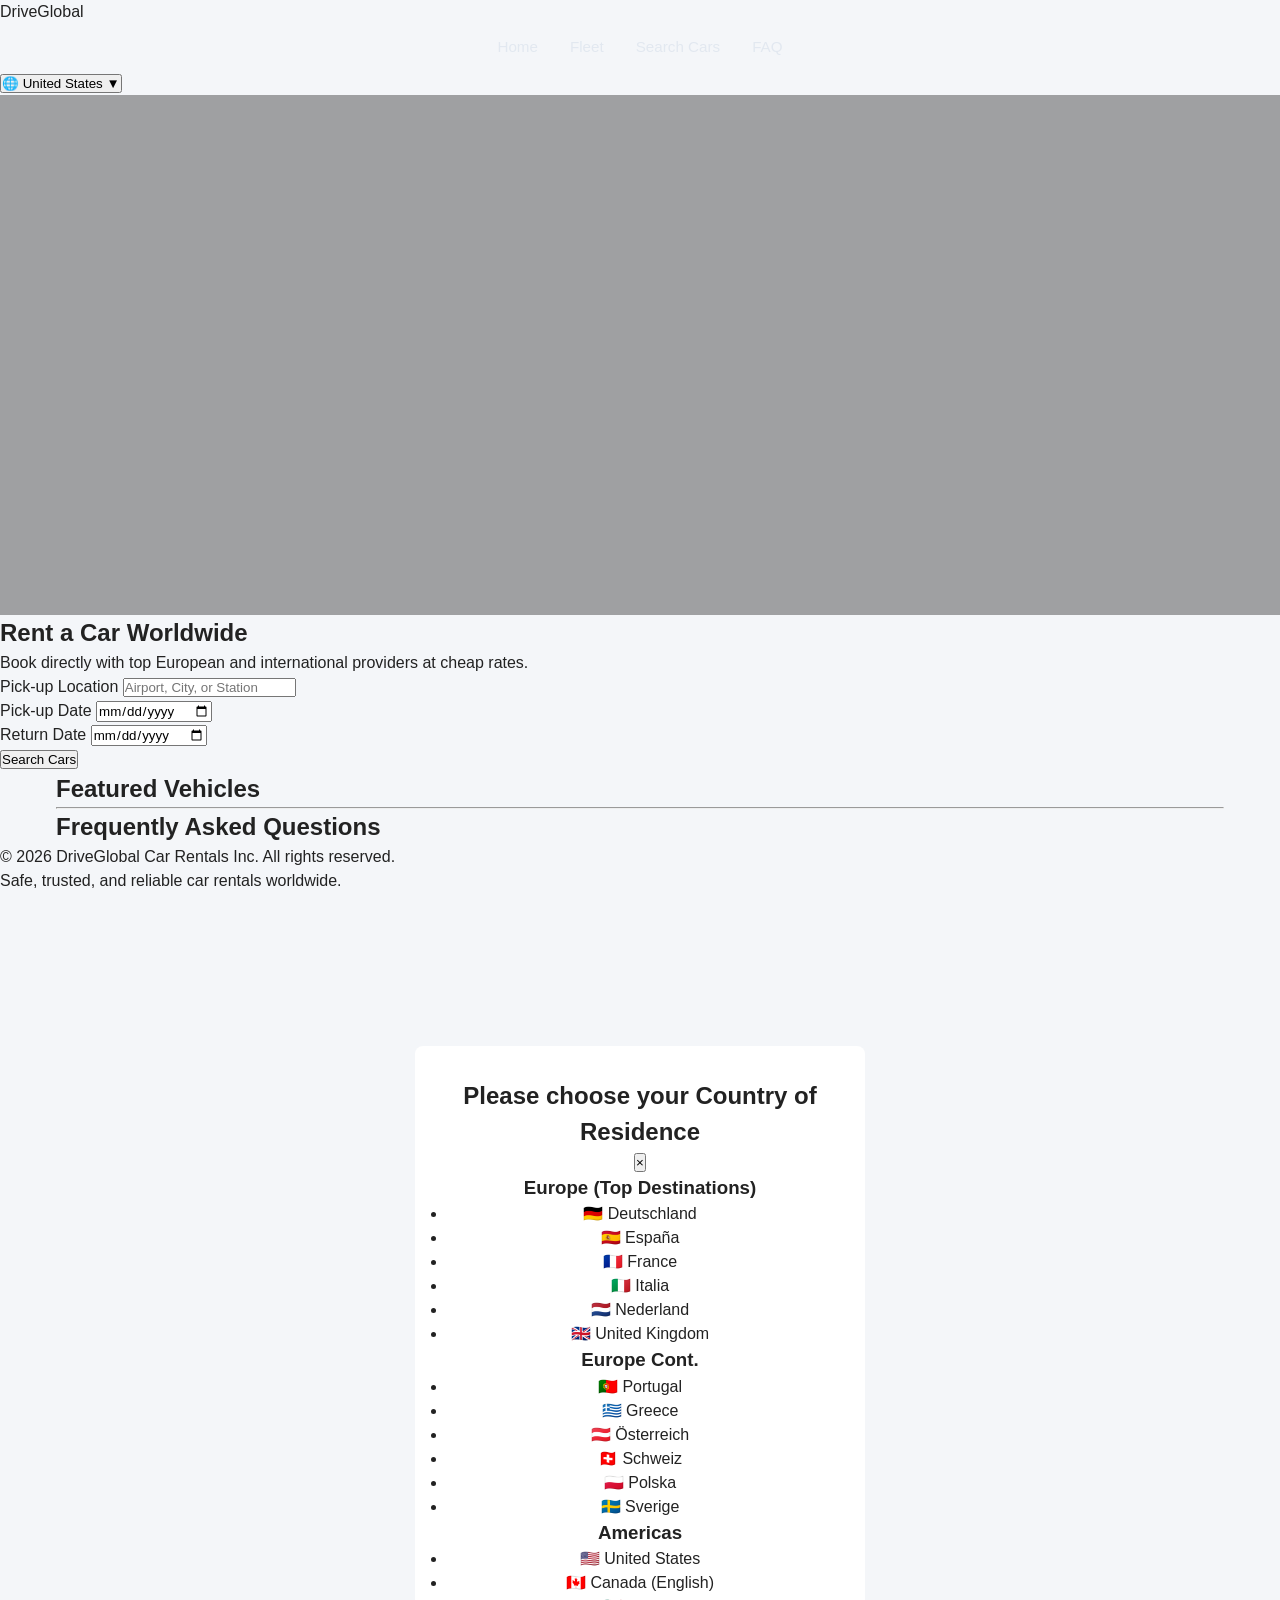
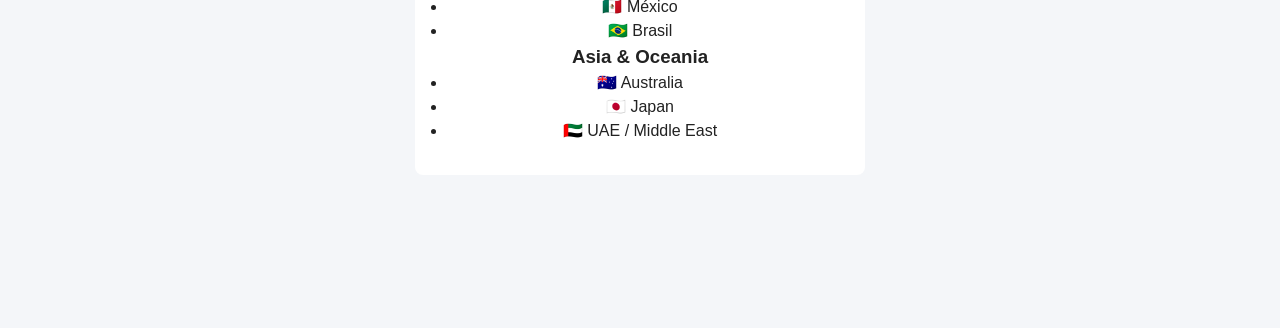
==== index.html @ 50e79413 "Update HTML structure and branding from EuropeXauto to DriveGlobal" ====
<!DOCTYPE html>
<html lang="en">
<head>
  <meta charset="UTF-8" />
  <meta name="viewport" content="width=device-width, initial-scale=1.0"/>
  <title>DriveGlobal | Worldwide Car Rentals</title>
  <link rel="stylesheet" href="style.css" />
</head>
<body>

  <!-- Top Navigation -->
  <header class="navbar">
    <div class="logo">Drive<span>Global</span></div>
    
    <nav class="nav-links">
      <a href="#home" id="navHome">Home</a>
      <a href="#fleet" id="navFleet">Fleet</a>
      <a href="#booking" id="navBooking">Search Cars</a>
      <a href="#faq" id="navFaq">FAQ</a>
    </nav>

    <!-- Custom Country / Language Selector Button -->
    <button class="country-selector-btn" id="countrySelectorBtn">
      <span id="currentFlag">🌐</span>
      <span id="currentCountry">United States</span>
      <span class="arrow">▼</span>
    </button>
  </header>

  <!-- Hero Section with 10-Second Background Slideshow -->
  <section class="hero" id="heroBanner">
    <div class="hero-overlay"></div>
    <div class="hero-content">
      <h1 id="heroTitle">Rent a Car Worldwide</h1>
      <p id="heroSubtitle">Book directly with top European and international providers at cheap rates.</p>

      <!-- Booking Search Widget -->
      <div class="search-widget">
        <div class="input-group">
          <label id="lblPickup">Pick-up Location</label>
          <input type="text" id="inputPickup" placeholder="Airport, City, or Station" />
        </div>
        <div class="input-group">
          <label id="lblPickupDate">Pick-up Date</label>
          <input type="date" />
        </div>
        <div class="input-group">
          <label id="lblReturnDate">Return Date</label>
          <input type="date" />
        </div>
        <button class="btn-search" id="btnSearch">Search Cars</button>
      </div>
    </div>
  </section>

  <!-- Main Container -->
  <main class="container">

    <!-- Car Fleet Section -->
    <section class="section" id="fleet">
      <h2 class="section-title" id="fleetHeading">Featured Vehicles</h2>
      <div class="car-grid" id="carGrid">
        <!-- Dynamic Cars Injected Here by JS -->
      </div>
    </section>

    <hr class="divider" />

    <!-- Dynamic FAQ Section -->
    <section class="section" id="faq">
      <h2 class="section-title" id="faqHeading">Frequently Asked Questions</h2>
      <div id="faqContainer" class="faq-container">
        <!-- Dynamic FAQs Injected Here by JS -->
      </div>
    </section>

  </main>

  <!-- Footer Section -->
  <footer>
    <div class="footer-content">
      <p>&copy; 2026 DriveGlobal Car Rentals Inc. All rights reserved.</p>
      <p id="footerTagline">Safe, trusted, and reliable car rentals worldwide.</p>
    </div>
  </footer>

  <!-- Mega-Menu Modal Dropdown (Matching Screenshot Style) -->
  <div class="modal-overlay" id="countryModal">
    <div class="modal-content">
      <div class="modal-header">
        <h2 id="modalTitle">Please choose your Country of Residence</h2>
        <button class="close-btn" id="closeModal">&times;</button>
      </div>

      <div class="region-grid">
        <!-- Europe Column 1 -->
        <div class="region-column">
          <h3>Europe (Top Destinations)</h3>
          <ul class="country-list">
            <li onclick="selectLocale('de')">🇩🇪 Deutschland</li>
            <li onclick="selectLocale('es')">🇪🇸 España</li>
            <li onclick="selectLocale('fr')">🇫🇷 France</li>
            <li onclick="selectLocale('it')">🇮🇹 Italia</li>
            <li onclick="selectLocale('nl')">🇳🇱 Nederland</li>
            <li onclick="selectLocale('uk')">🇬🇧 United Kingdom</li>
          </ul>
        </div>

        <!-- Europe Column 2 -->
        <div class="region-column">
          <h3>Europe Cont.</h3>
          <ul class="country-list">
            <li onclick="selectLocale('pt')">🇵🇹 Portugal</li>
            <li onclick="selectLocale('gr')">🇬🇷 Greece</li>
            <li onclick="selectLocale('at')">🇦🇹 Österreich</li>
            <li onclick="selectLocale('ch')">🇨🇭 Schweiz</li>
            <li onclick="selectLocale('pl')">🇵🇱 Polska</li>
            <li onclick="selectLocale('se')">🇸🇪 Sverige</li>
          </ul>
        </div>

        <!-- Americas Column -->
        <div class="region-column">
          <h3>Americas</h3>
          <ul class="country-list">
            <li onclick="selectLocale('us')">🇺🇸 United States</li>
            <li onclick="selectLocale('ca')">🇨🇦 Canada (English)</li>
            <li onclick="selectLocale('mx')">🇲🇽 México</li>
            <li onclick="selectLocale('br')">🇧🇷 Brasil</li>
          </ul>
        </div>

        <!-- Asia & Oceania Column -->
        <div class="region-column">
          <h3>Asia & Oceania</h3>
          <ul class="country-list">
            <li onclick="selectLocale('au')">🇦🇺 Australia</li>
            <li onclick="selectLocale('jp')">🇯🇵 Japan</li>
            <li onclick="selectLocale('ae')">🇦🇪 UAE / Middle East</li>
          </ul>
        </div>
      </div>
    </div>
  </div>

  <script src="script.js"></script>
</body>
</html>
---- style.css ----
* {
  box-sizing: border-box;
  margin: 0;
  padding: 0;
  font-family: 'Segoe UI', Arial, sans-serif;
}

body {
  background-color: #f4f6f9;
  color: #222;
  line-height: 1.5;
}

.container {
  max-width: 1200px;
  margin: 0 auto;
  padding: 0 1rem;
}

/* Page Loader */
.page-loader {
  position: fixed;
  inset: 0;
  background: rgba(13, 35, 58, 0.95);
  z-index: 9999;
  display: flex;
  flex-direction: column;
  justify-content: center;
  align-items: center;
  color: #fff;
}

.loader-spinner {
  width: 50px;
  height: 50px;
  border: 5px solid #3b82f6;
  border-top-color: transparent;
  border-radius: 50%;
  animation: spin 1s linear infinite;
  margin-bottom: 1rem;
}

/* Header & Nav */
.main-header {
  background-color: #ffffff;
  border-bottom: 1px solid #e5e7eb;
}

.header-container {
  max-width: 1200px;
  margin: 0 auto;
  padding: 1rem;
  display: flex;
  justify-content: space-between;
  align-items: center;
}

.brand-logo a {
  text-decoration: none;
  font-size: 1.8rem;
  font-weight: bold;
}

.logo-red { color: #d97706; }
.logo-black { color: #0d233a; }
.brand-sub { font-size: 0.9rem; color: #6b7280; font-weight: normal; }

.header-right {
  display: flex;
  align-items: center;
  gap: 1.5rem;
}

.country-dropdown {
  padding: 0.4rem 0.8rem;
  border-radius: 4px;
  border: 1px solid #ccc;
  font-size: 0.9rem;
  cursor: pointer;
}

.header-phone-box {
  background-color: #f8fafc;
  padding: 0.5rem 1rem;
  border: 1px solid #cbd5e1;
  border-radius: 4px;
}

.phone-label {
  font-size: 0.8rem;
  color: #475569;
  display: block;
}

.phone-number-no-call {
  font-weight: bold;
  color: #0d233a;
  pointer-events: none; /* Non callable */
  user-select: text;
}

.nav-bar {
  background-color: #0d233a;
}

.nav-links {
  list-style: none;
  display: flex;
  justify-content: center;
  gap: 2rem;
  padding: 0.75rem 0;
}

.nav-links a {
  color: #e2e8f0;
  text-decoration: none;
  font-size: 0.95rem;
  font-weight: 500;
}

.nav-links a:hover,
.nav-links a.active {
  color: #f59e0b;
}

/* Hero & Search Engine */
.hero-slideshow-section {
  position: relative;
  min-height: 520px;
  background-size: cover;
  background-position: center;
  transition: background-image 1s ease-in-out;
}

.hero-overlay {
  background: rgba(0, 0, 0, 0.35);
  min-height: 520px;
  padding: 2.5rem 1rem;
  display: flex;
  flex-direction: column;
  align-items: center;
}

.hero-title {
  color: #ffffff;
  font-size: 2rem;
  text-align: center;
  margin-bottom: 2rem;
  text-shadow: 1px 1px 4px rgba(0,0,0,0.7);
}

.search-engine-box {
  background-color: #0d233a;
  color: #ffffff;
  padding: 1.5rem;
  border-radius: 6px;
  width: 100%;
  max-width: 950px;
  box-shadow: 0 8px 20px rgba(0,0,0,0.3);
}

.search-engine-box h3 {
  font-size: 1.1rem;
  margin-bottom: 1rem;
  letter-spacing: 0.5px;
}

.search-form-grid {
  display: flex;
  flex-direction: column;
  gap: 1rem;
}

.form-field {
  display: flex;
  flex-direction: column;
  flex: 1;
}

.form-field label {
  font-size: 0.75rem;
  font-weight: bold;
  margin-bottom: 0.3rem;
  color: #cbd5e1;
}

.form-field input {
  padding: 0.65rem;
  border-radius: 4px;
  border: 1px solid #475569;
  font-size: 0.9rem;
}

.form-field-group {
  display: flex;
  gap: 1rem;
}

.autocomplete-container {
  position: relative;
}

.suggestions-list {
  position: absolute;
  top: 100%;
  left: 0;
  right: 0;
  background: #ffffff;
  color: #333;
  list-style: none;
  max-height: 180px;
  overflow-y: auto;
  z-index: 100;
  border-radius: 0 0 4px 4px;
}

.suggestions-list li {
  padding: 0.5rem 1rem;
  cursor: pointer;
  display: flex;
  justify-content: space-between;
}

.suggestions-list li:hover {
  background-color: #f1f5f9;
}

.badge {
  font-size: 0.75rem;
  background: #e2e8f0;
  padding: 0.2rem 0.5rem;
  border-radius: 10px;
}

.form-bottom-row {
  display: flex;
  justify-content: space-between;
  align-items: center;
  margin-top: 0.5rem;
}

.checkbox-label {
  font-size: 0.85rem;
  color: #e2e8f0;
}

.btn-find-car {
  background-color: #f59e0b;
  color: #0d233a;
  border: none;
  padding: 0.75rem 2rem;
  font-weight: bold;
  font-size: 1rem;
  border-radius: 4px;
  cursor: pointer;
}

.btn-find-car:hover {
  background-color: #d97706;
  color: #fff;
}

/* Partner Logos */
.partners-section {
  background-color: #ffffff;
  padding: 1.5rem 0;
  border-bottom: 1px solid #e5e7eb;
  text-align: center;
}

.partners-title {
  font-size: 0.85rem;
  font-weight: bold;
  color: #64748b;
  margin-bottom: 1rem;
}

.partner-logos-grid {
  display: flex;
  justify-content: center;
  align-items: center;
  flex-wrap: wrap;
  gap: 2rem;
}

.partner-logo {
  height: 28px;
  cursor: pointer;
  filter: grayscale(100%);
  opacity: 0.8;
  transition: all 0.2s;
}

.partner-logo:hover {
  filter: grayscale(0%);
  opacity: 1;
}

/* Reviews */
.reviews-section {
  padding: 2rem 0;
}

.reviews-grid {
  display: grid;
  grid-template-columns: repeat(auto-fit, minmax(240px, 1fr));
  gap: 1rem;
}

.review-card {
  background: #ffffff;
  padding: 1.2rem;
  border-radius: 6px;
  box-shadow: 0 2px 6px rgba(0,0,0,0.05);
}

.stars { color: #f59e0b; margin-bottom: 0.5rem; }
.review-text { font-size: 0.9rem; font-style: italic; color: #475569; }
.review-author { font-size: 0.8rem; font-weight: bold; margin-top: 0.5rem; color: #0d233a; }

/* Dynamic City Info Section */
.city-info-section {
  background: #ffffff;
  padding: 3rem 0;
}

.city-content-wrapper {
  display: flex;
  gap: 2rem;
  margin-bottom: 2rem;
}

.city-text-box { flex: 2; }
.city-text-box h2 { color: #0d233a; font-size: 1.6rem; margin-bottom: 1rem; }
.city-text-box p { color: #334155; margin-bottom: 0.8rem; text-align: justify; }

.city-image-box { flex: 1; }
.city-image-box img { width: 100%; border-radius: 6px; height: 260px; object-fit: cover; }

.pickup-guide-box {
  background-color: #f8fafc;
  padding: 1.5rem;
  border-radius: 6px;
  border-left: 4px solid #f59e0b;
}

.pickup-guide-box h3 { color: #0d233a; margin-bottom: 0.5rem; }
.pickup-guide-box h4 { color: #1e293b; margin-top: 1rem; margin-bottom: 0.3rem; }

/* Accordion FAQ */
.faq-section { padding: 3rem 0; }
.section-heading { text-align: center; color: #0d233a; margin-bottom: 2rem; font-size: 1.6rem; }

.accordion-container { max-width: 900px; margin: 0 auto; }
.accordion-item { background: #ffffff; margin-bottom: 0.5rem; border-radius: 4px; border: 1px solid #e2e8f0; }

.accordion-header {
  width: 100%;
  padding: 1rem;
  background: none;
  border: none;
  text-align: left;
  font-size: 1rem;
  font-weight: bold;
  color: #0d233a;
  cursor: pointer;
  display: flex;
  gap: 0.8rem;
  align-items: center;
}

.faq-icon {
  display: inline-block;
  width: 22px;
  height: 22px;
  background-color: #f59e0b;
  color: #fff;
  text-align: center;
  border-radius: 50%;
  line-height: 22px;
  font-weight: bold;
}

.accordion-content {
  max-height: 0;
  overflow: hidden;
  padding: 0 1rem;
  transition: max-height 0.3s ease, padding 0.3s ease;
  color: #475569;
  font-size: 0.95rem;
}

.accordion-item.active .accordion-content {
  max-height: 500px;
  padding: 1rem;
  border-top: 1px solid #f1f5f9;
}

/* Links & Footer */
.links-section { padding: 2rem 0; font-size: 0.9rem; }
.links-section h4 { color: #0d233a; margin-top: 1rem; margin-bottom: 0.3rem; }
.destinations-inline a, .breadcrumbs a { color: #2563eb; text-decoration: none; }

.newsletter-bar { background: #1e293b; color: #fff; padding: 1.5rem 0; }
.newsletter-content { display: flex; justify-content: space-between; align-items: center; }
.newsletter-form { display: flex; gap: 0.5rem; }
.newsletter-form input { padding: 0.5rem; border-radius: 4px; border: none; }
.newsletter-form button { background: #f59e0b; border: none; padding: 0.5rem 1rem; cursor: pointer; border-radius: 4px; font-weight: bold; }

.site-footer { background: #0d233a; color: #94a3b8; padding: 3rem 0 1rem; font-size: 0.85rem; }
.footer-grid { display: grid; grid-template-columns: repeat(auto-fit, minmax(180px, 1fr)); gap: 2rem; margin-bottom: 2rem; }
.footer-col h5 { color: #fff; margin-bottom: 1rem; font-size: 0.95rem; }
.footer-col ul { list-style: none; }
.footer-col li { margin-bottom: 0.5rem; }
.footer-col a { color: #94a3b8; text-decoration: none; }
.footer-bottom { text-align: center; border-top: 1px solid #1e293b; padding-top: 1rem; }

/* Modal */
.modal { display: none; position: fixed; inset: 0; background: rgba(0,0,0,0.6); z-index: 2000; }
.modal-content { background: #fff; max-width: 450px; margin: 12% auto; padding: 2rem; border-radius: 8px; position: relative; text-align: center; }
.close-modal { position: absolute; top: 10px; right: 15px; font-size: 1.8rem; cursor: pointer; color: #94a3b8; }
.spinner { width: 40px; height: 40px; border: 4px solid #f3f3f3; border-top-color: #f59e0b; border-radius: 50%; animation: spin 1s linear infinite; margin: 2rem auto; }
.phone-display-card { background: #f8fafc; border: 2px dashed #f59e0b; padding: 1rem; margin: 1rem 0; border-radius: 6px; }
.callable-phone-number { display: block; font-size: 1.4rem; font-weight: bold; color: #0d233a; text-decoration: none; margin-top: 0.4rem; }

@keyframes spin { 0% { transform: rotate(0deg); } 100% { transform: rotate(360deg); } }

/* Mobile & Tablet Responsive Media Queries */
@media (max-width: 900px) {
  .header-container { flex-direction: column; gap: 1rem; }
  .city-content-wrapper { flex-direction: column; }
  .form-field-group { flex-direction: column; gap: 1rem; }
  .form-bottom-row { flex-direction: column; gap: 1rem; align-items: stretch; }
  .newsletter-content { flex-direction: column; gap: 1rem; text-align: center; }
}

@media (max-width: 600px) {
  .nav-links { flex-wrap: wrap; gap: 1rem; }
  .hero-title { font-size: 1.4rem; }
  .partner-logo { height: 22px; }
}
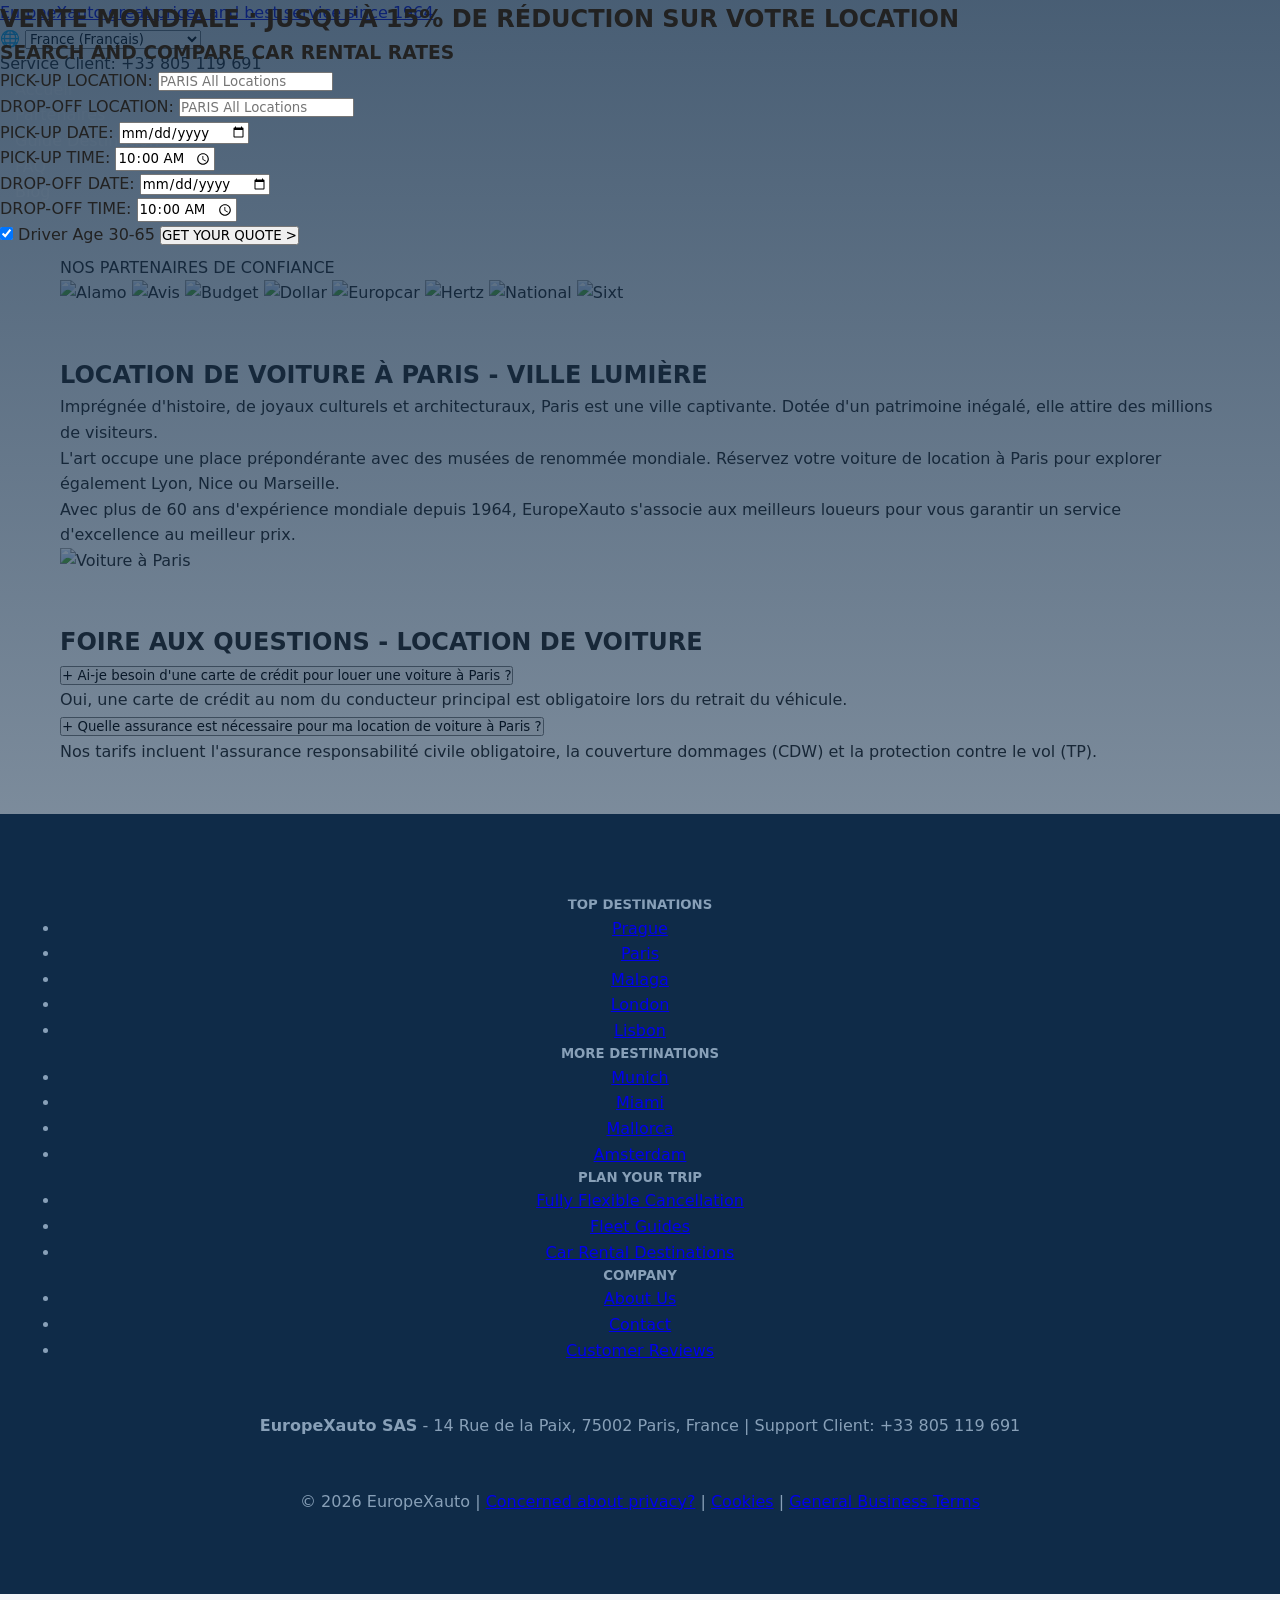
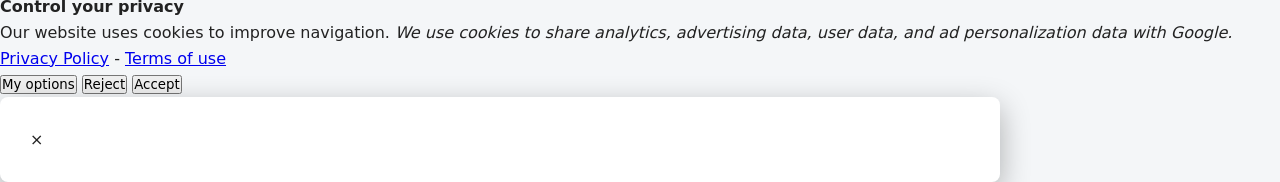
==== commit 3d81eaac: "Revamp index.html for EuropeXauto branding Updated the website to reflect the new branding and conte" ====
--- a/index.html
+++ b/index.html
@@ -1,143 +1,277 @@
 <!DOCTYPE html>
-<html lang="en">
+<html lang="fr">
 <head>
-  <meta charset="UTF-8" />
-  <meta name="viewport" content="width=device-width, initial-scale=1.0"/>
-  <title>DriveGlobal | Worldwide Car Rentals</title>
-  <link rel="stylesheet" href="style.css" />
+  <meta charset="UTF-8">
+  <meta name="viewport" content="width=device-width, initial-scale=1.0">
+  <title>EuropeXauto - Location de Voiture en France et en Europe</title>
+  <meta name="keywords" content="location voiture france, louer une voiture france, service client location voiture, auto europe téléphone">
+  <meta name="description" content="Réservez votre voiture de location avec EuropeXauto en France et dans toute l'Europe.">
+  <link rel="stylesheet" href="style.css">
 </head>
 <body>
 
-  <!-- Top Navigation -->
-  <header class="navbar">
-    <div class="logo">Drive<span>Global</span></div>
-    
-    <nav class="nav-links">
-      <a href="#home" id="navHome">Home</a>
-      <a href="#fleet" id="navFleet">Fleet</a>
-      <a href="#booking" id="navBooking">Search Cars</a>
-      <a href="#faq" id="navFaq">FAQ</a>
+  <!-- Loading Overlay for Page Transition -->
+  <div id="country-loader" class="page-loader" style="display: none;">
+    <div class="loader-spinner"></div>
+    <p id="loader-text">Chargement des données...</p>
+  </div>
+
+  <!-- Header Section -->
+  <header class="main-header">
+    <div class="header-container">
+      <div class="brand-logo">
+        <a href="index.html" class="logo-link">
+          <span class="brand-title">EuropeXauto</span>
+          <span class="brand-subtext">great prices and best service since 1964</span>
+        </a>
+      </div>
+
+      <div class="header-right">
+        <!-- Country Selector -->
+        <div class="country-selector-wrapper">
+          <label for="country-select">🌐</label>
+          <select id="country-select" class="country-dropdown">
+            <option value="FR" selected> France (Français)</option>
+            <option value="DE"> Deutschland (Deutsch)</option>
+            <option value="ES"> España (Español)</option>
+            <option value="IT"> Italia (Italiano)</option>
+          </select>
+        </div>
+
+        <!-- Non-callable Header Phone -->
+        <div class="header-phone-box">
+          <span class="phone-label" id="txt-support-label">Service Client:</span>
+          <span class="phone-number-no-call">+33 805 119 691</span>
+        </div>
+      </div>
+    </div>
+
+    <!-- Navigation Menu -->
+    <nav class="nav-bar">
+      <ul class="nav-links">
+        <li><a href="index.html" class="active" id="nav-home">Accueil</a></li>
+        <li><a href="#partners" id="nav-partners">Partenaires</a></li>
+        <li><a href="#city-info" id="nav-guide">Guide Destination</a></li>
+        <li><a href="#faq-section" id="nav-faq">FAQ</a></li>
+        <li><a href="blog.html" id="nav-blog">Blog</a></li>
+      </ul>
     </nav>
-
-    <!-- Custom Country / Language Selector Button -->
-    <button class="country-selector-btn" id="countrySelectorBtn">
-      <span id="currentFlag">🌐</span>
-      <span id="currentCountry">United States</span>
-      <span class="arrow">▼</span>
-    </button>
   </header>
 
-  <!-- Hero Section with 10-Second Background Slideshow -->
-  <section class="hero" id="heroBanner">
-    <div class="hero-overlay"></div>
-    <div class="hero-content">
-      <h1 id="heroTitle">Rent a Car Worldwide</h1>
-      <p id="heroSubtitle">Book directly with top European and international providers at cheap rates.</p>
-
-      <!-- Booking Search Widget -->
-      <div class="search-widget">
-        <div class="input-group">
-          <label id="lblPickup">Pick-up Location</label>
-          <input type="text" id="inputPickup" placeholder="Airport, City, or Station" />
-        </div>
-        <div class="input-group">
-          <label id="lblPickupDate">Pick-up Date</label>
-          <input type="date" />
-        </div>
-        <div class="input-group">
-          <label id="lblReturnDate">Return Date</label>
-          <input type="date" />
-        </div>
-        <button class="btn-search" id="btnSearch">Search Cars</button>
-      </div>
-    </div>
-  </section>
-
-  <!-- Main Container -->
-  <main class="container">
-
-    <!-- Car Fleet Section -->
-    <section class="section" id="fleet">
-      <h2 class="section-title" id="fleetHeading">Featured Vehicles</h2>
-      <div class="car-grid" id="carGrid">
-        <!-- Dynamic Cars Injected Here by JS -->
-      </div>
-    </section>
-
-    <hr class="divider" />
-
-    <!-- Dynamic FAQ Section -->
-    <section class="section" id="faq">
-      <h2 class="section-title" id="faqHeading">Frequently Asked Questions</h2>
-      <div id="faqContainer" class="faq-container">
-        <!-- Dynamic FAQs Injected Here by JS -->
-      </div>
-    </section>
-
-  </main>
-
-  <!-- Footer Section -->
-  <footer>
-    <div class="footer-content">
-      <p>&copy; 2026 DriveGlobal Car Rentals Inc. All rights reserved.</p>
-      <p id="footerTagline">Safe, trusted, and reliable car rentals worldwide.</p>
+  <!-- Hero Section with Background Slideshow -->
+  <section class="hero-slideshow-section" id="hero-slider">
+    <div class="hero-overlay">
+      <h1 id="hero-title" class="hero-title">VENTE MONDIALE : JUSQU'À 15% DE RÉDUCTION SUR VOTRE LOCATION</h1>
+      
+      <!-- Compact Search Engine Box -->
+      <div class="search-engine-box">
+        <h3 id="search-box-heading">SEARCH AND COMPARE CAR RENTAL RATES</h3>
+        
+        <form id="rental-search-form" class="compact-search-form">
+          <div class="form-row-top">
+            <div class="form-field autocomplete-container">
+              <label id="lbl-pickup-loc">PICK-UP LOCATION:</label>
+              <input type="text" id="pickup-location" placeholder="PARIS All Locations" required autocomplete="off">
+              <ul id="suggestions-list" class="suggestions-list"></ul>
+            </div>
+
+            <div class="form-field">
+              <label id="lbl-dropoff-loc">DROP-OFF LOCATION:</label>
+              <input type="text" id="dropoff-location" placeholder="PARIS All Locations" autocomplete="off">
+            </div>
+          </div>
+
+          <div class="form-row-middle">
+            <div class="form-field-group">
+              <div class="form-field">
+                <label id="lbl-pickup-date">PICK-UP DATE:</label>
+                <input type="date" id="pickup-date" required>
+              </div>
+              <div class="form-field">
+                <label id="lbl-pickup-time">PICK-UP TIME:</label>
+                <input type="time" id="pickup-time" value="10:00">
+              </div>
+            </div>
+
+            <div class="form-field-group">
+              <div class="form-field">
+                <label id="lbl-drop-date">DROP-OFF DATE:</label>
+                <input type="date" id="return-date" required>
+              </div>
+              <div class="form-field">
+                <label id="lbl-drop-time">DROP-OFF TIME:</label>
+                <input type="time" id="return-time" value="10:00">
+              </div>
+            </div>
+          </div>
+
+          <div class="form-row-bottom">
+            <label class="checkbox-label">
+              <input type="checkbox" id="driver-age" checked> <span id="txt-driver-age">Driver Age 30-65</span>
+            </label>
+            <button type="submit" id="btn-submit-search" class="btn-find-car">GET YOUR QUOTE &gt;</button>
+          </div>
+        </form>
+      </div>
+    </div>
+  </section>
+
+  <!-- Partner Companies Bar -->
+  <section id="partners" class="partners-section">
+    <div class="container">
+      <p class="partners-title" id="txt-partners-title">NOS PARTENAIRES DE CONFIANCE</p>
+      <div class="partner-logos-grid">
+        <img src="https://upload.wikimedia.org/wikipedia/commons/2/23/Alamo_Rent_A_Car_logo.svg" alt="Alamo" class="partner-logo">
+        <img src="https://upload.wikimedia.org/wikipedia/commons/2/2b/Avis_logo.svg" alt="Avis" class="partner-logo">
+        <img src="https://upload.wikimedia.org/wikipedia/commons/a/ae/Budget_Rent_a_Car_logo.svg" alt="Budget" class="partner-logo">
+        <img src="https://upload.wikimedia.org/wikipedia/commons/7/74/Dollar_Rent_A_Car_logo.svg" alt="Dollar" class="partner-logo">
+        <img src="https://upload.wikimedia.org/wikipedia/commons/e/eb/Europcar_logo.svg" alt="Europcar" class="partner-logo">
+        <img src="https://upload.wikimedia.org/wikipedia/commons/0/0a/Hertz_Car_Rental_logo.svg" alt="Hertz" class="partner-logo">
+        <img src="https://upload.wikimedia.org/wikipedia/commons/f/f6/National_Car_Rental_logo.svg" alt="National" class="partner-logo">
+        <img src="https://upload.wikimedia.org/wikipedia/commons/f/f0/Sixt_logo.svg" alt="Sixt" class="partner-logo">
+      </div>
+    </div>
+  </section>
+
+  <!-- Customer Reviews Section -->
+  <section class="reviews-section">
+    <div class="container">
+      <div id="reviews-grid" class="reviews-grid">
+        <!-- Reviews generated dynamically via script.js -->
+      </div>
+    </div>
+  </section>
+
+  <!-- Dynamic Destination Guide Section -->
+  <section id="city-info" class="city-info-section">
+    <div class="container">
+      <div class="city-content-wrapper">
+        <div class="city-text-box">
+          <h2 id="city-main-title">LOCATION DE VOITURE À PARIS - VILLE LUMIÈRE</h2>
+          <p id="city-p1">Imprégnée d'histoire, de joyaux culturels et architecturaux, Paris est une ville captivante. Dotée d'un patrimoine inégalé, elle attire des millions de visiteurs.</p>
+          <p id="city-p2">L'art occupe une place prépondérante avec des musées de renommée mondiale. Réservez votre voiture de location à Paris pour explorer également Lyon, Nice ou Marseille.</p>
+          <p id="city-p3">Avec plus de 60 ans d'expérience mondiale depuis 1964, EuropeXauto s'associe aux meilleurs loueurs pour vous garantir un service d'excellence au meilleur prix.</p>
+        </div>
+        <div class="city-image-box">
+          <img src="https://images.unsplash.com/photo-1502602898657-3e91760cbb34?auto=format&fit=crop&w=600&q=80" id="city-side-img" alt="Voiture à Paris">
+        </div>
+      </div>
+    </div>
+  </section>
+
+  <!-- Interactive Accordion FAQ Section -->
+  <section id="faq-section" class="faq-section">
+    <div class="container">
+      <h2 id="faq-main-title" class="section-heading">FOIRE AUX QUESTIONS - LOCATION DE VOITURE</h2>
+      
+      <div class="accordion-container">
+        <div class="accordion-item">
+          <button class="accordion-header">
+            <span class="faq-icon">+</span>
+            <span class="faq-q-text">Ai-je besoin d'une carte de crédit pour louer une voiture à Paris ?</span>
+          </button>
+          <div class="accordion-content">
+            <p>Oui, une carte de crédit au nom du conducteur principal est obligatoire lors du retrait du véhicule.</p>
+          </div>
+        </div>
+
+        <div class="accordion-item">
+          <button class="accordion-header">
+            <span class="faq-icon">+</span>
+            <span class="faq-q-text">Quelle assurance est nécessaire pour ma location de voiture à Paris ?</span>
+          </button>
+          <div class="accordion-content">
+            <p>Nos tarifs incluent l'assurance responsabilité civile obligatoire, la couverture dommages (CDW) et la protection contre le vol (TP).</p>
+          </div>
+        </div>
+      </div>
+    </div>
+  </section>
+
+  <!-- Comprehensive Footer -->
+  <footer class="site-footer">
+    <div class="container footer-grid">
+      <div class="footer-col">
+        <h5>TOP DESTINATIONS</h5>
+        <ul>
+          <li><a href="#">Prague</a></li>
+          <li><a href="#">Paris</a></li>
+          <li><a href="#">Malaga</a></li>
+          <li><a href="#">London</a></li>
+          <li><a href="#">Lisbon</a></li>
+        </ul>
+      </div>
+
+      <div class="footer-col">
+        <h5>MORE DESTINATIONS</h5>
+        <ul>
+          <li><a href="#">Munich</a></li>
+          <li><a href="#">Miami</a></li>
+          <li><a href="#">Mallorca</a></li>
+          <li><a href="#">Amsterdam</a></li>
+        </ul>
+      </div>
+
+      <div class="footer-col">
+        <h5>PLAN YOUR TRIP</h5>
+        <ul>
+          <li><a href="#">Fully Flexible Cancellation</a></li>
+          <li><a href="#">Fleet Guides</a></li>
+          <li><a href="#">Car Rental Destinations</a></li>
+        </ul>
+      </div>
+
+      <div class="footer-col">
+        <h5>COMPANY</h5>
+        <ul>
+          <li><a href="#">About Us</a></li>
+          <li><a href="#">Contact</a></li>
+          <li><a href="#">Customer Reviews</a></li>
+        </ul>
+      </div>
+    </div>
+
+    <!-- Company Address and Legal Line -->
+    <div class="footer-address-bar">
+      <p><strong>EuropeXauto SAS</strong> - 14 Rue de la Paix, 75002 Paris, France | Support Client: +33 805 119 691</p>
+    </div>
+
+    <div class="footer-bottom">
+      <div class="container footer-bottom-flex">
+        <p>&copy; 2026 EuropeXauto | <a href="#">Concerned about privacy?</a> | <a href="#cookie-banner" onclick="showCookieBanner()">Cookies</a> | <a href="terms.html" onclick="loadTermsPage(event)">General Business Terms</a></p>
+      </div>
     </div>
   </footer>
 
-  <!-- Mega-Menu Modal Dropdown (Matching Screenshot Style) -->
-  <div class="modal-overlay" id="countryModal">
+  <!-- Cookies Consent Banner -->
+  <div id="cookie-banner" class="cookie-banner">
+    <div class="cookie-content">
+      <div class="cookie-text">
+        <h4>Control your privacy</h4>
+        <p>Our website uses cookies to improve navigation. <em>We use cookies to share analytics, advertising data, user data, and ad personalization data with Google.</em> <a href="#">Privacy Policy</a> - <a href="#">Terms of use</a></p>
+      </div>
+      <div class="cookie-actions">
+        <button class="cookie-link-btn" onclick="hideCookieBanner()">My options</button>
+        <button class="cookie-btn btn-reject" onclick="hideCookieBanner()">Reject</button>
+        <button class="cookie-btn btn-accept" onclick="hideCookieBanner()">Accept</button>
+      </div>
+    </div>
+  </div>
+
+  <!-- Phone Number Pop-up Modal -->
+  <div id="phone-modal" class="modal">
     <div class="modal-content">
-      <div class="modal-header">
-        <h2 id="modalTitle">Please choose your Country of Residence</h2>
-        <button class="close-btn" id="closeModal">&times;</button>
-      </div>
-
-      <div class="region-grid">
-        <!-- Europe Column 1 -->
-        <div class="region-column">
-          <h3>Europe (Top Destinations)</h3>
-          <ul class="country-list">
-            <li onclick="selectLocale('de')">🇩🇪 Deutschland</li>
-            <li onclick="selectLocale('es')">🇪🇸 España</li>
-            <li onclick="selectLocale('fr')">🇫🇷 France</li>
-            <li onclick="selectLocale('it')">🇮🇹 Italia</li>
-            <li onclick="selectLocale('nl')">🇳🇱 Nederland</li>
-            <li onclick="selectLocale('uk')">🇬🇧 United Kingdom</li>
-          </ul>
-        </div>
-
-        <!-- Europe Column 2 -->
-        <div class="region-column">
-          <h3>Europe Cont.</h3>
-          <ul class="country-list">
-            <li onclick="selectLocale('pt')">🇵🇹 Portugal</li>
-            <li onclick="selectLocale('gr')">🇬🇷 Greece</li>
-            <li onclick="selectLocale('at')">🇦🇹 Österreich</li>
-            <li onclick="selectLocale('ch')">🇨🇭 Schweiz</li>
-            <li onclick="selectLocale('pl')">🇵🇱 Polska</li>
-            <li onclick="selectLocale('se')">🇸🇪 Sverige</li>
-          </ul>
-        </div>
-
-        <!-- Americas Column -->
-        <div class="region-column">
-          <h3>Americas</h3>
-          <ul class="country-list">
-            <li onclick="selectLocale('us')">🇺🇸 United States</li>
-            <li onclick="selectLocale('ca')">🇨🇦 Canada (English)</li>
-            <li onclick="selectLocale('mx')">🇲🇽 México</li>
-            <li onclick="selectLocale('br')">🇧🇷 Brasil</li>
-          </ul>
-        </div>
-
-        <!-- Asia & Oceania Column -->
-        <div class="region-column">
-          <h3>Asia & Oceania</h3>
-          <ul class="country-list">
-            <li onclick="selectLocale('au')">🇦🇺 Australia</li>
-            <li onclick="selectLocale('jp')">🇯🇵 Japan</li>
-            <li onclick="selectLocale('ae')">🇦🇪 UAE / Middle East</li>
-          </ul>
+      <span class="close-modal">&times;</span>
+      <div class="modal-body">
+        <div id="modal-spinner" class="spinner"></div>
+        <div id="modal-phone-details" style="display: none;">
+          <h3>Assistance & Réservation Téléphonique</h3>
+          <p>Appelez gratuitement notre centre d'appel pour valider votre réservation immédiate :</p>
+          <div class="phone-display-card">
+            <span>Service Client Téléphonique :</span>
+            <a href="tel:+33805119691" class="callable-phone-number">+33 805 119 691</a>
+          </div>
+          <p class="small-text">Nos experts EuropeXauto sont disponibles 24/7 pour vous accompagner.</p>
         </div>
       </div>
     </div>
--- a/style.css
+++ b/style.css
@@ -1,441 +1,349 @@
+:root {
+  --primary: #f9ba13;
+  --primary-hover: #e0a50d;
+  --dark-blue: #0f2b48;
+  --light-blue: #0076ce;
+  --light-gray: #f4f6f8;
+  --card-bg: #ffffff;
+  --text-dark: #222222;
+  --text-muted: #666666;
+  --border-color: #dddddd;
+}
+
 * {
   box-sizing: border-box;
   margin: 0;
   padding: 0;
-  font-family: 'Segoe UI', Arial, sans-serif;
+  font-family: 'Segoe UI', system-ui, -apple-system, sans-serif;
 }
 
 body {
-  background-color: #f4f6f9;
-  color: #222;
-  line-height: 1.5;
-}
-
+  background-color: var(--light-gray);
+  color: var(--text-dark);
+  line-height: 1.6;
+}
+
+/* Header & Navbar */
+.navbar {
+  background-color: var(--dark-blue);
+  color: #ffffff;
+  padding: 15px 5%;
+  display: flex;
+  justify-content: space-between;
+  align-items: center;
+  position: sticky;
+  top: 0;
+  z-index: 100;
+  box-shadow: 0 2px 10px rgba(0, 0, 0, 0.2);
+}
+
+.logo {
+  font-size: 1.6rem;
+  font-weight: 800;
+  letter-spacing: 0.5px;
+}
+
+.logo span {
+  color: var(--primary);
+}
+
+.nav-links a {
+  color: #ffffff;
+  text-decoration: none;
+  margin: 0 15px;
+  font-weight: 500;
+  transition: color 0.2s;
+}
+
+.nav-links a:hover {
+  color: var(--primary);
+}
+
+.country-selector-btn {
+  background: transparent;
+  border: 1px solid rgba(255, 255, 255, 0.4);
+  color: #ffffff;
+  padding: 8px 16px;
+  border-radius: 4px;
+  cursor: pointer;
+  display: flex;
+  align-items: center;
+  gap: 8px;
+  font-weight: 600;
+  transition: all 0.2s ease;
+}
+
+.country-selector-btn:hover {
+  border-color: var(--primary);
+  color: var(--primary);
+}
+
+/* Hero & Background Slideshow */
+.hero {
+  position: relative;
+  height: 520px;
+  display: flex;
+  align-items: center;
+  justify-content: center;
+  text-align: center;
+  color: white;
+  transition: background-image 1s ease-in-out;
+  background-size: cover;
+  background-position: center;
+}
+
+.hero-overlay {
+  position: absolute;
+  top: 0; left: 0; right: 0; bottom: 0;
+  background: linear-gradient(180deg, rgba(15, 43, 72, 0.75) 0%, rgba(15, 43, 72, 0.5) 100%);
+}
+
+.hero-content {
+  position: relative;
+  z-index: 2;
+  max-width: 900px;
+  width: 90%;
+}
+
+.hero h1 {
+  font-size: 2.8rem;
+  margin-bottom: 10px;
+  font-weight: 700;
+}
+
+.hero p {
+  font-size: 1.2rem;
+  margin-bottom: 30px;
+  opacity: 0.9;
+}
+
+/* Search Widget */
+.search-widget {
+  background: white;
+  border-radius: 8px;
+  padding: 20px;
+  display: grid;
+  grid-template-columns: repeat(auto-fit, minmax(180px, 1fr));
+  gap: 15px;
+  align-items: end;
+  box-shadow: 0 8px 25px rgba(0, 0, 0, 0.2);
+  color: var(--text-dark);
+}
+
+.input-group {
+  display: flex;
+  flex-direction: column;
+  text-align: left;
+}
+
+.input-group label {
+  font-size: 0.85rem;
+  font-weight: 700;
+  margin-bottom: 6px;
+  color: var(--dark-blue);
+}
+
+.input-group input {
+  padding: 10px 12px;
+  border: 1px solid var(--border-color);
+  border-radius: 4px;
+  outline: none;
+}
+
+.btn-search {
+  background-color: var(--primary);
+  color: var(--dark-blue);
+  font-weight: 700;
+  border: none;
+  padding: 12px;
+  border-radius: 4px;
+  cursor: pointer;
+  transition: background 0.2s;
+}
+
+.btn-search:hover {
+  background-color: var(--primary-hover);
+}
+
+/* Content Container */
 .container {
   max-width: 1200px;
+  margin: 50px auto;
+  padding: 0 20px;
+}
+
+.section-title {
+  font-size: 2rem;
+  color: var(--dark-blue);
+  margin-bottom: 25px;
+  text-align: center;
+}
+
+.divider {
+  border: none;
+  height: 1px;
+  background: var(--border-color);
+  margin: 50px 0;
+}
+
+/* Car Fleet Grid */
+.car-grid {
+  display: grid;
+  grid-template-columns: repeat(auto-fit, minmax(280px, 1fr));
+  gap: 25px;
+}
+
+.car-card {
+  background: var(--card-bg);
+  border-radius: 8px;
+  overflow: hidden;
+  box-shadow: 0 4px 12px rgba(0, 0, 0, 0.08);
+  transition: transform 0.2s ease;
+}
+
+.car-card:hover {
+  transform: translateY(-5px);
+}
+
+.car-card img {
+  width: 100%;
+  height: 180px;
+  object-fit: cover;
+}
+
+.car-info {
+  padding: 20px;
+}
+
+.car-info h3 {
+  color: var(--dark-blue);
+  margin-bottom: 5px;
+}
+
+.car-info .price {
+  font-size: 1.25rem;
+  font-weight: 700;
+  color: var(--light-blue);
+  margin: 10px 0;
+}
+
+.btn-book {
+  width: 100%;
+  background: var(--dark-blue);
+  color: white;
+  border: none;
+  padding: 10px;
+  border-radius: 4px;
+  font-weight: 600;
+  cursor: pointer;
+}
+
+/* FAQ Styling */
+.faq-container {
+  max-width: 800px;
   margin: 0 auto;
-  padding: 0 1rem;
-}
-
-/* Page Loader */
-.page-loader {
+}
+
+.faq-item {
+  background: white;
+  border-radius: 6px;
+  padding: 20px;
+  margin-bottom: 15px;
+  border-left: 4px solid var(--primary);
+  box-shadow: 0 2px 8px rgba(0, 0, 0, 0.04);
+}
+
+.faq-item h3 {
+  color: var(--dark-blue);
+  margin-bottom: 8px;
+}
+
+/* Custom Mega-Menu Modal */
+.modal-overlay {
   position: fixed;
-  inset: 0;
-  background: rgba(13, 35, 58, 0.95);
-  z-index: 9999;
-  display: flex;
-  flex-direction: column;
+  top: 0; left: 0; right: 0; bottom: 0;
+  background: rgba(0, 0, 0, 0.7);
+  display: none;
   justify-content: center;
   align-items: center;
-  color: #fff;
-}
-
-.loader-spinner {
-  width: 50px;
-  height: 50px;
-  border: 5px solid #3b82f6;
-  border-top-color: transparent;
+  z-index: 1000;
+}
+
+.modal-overlay.active {
+  display: flex;
+}
+
+.modal-content {
+  background: white;
+  width: 90%;
+  max-width: 1000px;
+  max-height: 85vh;
+  overflow-y: auto;
+  border-radius: 8px;
+  padding: 30px;
+  position: relative;
+  box-shadow: 0 10px 30px rgba(0, 0, 0, 0.3);
+}
+
+.modal-header {
+  display: flex;
+  justify-content: space-between;
+  align-items: center;
+  margin-bottom: 25px;
+}
+
+.modal-header h2 {
+  color: var(--light-blue);
+  font-size: 1.4rem;
+}
+
+.close-btn {
+  background: var(--light-blue);
+  color: white;
+  border: none;
   border-radius: 50%;
-  animation: spin 1s linear infinite;
-  margin-bottom: 1rem;
-}
-
-/* Header & Nav */
-.main-header {
-  background-color: #ffffff;
-  border-bottom: 1px solid #e5e7eb;
-}
-
-.header-container {
-  max-width: 1200px;
-  margin: 0 auto;
-  padding: 1rem;
-  display: flex;
-  justify-content: space-between;
-  align-items: center;
-}
-
-.brand-logo a {
-  text-decoration: none;
-  font-size: 1.8rem;
+  width: 30px;
+  height: 30px;
+  cursor: pointer;
+  font-size: 1.1rem;
+}
+
+.region-grid {
+  display: grid;
+  grid-template-columns: repeat(auto-fit, minmax(200px, 1fr));
+  gap: 25px;
+}
+
+.region-column h3 {
+  font-size: 0.9rem;
+  text-transform: uppercase;
+  color: var(--text-dark);
+  margin-bottom: 12px;
+  border-bottom: 2px solid var(--border-color);
+  padding-bottom: 5px;
+}
+
+.country-list {
+  list-style: none;
+}
+
+.country-list li {
+  margin-bottom: 10px;
+  font-size: 0.95rem;
+  cursor: pointer;
+  transition: color 0.2s;
+}
+
+.country-list li:hover {
+  color: var(--light-blue);
   font-weight: bold;
 }
 
-.logo-red { color: #d97706; }
-.logo-black { color: #0d233a; }
-.brand-sub { font-size: 0.9rem; color: #6b7280; font-weight: normal; }
-
-.header-right {
-  display: flex;
-  align-items: center;
-  gap: 1.5rem;
-}
-
-.country-dropdown {
-  padding: 0.4rem 0.8rem;
-  border-radius: 4px;
-  border: 1px solid #ccc;
-  font-size: 0.9rem;
-  cursor: pointer;
-}
-
-.header-phone-box {
-  background-color: #f8fafc;
-  padding: 0.5rem 1rem;
-  border: 1px solid #cbd5e1;
-  border-radius: 4px;
-}
-
-.phone-label {
-  font-size: 0.8rem;
-  color: #475569;
-  display: block;
-}
-
-.phone-number-no-call {
-  font-weight: bold;
-  color: #0d233a;
-  pointer-events: none; /* Non callable */
-  user-select: text;
-}
-
-.nav-bar {
-  background-color: #0d233a;
-}
-
-.nav-links {
-  list-style: none;
-  display: flex;
-  justify-content: center;
-  gap: 2rem;
-  padding: 0.75rem 0;
-}
-
-.nav-links a {
-  color: #e2e8f0;
-  text-decoration: none;
-  font-size: 0.95rem;
-  font-weight: 500;
-}
-
-.nav-links a:hover,
-.nav-links a.active {
-  color: #f59e0b;
-}
-
-/* Hero & Search Engine */
-.hero-slideshow-section {
-  position: relative;
-  min-height: 520px;
-  background-size: cover;
-  background-position: center;
-  transition: background-image 1s ease-in-out;
-}
-
-.hero-overlay {
-  background: rgba(0, 0, 0, 0.35);
-  min-height: 520px;
-  padding: 2.5rem 1rem;
-  display: flex;
-  flex-direction: column;
-  align-items: center;
-}
-
-.hero-title {
-  color: #ffffff;
-  font-size: 2rem;
+/* Footer */
+footer {
+  background: var(--dark-blue);
+  color: #88a0b8;
   text-align: center;
-  margin-bottom: 2rem;
-  text-shadow: 1px 1px 4px rgba(0,0,0,0.7);
-}
-
-.search-engine-box {
-  background-color: #0d233a;
-  color: #ffffff;
-  padding: 1.5rem;
-  border-radius: 6px;
-  width: 100%;
-  max-width: 950px;
-  box-shadow: 0 8px 20px rgba(0,0,0,0.3);
-}
-
-.search-engine-box h3 {
-  font-size: 1.1rem;
-  margin-bottom: 1rem;
-  letter-spacing: 0.5px;
-}
-
-.search-form-grid {
-  display: flex;
-  flex-direction: column;
-  gap: 1rem;
-}
-
-.form-field {
-  display: flex;
-  flex-direction: column;
-  flex: 1;
-}
-
-.form-field label {
-  font-size: 0.75rem;
-  font-weight: bold;
-  margin-bottom: 0.3rem;
-  color: #cbd5e1;
-}
-
-.form-field input {
-  padding: 0.65rem;
-  border-radius: 4px;
-  border: 1px solid #475569;
-  font-size: 0.9rem;
-}
-
-.form-field-group {
-  display: flex;
-  gap: 1rem;
-}
-
-.autocomplete-container {
-  position: relative;
-}
-
-.suggestions-list {
-  position: absolute;
-  top: 100%;
-  left: 0;
-  right: 0;
-  background: #ffffff;
-  color: #333;
-  list-style: none;
-  max-height: 180px;
-  overflow-y: auto;
-  z-index: 100;
-  border-radius: 0 0 4px 4px;
-}
-
-.suggestions-list li {
-  padding: 0.5rem 1rem;
-  cursor: pointer;
-  display: flex;
-  justify-content: space-between;
-}
-
-.suggestions-list li:hover {
-  background-color: #f1f5f9;
-}
-
-.badge {
-  font-size: 0.75rem;
-  background: #e2e8f0;
-  padding: 0.2rem 0.5rem;
-  border-radius: 10px;
-}
-
-.form-bottom-row {
-  display: flex;
-  justify-content: space-between;
-  align-items: center;
-  margin-top: 0.5rem;
-}
-
-.checkbox-label {
-  font-size: 0.85rem;
-  color: #e2e8f0;
-}
-
-.btn-find-car {
-  background-color: #f59e0b;
-  color: #0d233a;
-  border: none;
-  padding: 0.75rem 2rem;
-  font-weight: bold;
-  font-size: 1rem;
-  border-radius: 4px;
-  cursor: pointer;
-}
-
-.btn-find-car:hover {
-  background-color: #d97706;
-  color: #fff;
-}
-
-/* Partner Logos */
-.partners-section {
-  background-color: #ffffff;
-  padding: 1.5rem 0;
-  border-bottom: 1px solid #e5e7eb;
-  text-align: center;
-}
-
-.partners-title {
-  font-size: 0.85rem;
-  font-weight: bold;
-  color: #64748b;
-  margin-bottom: 1rem;
-}
-
-.partner-logos-grid {
-  display: flex;
-  justify-content: center;
-  align-items: center;
-  flex-wrap: wrap;
-  gap: 2rem;
-}
-
-.partner-logo {
-  height: 28px;
-  cursor: pointer;
-  filter: grayscale(100%);
-  opacity: 0.8;
-  transition: all 0.2s;
-}
-
-.partner-logo:hover {
-  filter: grayscale(0%);
-  opacity: 1;
-}
-
-/* Reviews */
-.reviews-section {
-  padding: 2rem 0;
-}
-
-.reviews-grid {
-  display: grid;
-  grid-template-columns: repeat(auto-fit, minmax(240px, 1fr));
-  gap: 1rem;
-}
-
-.review-card {
-  background: #ffffff;
-  padding: 1.2rem;
-  border-radius: 6px;
-  box-shadow: 0 2px 6px rgba(0,0,0,0.05);
-}
-
-.stars { color: #f59e0b; margin-bottom: 0.5rem; }
-.review-text { font-size: 0.9rem; font-style: italic; color: #475569; }
-.review-author { font-size: 0.8rem; font-weight: bold; margin-top: 0.5rem; color: #0d233a; }
-
-/* Dynamic City Info Section */
-.city-info-section {
-  background: #ffffff;
-  padding: 3rem 0;
-}
-
-.city-content-wrapper {
-  display: flex;
-  gap: 2rem;
-  margin-bottom: 2rem;
-}
-
-.city-text-box { flex: 2; }
-.city-text-box h2 { color: #0d233a; font-size: 1.6rem; margin-bottom: 1rem; }
-.city-text-box p { color: #334155; margin-bottom: 0.8rem; text-align: justify; }
-
-.city-image-box { flex: 1; }
-.city-image-box img { width: 100%; border-radius: 6px; height: 260px; object-fit: cover; }
-
-.pickup-guide-box {
-  background-color: #f8fafc;
-  padding: 1.5rem;
-  border-radius: 6px;
-  border-left: 4px solid #f59e0b;
-}
-
-.pickup-guide-box h3 { color: #0d233a; margin-bottom: 0.5rem; }
-.pickup-guide-box h4 { color: #1e293b; margin-top: 1rem; margin-bottom: 0.3rem; }
-
-/* Accordion FAQ */
-.faq-section { padding: 3rem 0; }
-.section-heading { text-align: center; color: #0d233a; margin-bottom: 2rem; font-size: 1.6rem; }
-
-.accordion-container { max-width: 900px; margin: 0 auto; }
-.accordion-item { background: #ffffff; margin-bottom: 0.5rem; border-radius: 4px; border: 1px solid #e2e8f0; }
-
-.accordion-header {
-  width: 100%;
-  padding: 1rem;
-  background: none;
-  border: none;
-  text-align: left;
-  font-size: 1rem;
-  font-weight: bold;
-  color: #0d233a;
-  cursor: pointer;
-  display: flex;
-  gap: 0.8rem;
-  align-items: center;
-}
-
-.faq-icon {
-  display: inline-block;
-  width: 22px;
-  height: 22px;
-  background-color: #f59e0b;
-  color: #fff;
-  text-align: center;
-  border-radius: 50%;
-  line-height: 22px;
-  font-weight: bold;
-}
-
-.accordion-content {
-  max-height: 0;
-  overflow: hidden;
-  padding: 0 1rem;
-  transition: max-height 0.3s ease, padding 0.3s ease;
-  color: #475569;
-  font-size: 0.95rem;
-}
-
-.accordion-item.active .accordion-content {
-  max-height: 500px;
-  padding: 1rem;
-  border-top: 1px solid #f1f5f9;
-}
-
-/* Links & Footer */
-.links-section { padding: 2rem 0; font-size: 0.9rem; }
-.links-section h4 { color: #0d233a; margin-top: 1rem; margin-bottom: 0.3rem; }
-.destinations-inline a, .breadcrumbs a { color: #2563eb; text-decoration: none; }
-
-.newsletter-bar { background: #1e293b; color: #fff; padding: 1.5rem 0; }
-.newsletter-content { display: flex; justify-content: space-between; align-items: center; }
-.newsletter-form { display: flex; gap: 0.5rem; }
-.newsletter-form input { padding: 0.5rem; border-radius: 4px; border: none; }
-.newsletter-form button { background: #f59e0b; border: none; padding: 0.5rem 1rem; cursor: pointer; border-radius: 4px; font-weight: bold; }
-
-.site-footer { background: #0d233a; color: #94a3b8; padding: 3rem 0 1rem; font-size: 0.85rem; }
-.footer-grid { display: grid; grid-template-columns: repeat(auto-fit, minmax(180px, 1fr)); gap: 2rem; margin-bottom: 2rem; }
-.footer-col h5 { color: #fff; margin-bottom: 1rem; font-size: 0.95rem; }
-.footer-col ul { list-style: none; }
-.footer-col li { margin-bottom: 0.5rem; }
-.footer-col a { color: #94a3b8; text-decoration: none; }
-.footer-bottom { text-align: center; border-top: 1px solid #1e293b; padding-top: 1rem; }
-
-/* Modal */
-.modal { display: none; position: fixed; inset: 0; background: rgba(0,0,0,0.6); z-index: 2000; }
-.modal-content { background: #fff; max-width: 450px; margin: 12% auto; padding: 2rem; border-radius: 8px; position: relative; text-align: center; }
-.close-modal { position: absolute; top: 10px; right: 15px; font-size: 1.8rem; cursor: pointer; color: #94a3b8; }
-.spinner { width: 40px; height: 40px; border: 4px solid #f3f3f3; border-top-color: #f59e0b; border-radius: 50%; animation: spin 1s linear infinite; margin: 2rem auto; }
-.phone-display-card { background: #f8fafc; border: 2px dashed #f59e0b; padding: 1rem; margin: 1rem 0; border-radius: 6px; }
-.callable-phone-number { display: block; font-size: 1.4rem; font-weight: bold; color: #0d233a; text-decoration: none; margin-top: 0.4rem; }
-
-@keyframes spin { 0% { transform: rotate(0deg); } 100% { transform: rotate(360deg); } }
-
-/* Mobile & Tablet Responsive Media Queries */
-@media (max-width: 900px) {
-  .header-container { flex-direction: column; gap: 1rem; }
-  .city-content-wrapper { flex-direction: column; }
-  .form-field-group { flex-direction: column; gap: 1rem; }
-  .form-bottom-row { flex-direction: column; gap: 1rem; align-items: stretch; }
-  .newsletter-content { flex-direction: column; gap: 1rem; text-align: center; }
-}
-
-@media (max-width: 600px) {
-  .nav-links { flex-wrap: wrap; gap: 1rem; }
-  .hero-title { font-size: 1.4rem; }
-  .partner-logo { height: 22px; }
-}
+  padding: 30px 20px;
+  margin-top: 50px;
+}
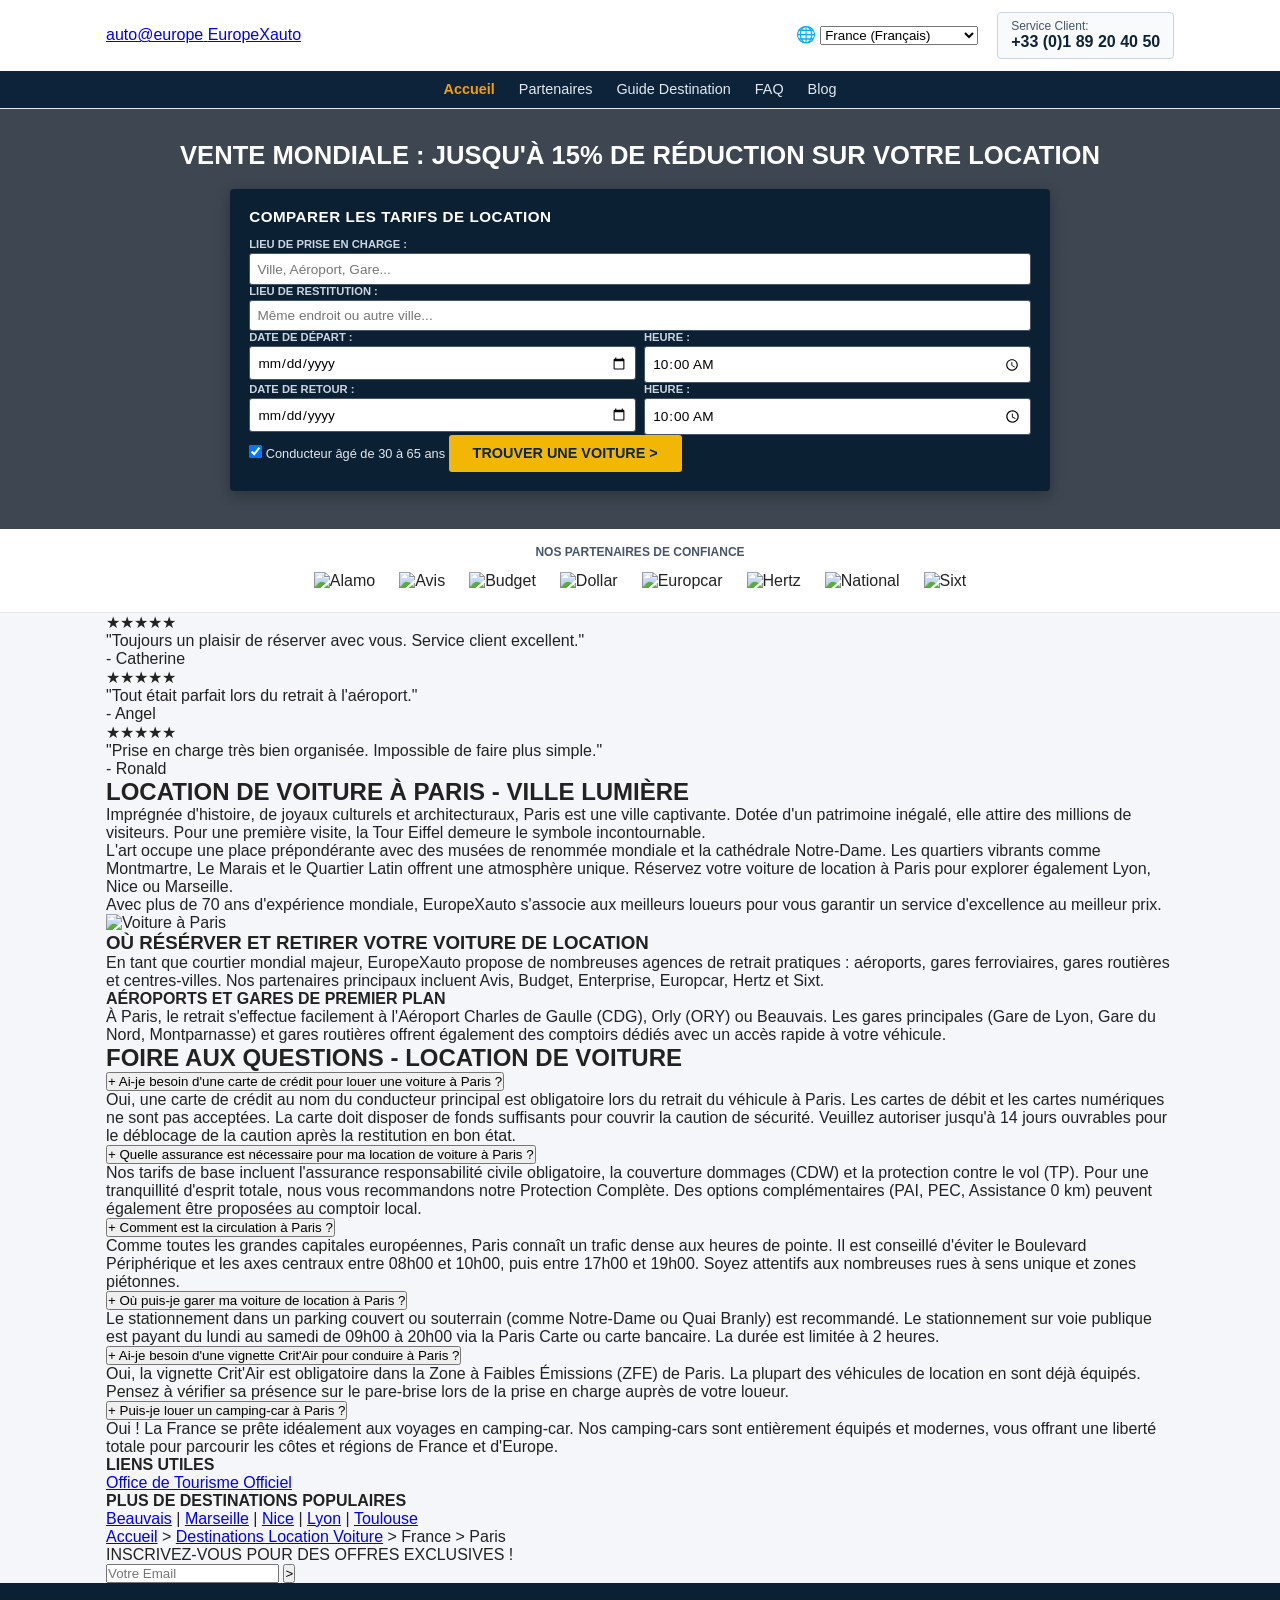
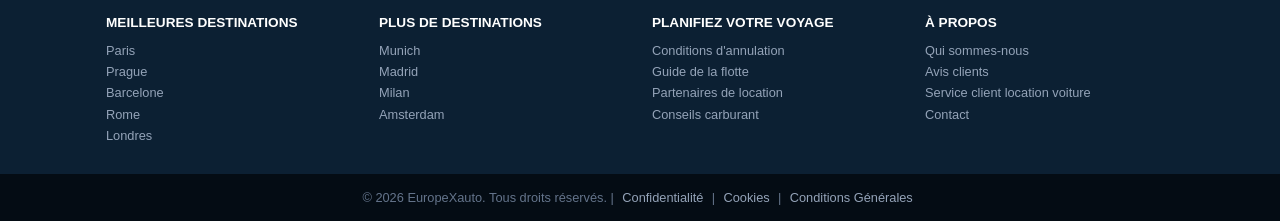
==== commit 17701830: "Update keywords, phone numbers, and text content" ====
--- a/index.html
+++ b/index.html
@@ -4,25 +4,24 @@
   <meta charset="UTF-8">
   <meta name="viewport" content="width=device-width, initial-scale=1.0">
   <title>EuropeXauto - Location de Voiture en France et en Europe</title>
-  <meta name="keywords" content="location voiture france, louer une voiture france, service client location voiture, auto europe téléphone">
+  <meta name="keywords" content="location voiture france, louer une voiture france, service client location voiture">
   <meta name="description" content="Réservez votre voiture de location avec EuropeXauto en France et dans toute l'Europe.">
   <link rel="stylesheet" href="style.css">
 </head>
 <body>
 
-  <!-- Loading Overlay for Page Transition -->
+  <!-- Loading Overlay for Country Switch -->
   <div id="country-loader" class="page-loader" style="display: none;">
     <div class="loader-spinner"></div>
-    <p id="loader-text">Chargement des données...</p>
+    <p id="loader-text">Chargement des offres...</p>
   </div>
 
   <!-- Header Section -->
   <header class="main-header">
     <div class="header-container">
       <div class="brand-logo">
-        <a href="index.html" class="logo-link">
-          <span class="brand-title">EuropeXauto</span>
-          <span class="brand-subtext">great prices and best service since 1964</span>
+        <a href="index.html">
+          <span class="logo-red">auto</span><span class="logo-black">@europe</span> <span class="brand-sub">EuropeXauto</span>
         </a>
       </div>
 
@@ -41,7 +40,7 @@
         <!-- Non-callable Header Phone -->
         <div class="header-phone-box">
           <span class="phone-label" id="txt-support-label">Service Client:</span>
-          <span class="phone-number-no-call">+33 805 119 691</span>
+          <span class="phone-number-no-call">+33 (0)1 89 20 40 50</span>
         </div>
       </div>
     </div>
@@ -63,53 +62,49 @@
     <div class="hero-overlay">
       <h1 id="hero-title" class="hero-title">VENTE MONDIALE : JUSQU'À 15% DE RÉDUCTION SUR VOTRE LOCATION</h1>
       
-      <!-- Compact Search Engine Box -->
+      <!-- Search Form Box -->
       <div class="search-engine-box">
-        <h3 id="search-box-heading">SEARCH AND COMPARE CAR RENTAL RATES</h3>
+        <h3 id="search-box-heading">COMPARER LES TARIFS DE LOCATION</h3>
         
-        <form id="rental-search-form" class="compact-search-form">
-          <div class="form-row-top">
-            <div class="form-field autocomplete-container">
-              <label id="lbl-pickup-loc">PICK-UP LOCATION:</label>
-              <input type="text" id="pickup-location" placeholder="PARIS All Locations" required autocomplete="off">
-              <ul id="suggestions-list" class="suggestions-list"></ul>
+        <form id="rental-search-form" class="search-form-grid">
+          <div class="form-field autocomplete-container">
+            <label id="lbl-pickup-loc">LIEU DE PRISE EN CHARGE :</label>
+            <input type="text" id="pickup-location" placeholder="Ville, Aéroport, Gare..." required autocomplete="off">
+            <ul id="suggestions-list" class="suggestions-list"></ul>
+          </div>
+
+          <div class="form-field">
+            <label id="lbl-dropoff-loc">LIEU DE RESTITUTION :</label>
+            <input type="text" id="dropoff-location" placeholder="Même endroit ou autre ville..." autocomplete="off">
+          </div>
+
+          <div class="form-field-group">
+            <div class="form-field">
+              <label id="lbl-pickup-date">DATE DE DÉPART :</label>
+              <input type="date" id="pickup-date" required>
             </div>
-
             <div class="form-field">
-              <label id="lbl-dropoff-loc">DROP-OFF LOCATION:</label>
-              <input type="text" id="dropoff-location" placeholder="PARIS All Locations" autocomplete="off">
+              <label id="lbl-pickup-time">HEURE :</label>
+              <input type="time" id="pickup-time" value="10:00">
             </div>
           </div>
 
-          <div class="form-row-middle">
-            <div class="form-field-group">
-              <div class="form-field">
-                <label id="lbl-pickup-date">PICK-UP DATE:</label>
-                <input type="date" id="pickup-date" required>
-              </div>
-              <div class="form-field">
-                <label id="lbl-pickup-time">PICK-UP TIME:</label>
-                <input type="time" id="pickup-time" value="10:00">
-              </div>
+          <div class="form-field-group">
+            <div class="form-field">
+              <label id="lbl-drop-date">DATE DE RETOUR :</label>
+              <input type="date" id="return-date" required>
             </div>
-
-            <div class="form-field-group">
-              <div class="form-field">
-                <label id="lbl-drop-date">DROP-OFF DATE:</label>
-                <input type="date" id="return-date" required>
-              </div>
-              <div class="form-field">
-                <label id="lbl-drop-time">DROP-OFF TIME:</label>
-                <input type="time" id="return-time" value="10:00">
-              </div>
+            <div class="form-field">
+              <label id="lbl-drop-time">HEURE :</label>
+              <input type="time" id="return-time" value="10:00">
             </div>
           </div>
 
-          <div class="form-row-bottom">
+          <div class="form-bottom-row">
             <label class="checkbox-label">
-              <input type="checkbox" id="driver-age" checked> <span id="txt-driver-age">Driver Age 30-65</span>
+              <input type="checkbox" id="driver-age" checked> <span id="txt-driver-age">Conducteur âgé de 30 à 65 ans</span>
             </label>
-            <button type="submit" id="btn-submit-search" class="btn-find-car">GET YOUR QUOTE &gt;</button>
+            <button type="submit" id="btn-submit-search" class="btn-find-car">TROUVER UNE VOITURE &gt;</button>
           </div>
         </form>
       </div>
@@ -148,13 +143,22 @@
       <div class="city-content-wrapper">
         <div class="city-text-box">
           <h2 id="city-main-title">LOCATION DE VOITURE À PARIS - VILLE LUMIÈRE</h2>
-          <p id="city-p1">Imprégnée d'histoire, de joyaux culturels et architecturaux, Paris est une ville captivante. Dotée d'un patrimoine inégalé, elle attire des millions de visiteurs.</p>
-          <p id="city-p2">L'art occupe une place prépondérante avec des musées de renommée mondiale. Réservez votre voiture de location à Paris pour explorer également Lyon, Nice ou Marseille.</p>
-          <p id="city-p3">Avec plus de 60 ans d'expérience mondiale depuis 1964, EuropeXauto s'associe aux meilleurs loueurs pour vous garantir un service d'excellence au meilleur prix.</p>
+          <p id="city-p1">Imprégnée d'histoire, de joyaux culturels et architecturaux, Paris est une ville captivante. Dotée d'un patrimoine inégalé, elle attire des millions de visiteurs. Pour une première visite, la Tour Eiffel demeure le symbole incontournable.</p>
+          <p id="city-p2">L'art occupe une place prépondérante avec des musées de renommée mondiale et la cathédrale Notre-Dame. Les quartiers vibrants comme Montmartre, Le Marais et le Quartier Latin offrent une atmosphère unique. Réservez votre voiture de location à Paris pour explorer également Lyon, Nice ou Marseille.</p>
+          <p id="city-p3">Avec plus de 70 ans d'expérience mondiale, EuropeXauto s'associe aux meilleurs loueurs pour vous garantir un service d'excellence au meilleur prix.</p>
         </div>
         <div class="city-image-box">
           <img src="https://images.unsplash.com/photo-1502602898657-3e91760cbb34?auto=format&fit=crop&w=600&q=80" id="city-side-img" alt="Voiture à Paris">
         </div>
+      </div>
+
+      <!-- Pickup Locations Guide (Text Image 4 Content) -->
+      <div class="pickup-guide-box">
+        <h3 id="pickup-title">OÙ RÉSÉRVER ET RETIRER VOTRE VOITURE DE LOCATION</h3>
+        <p id="pickup-intro">En tant que courtier mondial majeur, EuropeXauto propose de nombreuses agences de retrait pratiques : aéroports, gares ferroviaires, gares routières et centres-villes. Nos partenaires principaux incluent Avis, Budget, Enterprise, Europcar, Hertz et Sixt.</p>
+        
+        <h4 id="pickup-sub-airports">AÉROPORTS ET GARES DE PREMIER PLAN</h4>
+        <p id="pickup-airports-detail">À Paris, le retrait s'effectue facilement à l'Aéroport Charles de Gaulle (CDG), Orly (ORY) ou Beauvais. Les gares principales (Gare de Lyon, Gare du Nord, Montparnasse) et gares routières offrent également des comptoirs dédiés avec un accès rapide à votre véhicule.</p>
       </div>
     </div>
   </section>
@@ -165,26 +169,100 @@
       <h2 id="faq-main-title" class="section-heading">FOIRE AUX QUESTIONS - LOCATION DE VOITURE</h2>
       
       <div class="accordion-container">
+        <!-- Q1 -->
         <div class="accordion-item">
           <button class="accordion-header">
             <span class="faq-icon">+</span>
             <span class="faq-q-text">Ai-je besoin d'une carte de crédit pour louer une voiture à Paris ?</span>
           </button>
           <div class="accordion-content">
-            <p>Oui, une carte de crédit au nom du conducteur principal est obligatoire lors du retrait du véhicule.</p>
-          </div>
-        </div>
-
+            <p>Oui, une carte de crédit au nom du conducteur principal est obligatoire lors du retrait du véhicule à Paris. Les cartes de débit et les cartes numériques ne sont pas acceptées. La carte doit disposer de fonds suffisants pour couvrir la caution de sécurité. Veuillez autoriser jusqu'à 14 jours ouvrables pour le déblocage de la caution après la restitution en bon état.</p>
+          </div>
+        </div>
+
+        <!-- Q2 -->
         <div class="accordion-item">
           <button class="accordion-header">
             <span class="faq-icon">+</span>
             <span class="faq-q-text">Quelle assurance est nécessaire pour ma location de voiture à Paris ?</span>
           </button>
           <div class="accordion-content">
-            <p>Nos tarifs incluent l'assurance responsabilité civile obligatoire, la couverture dommages (CDW) et la protection contre le vol (TP).</p>
-          </div>
-        </div>
-      </div>
+            <p>Nos tarifs de base incluent l'assurance responsabilité civile obligatoire, la couverture dommages (CDW) et la protection contre le vol (TP). Pour une tranquillité d'esprit totale, nous vous recommandons notre Protection Complète. Des options complémentaires (PAI, PEC, Assistance 0 km) peuvent également être proposées au comptoir local.</p>
+          </div>
+        </div>
+
+        <!-- Q3 -->
+        <div class="accordion-item">
+          <button class="accordion-header">
+            <span class="faq-icon">+</span>
+            <span class="faq-q-text">Comment est la circulation à Paris ?</span>
+          </button>
+          <div class="accordion-content">
+            <p>Comme toutes les grandes capitales européennes, Paris connaît un trafic dense aux heures de pointe. Il est conseillé d'éviter le Boulevard Périphérique et les axes centraux entre 08h00 et 10h00, puis entre 17h00 et 19h00. Soyez attentifs aux nombreuses rues à sens unique et zones piétonnes.</p>
+          </div>
+        </div>
+
+        <!-- Q4 -->
+        <div class="accordion-item">
+          <button class="accordion-header">
+            <span class="faq-icon">+</span>
+            <span class="faq-q-text">Où puis-je garer ma voiture de location à Paris ?</span>
+          </button>
+          <div class="accordion-content">
+            <p>Le stationnement dans un parking couvert ou souterrain (comme Notre-Dame ou Quai Branly) est recommandé. Le stationnement sur voie publique est payant du lundi au samedi de 09h00 à 20h00 via la Paris Carte ou carte bancaire. La durée est limitée à 2 heures.</p>
+          </div>
+        </div>
+
+        <!-- Q5 -->
+        <div class="accordion-item">
+          <button class="accordion-header">
+            <span class="faq-icon">+</span>
+            <span class="faq-q-text">Ai-je besoin d'une vignette Crit'Air pour conduire à Paris ?</span>
+          </button>
+          <div class="accordion-content">
+            <p>Oui, la vignette Crit'Air est obligatoire dans la Zone à Faibles Émissions (ZFE) de Paris. La plupart des véhicules de location en sont déjà équipés. Pensez à vérifier sa présence sur le pare-brise lors de la prise en charge auprès de votre loueur.</p>
+          </div>
+        </div>
+
+        <!-- Q6 -->
+        <div class="accordion-item">
+          <button class="accordion-header">
+            <span class="faq-icon">+</span>
+            <span class="faq-q-text">Puis-je louer un camping-car à Paris ?</span>
+          </button>
+          <div class="accordion-content">
+            <p>Oui ! La France se prête idéalement aux voyages en camping-car. Nos camping-cars sont entièrement équipés et modernes, vous offrant une liberté totale pour parcourir les côtes et régions de France et d'Europe.</p>
+          </div>
+        </div>
+      </div>
+    </div>
+  </section>
+
+  <!-- Useful Links & Popular Destinations Section -->
+  <section class="links-section">
+    <div class="container">
+      <h4 id="txt-useful-links">LIENS UTILES</h4>
+      <p><a href="#" id="link-tourism">Office de Tourisme Officiel</a></p>
+      
+      <h4 id="txt-popular-dest">PLUS DE DESTINATIONS POPULAIRES</h4>
+      <div class="destinations-inline">
+        <a href="#">Beauvais</a> | <a href="#">Marseille</a> | <a href="#">Nice</a> | <a href="#">Lyon</a> | <a href="#">Toulouse</a>
+      </div>
+
+      <div class="breadcrumbs">
+        <a href="index.html">Accueil</a> &gt; <a href="#">Destinations Location Voiture</a> &gt; <span id="breadcrumb-country">France</span> &gt; <span id="breadcrumb-city">Paris</span>
+      </div>
+    </div>
+  </section>
+
+  <!-- Newsletter Section -->
+  <section class="newsletter-bar">
+    <div class="container newsletter-content">
+      <span id="txt-newsletter">INSCRIVEZ-VOUS POUR DES OFFRES EXCLUSIVES !</span>
+      <form class="newsletter-form" onsubmit="event.preventDefault();">
+        <input type="email" placeholder="Votre Email" required>
+        <button type="submit">&gt;</button>
+      </form>
     </div>
   </section>
 
@@ -192,71 +270,51 @@
   <footer class="site-footer">
     <div class="container footer-grid">
       <div class="footer-col">
-        <h5>TOP DESTINATIONS</h5>
+        <h5 id="foot-col1">MEILLEURES DESTINATIONS</h5>
         <ul>
+          <li><a href="#">Paris</a></li>
           <li><a href="#">Prague</a></li>
-          <li><a href="#">Paris</a></li>
-          <li><a href="#">Malaga</a></li>
-          <li><a href="#">London</a></li>
-          <li><a href="#">Lisbon</a></li>
+          <li><a href="#">Barcelone</a></li>
+          <li><a href="#">Rome</a></li>
+          <li><a href="#">Londres</a></li>
         </ul>
       </div>
 
       <div class="footer-col">
-        <h5>MORE DESTINATIONS</h5>
+        <h5 id="foot-col2">PLUS DE DESTINATIONS</h5>
         <ul>
           <li><a href="#">Munich</a></li>
-          <li><a href="#">Miami</a></li>
-          <li><a href="#">Mallorca</a></li>
+          <li><a href="#">Madrid</a></li>
+          <li><a href="#">Milan</a></li>
           <li><a href="#">Amsterdam</a></li>
         </ul>
       </div>
 
       <div class="footer-col">
-        <h5>PLAN YOUR TRIP</h5>
+        <h5 id="foot-col3">PLANIFIEZ VOTRE VOYAGE</h5>
         <ul>
-          <li><a href="#">Fully Flexible Cancellation</a></li>
-          <li><a href="#">Fleet Guides</a></li>
-          <li><a href="#">Car Rental Destinations</a></li>
+          <li><a href="#">Conditions d'annulation</a></li>
+          <li><a href="#">Guide de la flotte</a></li>
+          <li><a href="#">Partenaires de location</a></li>
+          <li><a href="#">Conseils carburant</a></li>
         </ul>
       </div>
 
       <div class="footer-col">
-        <h5>COMPANY</h5>
+        <h5 id="foot-col4">À PROPOS</h5>
         <ul>
-          <li><a href="#">About Us</a></li>
+          <li><a href="#">Qui sommes-nous</a></li>
+          <li><a href="#">Avis clients</a></li>
+          <li><a href="#">Service client location voiture</a></li>
           <li><a href="#">Contact</a></li>
-          <li><a href="#">Customer Reviews</a></li>
         </ul>
       </div>
     </div>
 
-    <!-- Company Address and Legal Line -->
-    <div class="footer-address-bar">
-      <p><strong>EuropeXauto SAS</strong> - 14 Rue de la Paix, 75002 Paris, France | Support Client: +33 805 119 691</p>
-    </div>
-
     <div class="footer-bottom">
-      <div class="container footer-bottom-flex">
-        <p>&copy; 2026 EuropeXauto | <a href="#">Concerned about privacy?</a> | <a href="#cookie-banner" onclick="showCookieBanner()">Cookies</a> | <a href="terms.html" onclick="loadTermsPage(event)">General Business Terms</a></p>
-      </div>
+      <p>&copy; 2026 EuropeXauto. Tous droits réservés. | <a href="#">Confidentialité</a> | <a href="#">Cookies</a> | <a href="#">Conditions Générales</a></p>
     </div>
   </footer>
-
-  <!-- Cookies Consent Banner -->
-  <div id="cookie-banner" class="cookie-banner">
-    <div class="cookie-content">
-      <div class="cookie-text">
-        <h4>Control your privacy</h4>
-        <p>Our website uses cookies to improve navigation. <em>We use cookies to share analytics, advertising data, user data, and ad personalization data with Google.</em> <a href="#">Privacy Policy</a> - <a href="#">Terms of use</a></p>
-      </div>
-      <div class="cookie-actions">
-        <button class="cookie-link-btn" onclick="hideCookieBanner()">My options</button>
-        <button class="cookie-btn btn-reject" onclick="hideCookieBanner()">Reject</button>
-        <button class="cookie-btn btn-accept" onclick="hideCookieBanner()">Accept</button>
-      </div>
-    </div>
-  </div>
 
   <!-- Phone Number Pop-up Modal -->
   <div id="phone-modal" class="modal">
@@ -265,11 +323,11 @@
       <div class="modal-body">
         <div id="modal-spinner" class="spinner"></div>
         <div id="modal-phone-details" style="display: none;">
-          <h3>Assistance & Réservation Téléphonique</h3>
-          <p>Appelez gratuitement notre centre d'appel pour valider votre réservation immédiate :</p>
+          <h3 id="modal-title">Assistance & Réservation Téléphonique</h3>
+          <p id="modal-desc">Appelez gratuitement notre centre d'appel pour valider votre réservation immédiate :</p>
           <div class="phone-display-card">
             <span>Service Client Téléphonique :</span>
-            <a href="tel:+33805119691" class="callable-phone-number">+33 805 119 691</a>
+            <a href="tel:+33189204050" class="callable-phone-number">+33 (0)1 89 20 40 50</a>
           </div>
           <p class="small-text">Nos experts EuropeXauto sont disponibles 24/7 pour vous accompagner.</p>
         </div>
--- a/style.css
+++ b/style.css
@@ -1,349 +1,232 @@
-:root {
-  --primary: #f9ba13;
-  --primary-hover: #e0a50d;
-  --dark-blue: #0f2b48;
-  --light-blue: #0076ce;
-  --light-gray: #f4f6f8;
-  --card-bg: #ffffff;
-  --text-dark: #222222;
-  --text-muted: #666666;
-  --border-color: #dddddd;
-}
-
 * {
   box-sizing: border-box;
   margin: 0;
   padding: 0;
-  font-family: 'Segoe UI', system-ui, -apple-system, sans-serif;
+  font-family: Arial, sans-serif;
 }
 
 body {
-  background-color: var(--light-gray);
-  color: var(--text-dark);
-  line-height: 1.6;
-}
-
-/* Header & Navbar */
-.navbar {
-  background-color: var(--dark-blue);
-  color: #ffffff;
-  padding: 15px 5%;
+  background-color: #f4f6f9;
+  color: #222;
+}
+
+.container {
+  max-width: 1100px;
+  margin: 0 auto;
+  padding: 0 1rem;
+}
+
+/* Brand Header */
+.main-header {
+  background-color: #ffffff;
+  border-bottom: 1px solid #e5e7eb;
+}
+
+.header-container {
+  max-width: 1100px;
+  margin: 0 auto;
+  padding: 0.75rem 1rem;
   display: flex;
   justify-content: space-between;
   align-items: center;
-  position: sticky;
-  top: 0;
-  z-index: 100;
-  box-shadow: 0 2px 10px rgba(0, 0, 0, 0.2);
-}
-
-.logo {
-  font-size: 1.6rem;
+}
+
+.logo-link {
+  text-decoration: none;
+  display: flex;
+  flex-direction: column;
+}
+
+.brand-title {
+  font-size: 1.8rem;
   font-weight: 800;
-  letter-spacing: 0.5px;
-}
-
-.logo span {
-  color: var(--primary);
-}
-
-.nav-links a {
-  color: #ffffff;
-  text-decoration: none;
-  margin: 0 15px;
-  font-weight: 500;
-  transition: color 0.2s;
-}
-
-.nav-links a:hover {
-  color: var(--primary);
-}
-
-.country-selector-btn {
-  background: transparent;
-  border: 1px solid rgba(255, 255, 255, 0.4);
-  color: #ffffff;
-  padding: 8px 16px;
+  color: #0d233a;
+  letter-spacing: -0.5px;
+}
+
+.brand-subtext {
+  font-size: 0.75rem;
+  color: #64748b;
+  font-weight: normal;
+  margin-top: -3px;
+}
+
+.header-right {
+  display: flex;
+  align-items: center;
+  gap: 1.2rem;
+}
+
+.header-phone-box {
+  background-color: #f8fafc;
+  padding: 0.4rem 0.8rem;
+  border: 1px solid #cbd5e1;
   border-radius: 4px;
-  cursor: pointer;
-  display: flex;
-  align-items: center;
-  gap: 8px;
-  font-weight: 600;
-  transition: all 0.2s ease;
-}
-
-.country-selector-btn:hover {
-  border-color: var(--primary);
-  color: var(--primary);
-}
-
-/* Hero & Background Slideshow */
-.hero {
+}
+
+.phone-label { font-size: 0.75rem; color: #475569; display: block; }
+.phone-number-no-call { font-weight: bold; color: #0d233a; pointer-events: none; }
+
+.nav-bar { background-color: #0d233a; }
+.nav-links { list-style: none; display: flex; justify-content: center; gap: 1.5rem; padding: 0.6rem 0; }
+.nav-links a { color: #e2e8f0; text-decoration: none; font-size: 0.9rem; }
+.nav-links a.active { color: #f59e0b; font-weight: bold; }
+
+/* Hero & Compact Search Engine */
+.hero-slideshow-section {
   position: relative;
-  height: 520px;
-  display: flex;
-  align-items: center;
-  justify-content: center;
-  text-align: center;
-  color: white;
-  transition: background-image 1s ease-in-out;
+  min-height: 420px;
   background-size: cover;
   background-position: center;
 }
 
 .hero-overlay {
-  position: absolute;
-  top: 0; left: 0; right: 0; bottom: 0;
-  background: linear-gradient(180deg, rgba(15, 43, 72, 0.75) 0%, rgba(15, 43, 72, 0.5) 100%);
-}
-
-.hero-content {
-  position: relative;
-  z-index: 2;
-  max-width: 900px;
-  width: 90%;
-}
-
-.hero h1 {
-  font-size: 2.8rem;
-  margin-bottom: 10px;
-  font-weight: 700;
-}
-
-.hero p {
-  font-size: 1.2rem;
-  margin-bottom: 30px;
-  opacity: 0.9;
-}
-
-/* Search Widget */
-.search-widget {
-  background: white;
-  border-radius: 8px;
-  padding: 20px;
-  display: grid;
-  grid-template-columns: repeat(auto-fit, minmax(180px, 1fr));
-  gap: 15px;
-  align-items: end;
-  box-shadow: 0 8px 25px rgba(0, 0, 0, 0.2);
-  color: var(--text-dark);
-}
-
-.input-group {
+  background: rgba(0, 0, 0, 0.35);
+  min-height: 420px;
+  padding: 2rem 1rem;
   display: flex;
   flex-direction: column;
-  text-align: left;
-}
-
-.input-group label {
-  font-size: 0.85rem;
-  font-weight: 700;
-  margin-bottom: 6px;
-  color: var(--dark-blue);
-}
-
-.input-group input {
-  padding: 10px 12px;
-  border: 1px solid var(--border-color);
+  align-items: center;
+}
+
+.hero-title {
+  color: #ffffff;
+  font-size: 1.6rem;
+  text-align: center;
+  margin-bottom: 1.2rem;
+}
+
+.search-engine-box {
+  background-color: #0c2033;
+  color: #ffffff;
+  padding: 1.2rem;
   border-radius: 4px;
-  outline: none;
-}
-
-.btn-search {
-  background-color: var(--primary);
-  color: var(--dark-blue);
-  font-weight: 700;
+  width: 100%;
+  max-width: 820px;
+  box-shadow: 0 4px 15px rgba(0,0,0,0.3);
+}
+
+.search-engine-box h3 {
+  font-size: 0.95rem;
+  margin-bottom: 0.8rem;
+  letter-spacing: 0.5px;
+  text-transform: uppercase;
+}
+
+.compact-search-form { display: flex; flex-direction: column; gap: 0.8rem; }
+.form-row-top, .form-row-middle { display: flex; gap: 0.8rem; }
+
+.form-field { display: flex; flex-direction: column; flex: 1; }
+.form-field label { font-size: 0.7rem; font-weight: bold; margin-bottom: 0.2rem; color: #cbd5e1; }
+.form-field input { padding: 0.45rem; border-radius: 3px; border: 1px solid #475569; font-size: 0.85rem; }
+
+.form-field-group { display: flex; gap: 0.5rem; flex: 1; }
+
+.form-row-bottom { display: flex; justify-content: space-between; align-items: center; }
+.checkbox-label { font-size: 0.8rem; color: #e2e8f0; }
+
+.btn-find-car {
+  background-color: #f2b705;
+  color: #0d233a;
   border: none;
-  padding: 12px;
-  border-radius: 4px;
+  padding: 0.65rem 1.5rem;
+  font-weight: bold;
+  font-size: 0.9rem;
+  border-radius: 3px;
   cursor: pointer;
-  transition: background 0.2s;
-}
-
-.btn-search:hover {
-  background-color: var(--primary-hover);
-}
-
-/* Content Container */
-.container {
-  max-width: 1200px;
-  margin: 50px auto;
-  padding: 0 20px;
-}
-
-.section-title {
-  font-size: 2rem;
-  color: var(--dark-blue);
-  margin-bottom: 25px;
-  text-align: center;
-}
-
-.divider {
-  border: none;
-  height: 1px;
-  background: var(--border-color);
-  margin: 50px 0;
-}
-
-/* Car Fleet Grid */
-.car-grid {
-  display: grid;
-  grid-template-columns: repeat(auto-fit, minmax(280px, 1fr));
-  gap: 25px;
-}
-
-.car-card {
-  background: var(--card-bg);
-  border-radius: 8px;
-  overflow: hidden;
-  box-shadow: 0 4px 12px rgba(0, 0, 0, 0.08);
-  transition: transform 0.2s ease;
-}
-
-.car-card:hover {
-  transform: translateY(-5px);
-}
-
-.car-card img {
-  width: 100%;
+}
+
+/* Partners */
+.partners-section { background-color: #fff; padding: 1rem 0; text-align: center; border-bottom: 1px solid #e5e7eb; }
+.partners-title { font-size: 0.75rem; font-weight: bold; color: #475569; margin-bottom: 0.8rem; }
+.partner-logos-grid { display: flex; justify-content: center; align-items: center; flex-wrap: wrap; gap: 1.5rem; }
+.partner-logo { height: 24px; cursor: pointer; }
+
+/* General Terms Page Styling */
+.terms-hero-banner {
+  background: linear-gradient(rgba(0,0,0,0.4), rgba(0,0,0,0.4)), url('https://images.unsplash.com/photo-1506744038136-46273834b3fb?auto=format&fit=crop&w=1600&q=80');
+  background-size: cover;
+  background-position: center;
   height: 180px;
-  object-fit: cover;
-}
-
-.car-info {
-  padding: 20px;
-}
-
-.car-info h3 {
-  color: var(--dark-blue);
-  margin-bottom: 5px;
-}
-
-.car-info .price {
-  font-size: 1.25rem;
-  font-weight: 700;
-  color: var(--light-blue);
-  margin: 10px 0;
-}
-
-.btn-book {
-  width: 100%;
-  background: var(--dark-blue);
-  color: white;
-  border: none;
-  padding: 10px;
-  border-radius: 4px;
-  font-weight: 600;
-  cursor: pointer;
-}
-
-/* FAQ Styling */
-.faq-container {
-  max-width: 800px;
+  display: flex;
+  align-items: center;
+  justify-content: center;
+  color: #fff;
+}
+
+.terms-hero-banner h1 { font-size: 2.2rem; letter-spacing: 1px; }
+
+.terms-container { background: #fff; padding: 2rem; margin-top: 1.5rem; margin-bottom: 2rem; border-radius: 4px; }
+.terms-index-list { column-count: 2; padding-left: 1.2rem; margin: 1.5rem 0; }
+.terms-index-list li { margin-bottom: 0.4rem; font-weight: bold; color: #2563eb; }
+.terms-index-list a { color: #2563eb; text-decoration: none; }
+
+.terms-hr { margin: 2rem 0; border: 0; border-top: 1px solid #cbd5e1; }
+.term-block { margin-bottom: 1.5rem; }
+.term-block h3 { color: #0d233a; margin-bottom: 0.4rem; font-size: 1.1rem; }
+.term-block p { color: #475569; font-size: 0.9rem; line-height: 1.5; }
+
+/* Cookies Banner */
+.cookie-banner {
+  position: fixed;
+  bottom: 0;
+  left: 0;
+  right: 0;
+  background: #ffffff;
+  border-top: 1px solid #e2e8f0;
+  box-shadow: 0 -4px 12px rgba(0,0,0,0.1);
+  padding: 1rem 0;
+  z-index: 999;
+}
+
+.cookie-content {
+  max-width: 1100px;
   margin: 0 auto;
-}
-
-.faq-item {
-  background: white;
-  border-radius: 6px;
-  padding: 20px;
-  margin-bottom: 15px;
-  border-left: 4px solid var(--primary);
-  box-shadow: 0 2px 8px rgba(0, 0, 0, 0.04);
-}
-
-.faq-item h3 {
-  color: var(--dark-blue);
-  margin-bottom: 8px;
-}
-
-/* Custom Mega-Menu Modal */
-.modal-overlay {
-  position: fixed;
-  top: 0; left: 0; right: 0; bottom: 0;
-  background: rgba(0, 0, 0, 0.7);
-  display: none;
-  justify-content: center;
-  align-items: center;
-  z-index: 1000;
-}
-
-.modal-overlay.active {
-  display: flex;
-}
-
-.modal-content {
-  background: white;
-  width: 90%;
-  max-width: 1000px;
-  max-height: 85vh;
-  overflow-y: auto;
-  border-radius: 8px;
-  padding: 30px;
-  position: relative;
-  box-shadow: 0 10px 30px rgba(0, 0, 0, 0.3);
-}
-
-.modal-header {
+  padding: 0 1rem;
   display: flex;
   justify-content: space-between;
   align-items: center;
-  margin-bottom: 25px;
-}
-
-.modal-header h2 {
-  color: var(--light-blue);
-  font-size: 1.4rem;
-}
-
-.close-btn {
-  background: var(--light-blue);
-  color: white;
-  border: none;
-  border-radius: 50%;
-  width: 30px;
-  height: 30px;
-  cursor: pointer;
-  font-size: 1.1rem;
-}
-
-.region-grid {
-  display: grid;
-  grid-template-columns: repeat(auto-fit, minmax(200px, 1fr));
-  gap: 25px;
-}
-
-.region-column h3 {
-  font-size: 0.9rem;
-  text-transform: uppercase;
-  color: var(--text-dark);
-  margin-bottom: 12px;
-  border-bottom: 2px solid var(--border-color);
-  padding-bottom: 5px;
-}
-
-.country-list {
-  list-style: none;
-}
-
-.country-list li {
-  margin-bottom: 10px;
-  font-size: 0.95rem;
-  cursor: pointer;
-  transition: color 0.2s;
-}
-
-.country-list li:hover {
-  color: var(--light-blue);
-  font-weight: bold;
-}
-
-/* Footer */
-footer {
-  background: var(--dark-blue);
-  color: #88a0b8;
-  text-align: center;
-  padding: 30px 20px;
-  margin-top: 50px;
-}
+  gap: 1rem;
+}
+
+.cookie-text h4 { font-size: 0.95rem; color: #2563eb; margin-bottom: 0.2rem; }
+.cookie-text p { font-size: 0.8rem; color: #475569; }
+
+.cookie-actions { display: flex; gap: 0.5rem; align-items: center; }
+.cookie-link-btn { background: none; border: none; color: #2563eb; text-decoration: underline; cursor: pointer; font-size: 0.85rem; margin-right: 0.5rem; }
+.cookie-btn { padding: 0.45rem 1.2rem; border-radius: 4px; font-weight: bold; font-size: 0.85rem; cursor: pointer; }
+.btn-reject { background: #fff; border: 1px solid #475569; color: #0d233a; }
+.btn-accept { background: #3b82f6; border: none; color: #fff; }
+
+/* Footer & Address Bar */
+.site-footer { background: #0c2033; color: #94a3b8; padding-top: 2rem; font-size: 0.8rem; }
+.footer-grid { display: grid; grid-template-columns: repeat(auto-fit, minmax(160px, 1fr)); gap: 1.5rem; padding-bottom: 1.5rem; }
+.footer-col h5 { color: #fff; margin-bottom: 0.8rem; font-size: 0.85rem; text-transform: uppercase; }
+.footer-col ul { list-style: none; }
+.footer-col li { margin-bottom: 0.4rem; }
+.footer-col a { color: #94a3b8; text-decoration: none; }
+
+.footer-address-bar { background: #071524; text-align: center; padding: 0.75rem 1rem; color: #cbd5e1; border-top: 1px solid #1e293b; font-size: 0.8rem; }
+.footer-bottom { background: #040c14; padding: 1rem 0; text-align: center; color: #64748b; }
+.footer-bottom a { color: #94a3b8; text-decoration: none; margin: 0 0.3rem; }
+
+/* Loader & Modal */
+.page-loader { position: fixed; inset: 0; background: rgba(13, 35, 58, 0.95); z-index: 9999; display: flex; flex-direction: column; justify-content: center; align-items: center; color: #fff; }
+.loader-spinner { width: 40px; height: 40px; border: 4px solid #3b82f6; border-top-color: transparent; border-radius: 50%; animation: spin 1s linear infinite; margin-bottom: 1rem; }
+@keyframes spin { 0% { transform: rotate(0deg); } 100% { transform: rotate(360deg); } }
+
+.modal { display: none; position: fixed; inset: 0; background: rgba(0,0,0,0.6); z-index: 2000; }
+.modal-content { background: #fff; max-width: 400px; margin: 12% auto; padding: 1.5rem; border-radius: 6px; text-align: center; position: relative; }
+.close-modal { position: absolute; top: 8px; right: 12px; font-size: 1.5rem; cursor: pointer; }
+.phone-display-card { background: #f8fafc; border: 2px dashed #f2b705; padding: 0.8rem; margin: 1rem 0; border-radius: 4px; }
+.callable-phone-number { font-size: 1.3rem; font-weight: bold; color: #0d233a; text-decoration: none; display: block; margin-top: 0.3rem; }
+
+/* Mobile Optimizations */
+@media (max-width: 768px) {
+  .header-container { flex-direction: column; gap: 0.8rem; text-align: center; }
+  .form-row-top, .form-row-middle { flex-direction: column; gap: 0.8rem; }
+  .cookie-content { flex-direction: column; text-align: center; }
+  .terms-index-list { column-count: 1; }
+  .search-engine-box { max-width: 100%; }
+  .hero-title { font-size: 1.2rem; }
+}
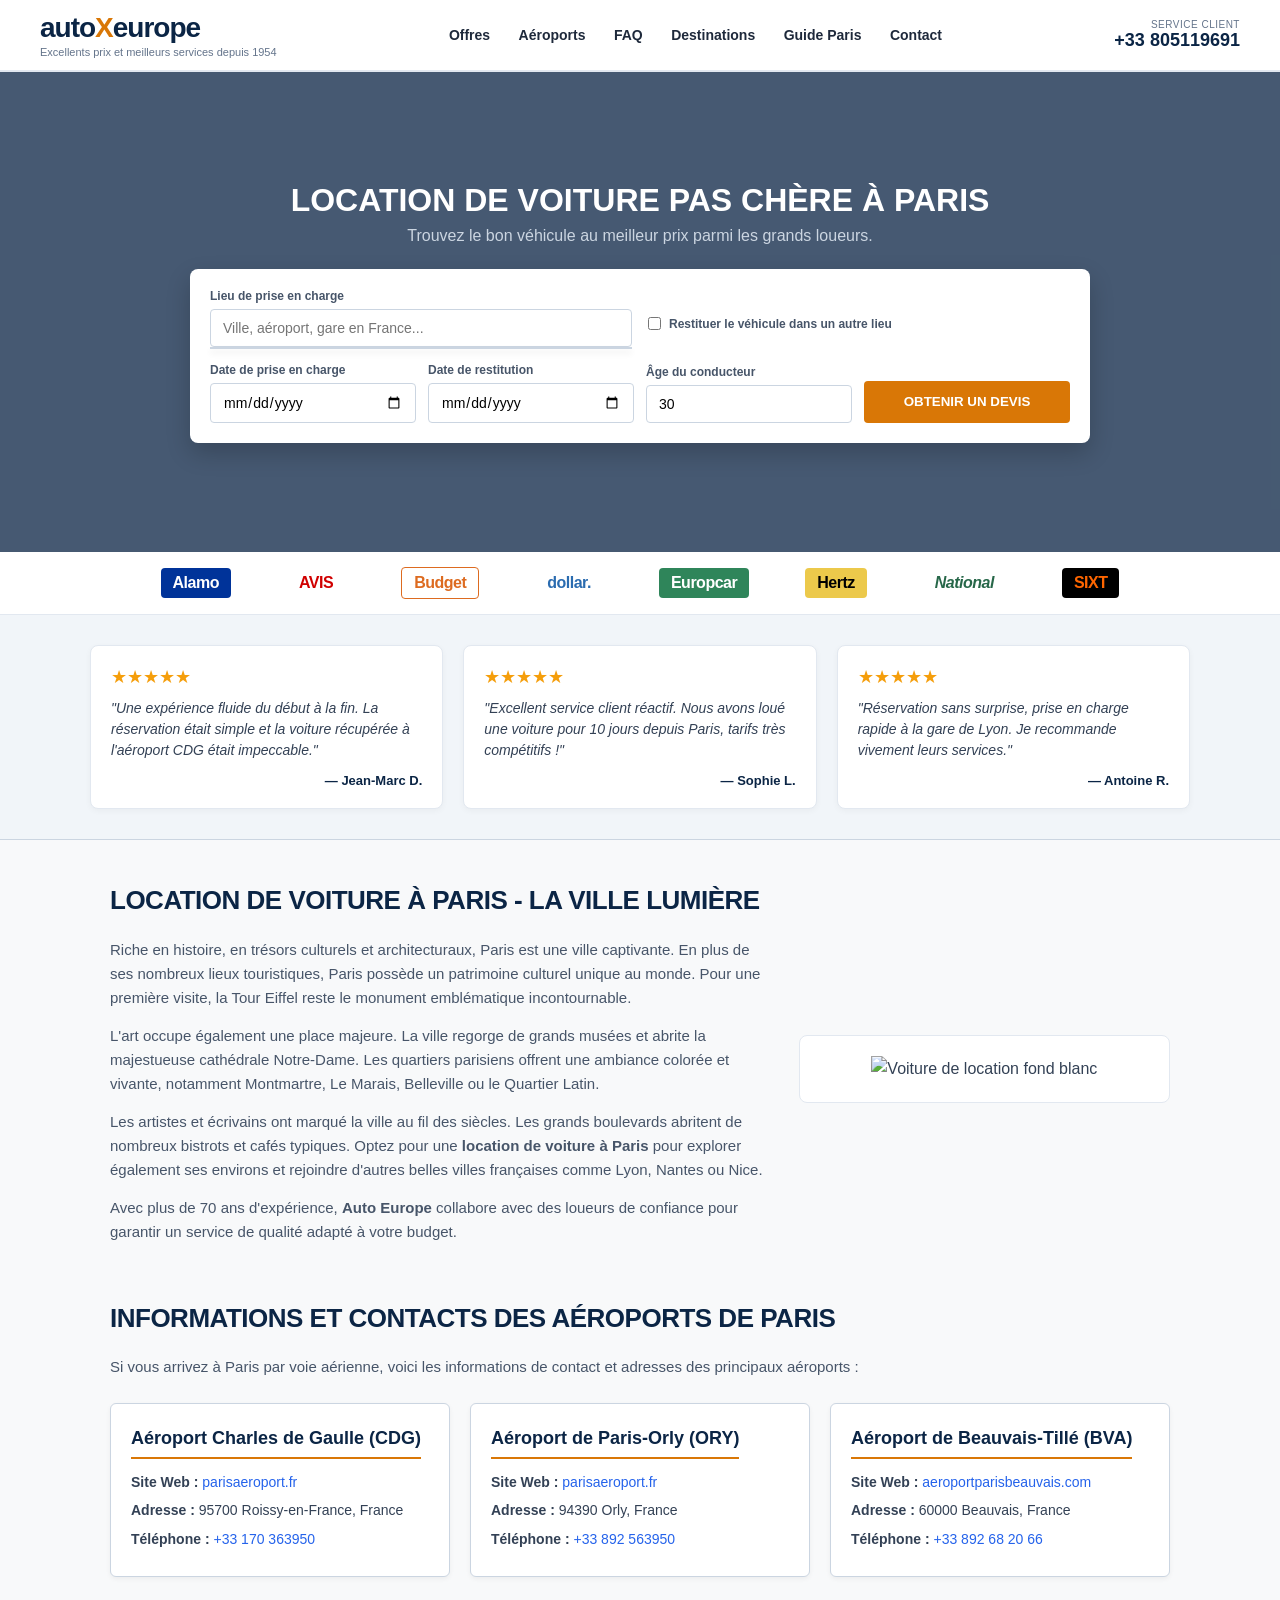
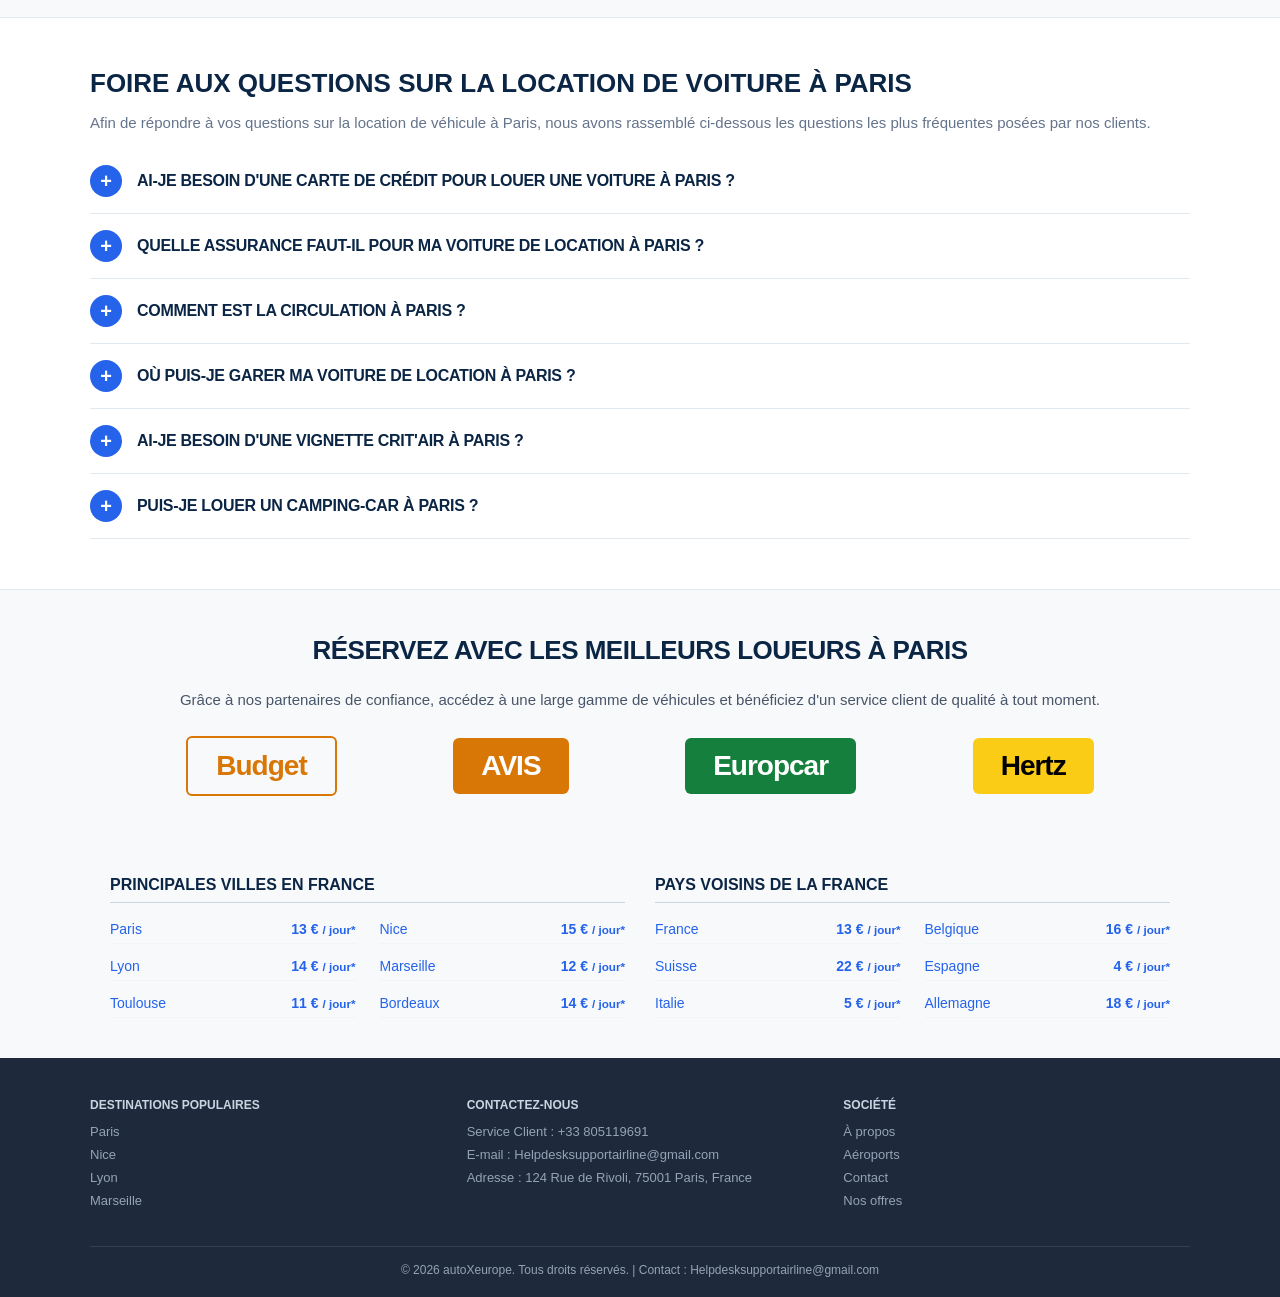
==== commit 32724ea0: "Update print statement from 'Hello' to 'Goodbye'" ====
--- a/index.html
+++ b/index.html
@@ -3,338 +3,1184 @@
 <head>
   <meta charset="UTF-8">
   <meta name="viewport" content="width=device-width, initial-scale=1.0">
-  <title>EuropeXauto - Location de Voiture en France et en Europe</title>
-  <meta name="keywords" content="location voiture france, louer une voiture france, service client location voiture">
-  <meta name="description" content="Réservez votre voiture de location avec EuropeXauto en France et dans toute l'Europe.">
-  <link rel="stylesheet" href="style.css">
+  <title>autoXeurope | Location de Voiture à Paris & en France</title>
+  <style>
+    * {
+      box-sizing: border-box;
+      margin: 0;
+      padding: 0;
+      font-family: Arial, Helvetica, sans-serif;
+    }
+
+    body {
+      background-color: #f8f9fa;
+      color: #333;
+    }
+
+    /* EN-TÊTE / HEADER */
+    .main-header {
+      background: #ffffff;
+      border-bottom: 2px solid #e2e8f0;
+      padding: 12px 24px;
+    }
+
+    .header-container {
+      max-width: 1200px;
+      margin: 0 auto;
+      display: flex;
+      align-items: center;
+      justify-content: space-between;
+    }
+
+    .brand .logo {
+      font-size: 28px;
+      font-weight: 900;
+      color: #0b2545;
+      text-decoration: none;
+      letter-spacing: -1px;
+    }
+
+    .brand .logo span {
+      color: #d97706;
+    }
+
+    .brand .tagline {
+      font-size: 11px;
+      color: #64748b;
+      margin-top: 2px;
+    }
+
+    .navigation a {
+      margin: 0 12px;
+      text-decoration: none;
+      color: #1e293b;
+      font-weight: 600;
+      font-size: 14px;
+    }
+
+    .navigation a:hover {
+      color: #d97706;
+    }
+
+    .customer-care {
+      text-align: right;
+    }
+
+    .care-label {
+      display: block;
+      font-size: 10px;
+      color: #64748b;
+      letter-spacing: 0.5px;
+    }
+
+    .phone-number {
+      font-size: 18px;
+      font-weight: 800;
+      color: #0b2545;
+      text-decoration: none;
+    }
+
+    /* HERO & DIAPORAMA */
+    .hero {
+      position: relative;
+      background-position: center;
+      background-size: cover;
+      background-repeat: no-repeat;
+      transition: background-image 1s ease-in-out;
+      min-height: 480px;
+    }
+
+    .hero-overlay {
+      background: rgba(11, 37, 69, 0.75);
+      min-height: 480px;
+      padding: 40px 20px;
+      display: flex;
+      align-items: center;
+      justify-content: center;
+    }
+
+    .hero-content {
+      max-width: 900px;
+      width: 100%;
+      color: #ffffff;
+      text-align: center;
+    }
+
+    .hero-content h1 {
+      font-size: 32px;
+      margin-bottom: 8px;
+      text-transform: uppercase;
+    }
+
+    .hero-content p {
+      font-size: 16px;
+      margin-bottom: 24px;
+      color: #cbd5e1;
+    }
+
+    /* FORMULAIRE DE RECHERCHE */
+    .search-box {
+      background: #ffffff;
+      border-radius: 8px;
+      padding: 20px;
+      color: #1e293b;
+      text-align: left;
+      box-shadow: 0 10px 25px rgba(0,0,0,0.2);
+    }
+
+    .search-row {
+      display: flex;
+      align-items: center;
+      gap: 16px;
+      margin-bottom: 16px;
+    }
+
+    .field {
+      display: flex;
+      flex-direction: column;
+      position: relative;
+      flex: 1;
+    }
+
+    .field label {
+      font-size: 12px;
+      font-weight: 700;
+      margin-bottom: 6px;
+      color: #475569;
+    }
+
+    .field input, .field select {
+      padding: 10px 12px;
+      border: 1px solid #cbd5e1;
+      border-radius: 4px;
+      font-size: 14px;
+    }
+
+    .checkbox-field {
+      flex-direction: row;
+      align-items: center;
+      margin-top: 18px;
+    }
+
+    .checkbox-field label {
+      display: flex;
+      align-items: center;
+      gap: 8px;
+      cursor: pointer;
+    }
+
+    .search-grid {
+      display: grid;
+      grid-template-columns: repeat(auto-fit, minmax(140px, 1fr));
+      gap: 12px;
+      align-items: flex-end;
+    }
+
+    .search-btn {
+      background: #d97706;
+      color: #ffffff;
+      border: none;
+      padding: 12px;
+      font-weight: 800;
+      border-radius: 4px;
+      cursor: pointer;
+      height: 42px;
+    }
+
+    .search-btn:hover {
+      background: #b45309;
+    }
+
+    .suggestions {
+      position: absolute;
+      top: 100%;
+      left: 0;
+      right: 0;
+      background: #fff;
+      border: 1px solid #cbd5e1;
+      z-index: 100;
+      max-height: 200px;
+      overflow-y: auto;
+      box-shadow: 0 4px 6px rgba(0,0,0,0.1);
+    }
+
+    .suggestion-item {
+      padding: 10px 12px;
+      cursor: pointer;
+      font-size: 13px;
+      border-bottom: 1px solid #f1f5f9;
+    }
+
+    .suggestion-item:hover {
+      background: #f1f5f9;
+      color: #d97706;
+    }
+
+    /* BANNIÈRE DE PARTENAIRES */
+    .partner-banner {
+      background: #ffffff;
+      padding: 15px 10px;
+      border-bottom: 1px solid #e2e8f0;
+      box-shadow: 0 2px 4px rgba(0,0,0,0.05);
+    }
+
+    .partner-flex {
+      max-width: 1000px;
+      margin: 0 auto;
+      display: flex;
+      justify-content: space-around;
+      align-items: center;
+      flex-wrap: wrap;
+      gap: 15px;
+    }
+
+    .partner-tag {
+      font-weight: 800;
+      font-size: 16px;
+      padding: 6px 12px;
+      border-radius: 4px;
+      letter-spacing: -0.5px;
+      cursor: pointer;
+      user-select: none;
+    }
+
+    .partner-tag.alamo { background: #003399; color: #fff; }
+    .partner-tag.avis { color: #d00000; font-weight: 900; }
+    .partner-tag.budget { color: #dd6b20; border: 1px solid #dd6b20; }
+    .partner-tag.dollar { color: #2b6cb0; font-weight: 900; }
+    .partner-tag.europcar { background: #2f855a; color: #fff; }
+    .partner-tag.hertz { background: #ecc94b; color: #000; font-weight: 900; }
+    .partner-tag.national { color: #276749; font-style: italic; }
+    .partner-tag.sixt { background: #000; color: #ff6600; font-weight: 900; }
+
+    /* REVIEWS SECTION */
+    .reviews-section {
+      background: #f1f5f9;
+      padding: 30px 20px;
+      border-bottom: 1px solid #cbd5e1;
+    }
+
+    .reviews-container {
+      max-width: 1100px;
+      margin: 0 auto;
+    }
+
+    .reviews-grid {
+      display: grid;
+      grid-template-columns: repeat(auto-fit, minmax(280px, 1fr));
+      gap: 20px;
+    }
+
+    .review-card {
+      background: #ffffff;
+      padding: 20px;
+      border-radius: 8px;
+      border: 1px solid #e2e8f0;
+      box-shadow: 0 2px 6px rgba(0,0,0,0.04);
+    }
+
+    .stars {
+      color: #f59e0b;
+      font-size: 18px;
+      margin-bottom: 10px;
+    }
+
+    .review-text {
+      font-size: 14px;
+      color: #334155;
+      font-style: italic;
+      margin-bottom: 12px;
+      line-height: 1.5;
+    }
+
+    .review-author {
+      font-size: 13px;
+      font-weight: 700;
+      color: #0b2545;
+      text-align: right;
+    }
+
+    /* SECTIONS D'INFORMATIONS */
+    .info-section {
+      max-width: 1100px;
+      margin: 40px auto;
+      padding: 0 20px;
+      color: #334155;
+    }
+
+    .info-block {
+      margin-bottom: 40px;
+      line-height: 1.6;
+    }
+
+    .info-block h2 {
+      font-size: 26px;
+      font-weight: 800;
+      color: #0b2545;
+      margin-bottom: 16px;
+      text-transform: uppercase;
+      letter-spacing: -0.5px;
+    }
+
+    .info-block h3 {
+      font-size: 20px;
+      font-weight: 700;
+      color: #0b2545;
+      margin: 20px 0 10px 0;
+    }
+
+    .info-block p {
+      margin-bottom: 14px;
+      font-size: 15px;
+      color: #475569;
+    }
+
+    .content-with-image {
+      display: flex;
+      gap: 30px;
+      align-items: center;
+    }
+
+    .content-text {
+      flex: 2;
+    }
+
+    .content-image {
+      flex: 1;
+      text-align: center;
+      background: #ffffff;
+      padding: 20px;
+      border-radius: 8px;
+      border: 1px solid #e2e8f0;
+    }
+
+    .content-image img {
+      max-width: 100%;
+      height: auto;
+      object-fit: contain;
+    }
+
+    /* AÉROPORTS */
+    .airport-grid {
+      display: grid;
+      grid-template-columns: repeat(auto-fit, minmax(300px, 1fr));
+      gap: 20px;
+      margin: 24px 0;
+    }
+
+    .airport-card {
+      background: #ffffff;
+      border: 1px solid #cbd5e1;
+      border-radius: 6px;
+      padding: 20px;
+      box-shadow: 0 2px 5px rgba(0,0,0,0.05);
+    }
+
+    .airport-card h4 {
+      font-size: 18px;
+      color: #0b2545;
+      margin-bottom: 12px;
+      border-bottom: 2px solid #d97706;
+      padding-bottom: 4px;
+      display: inline-block;
+    }
+
+    .airport-card p {
+      font-size: 14px;
+      margin-bottom: 6px;
+      color: #334155;
+    }
+
+    .airport-card a {
+      color: #2563eb;
+      text-decoration: none;
+    }
+
+    .airport-card a:hover {
+      text-decoration: underline;
+    }
+
+    /* FAQ ACCORDION STYLES */
+    .faq-section {
+      background: #ffffff;
+      padding: 50px 20px;
+      border-top: 1px solid #e2e8f0;
+      border-bottom: 1px solid #e2e8f0;
+    }
+
+    .faq-container {
+      max-width: 1100px;
+      margin: 0 auto;
+    }
+
+    .faq-header h2 {
+      font-size: 26px;
+      font-weight: 800;
+      color: #0b2545;
+      text-transform: uppercase;
+      margin-bottom: 12px;
+    }
+
+    .faq-header p {
+      font-size: 15px;
+      color: #64748b;
+      margin-bottom: 30px;
+      line-height: 1.6;
+    }
+
+    .faq-list {
+      display: flex;
+      flex-direction: column;
+      gap: 16px;
+    }
+
+    .faq-item {
+      border-bottom: 1px solid #e2e8f0;
+      padding-bottom: 16px;
+    }
+
+    .faq-question {
+      display: flex;
+      align-items: center;
+      gap: 15px;
+      cursor: pointer;
+      user-select: none;
+    }
+
+    .faq-icon {
+      width: 32px;
+      height: 32px;
+      background-color: #2563eb;
+      color: #ffffff;
+      border-radius: 50%;
+      display: flex;
+      align-items: center;
+      justify-content: center;
+      font-size: 20px;
+      font-weight: bold;
+      flex-shrink: 0;
+      transition: background-color 0.2s ease;
+    }
+
+    .faq-question:hover .faq-icon {
+      background-color: #1d4ed8;
+    }
+
+    .faq-title {
+      font-size: 16px;
+      font-weight: 800;
+      color: #0b2545;
+      text-transform: uppercase;
+      letter-spacing: -0.3px;
+    }
+
+    .faq-answer {
+      display: none;
+      padding: 16px 0 8px 47px;
+      font-size: 14.5px;
+      color: #475569;
+      line-height: 1.6;
+    }
+
+    .faq-answer.open {
+      display: block;
+    }
+
+    /* FOURNISSEURS */
+    .supplier-section {
+      background: #f8f9fa;
+      padding: 40px 20px;
+      text-align: center;
+    }
+
+    .supplier-container {
+      max-width: 1000px;
+      margin: 0 auto;
+    }
+
+    .supplier-grid {
+      display: flex;
+      justify-content: space-around;
+      align-items: center;
+      flex-wrap: wrap;
+      gap: 24px;
+      margin-top: 24px;
+    }
+
+    .supplier-badge {
+      font-size: 28px;
+      font-weight: 900;
+      padding: 12px 28px;
+      border-radius: 6px;
+      letter-spacing: -1px;
+      cursor: pointer;
+      transition: transform 0.2s ease;
+    }
+
+    .supplier-badge:hover {
+      transform: scale(1.05);
+    }
+
+    .supplier-badge.budget { color: #d97706; border: 2px solid #d97706; }
+    .supplier-badge.avis { background: #d97706; color: #ffffff; }
+    .supplier-badge.europcar { background: #15803d; color: #ffffff; }
+    .supplier-badge.hertz { background: #facc15; color: #000000; }
+
+    /* DESTINATIONS */
+    .main-container {
+      max-width: 1100px;
+      margin: 40px auto;
+      padding: 0 20px;
+    }
+
+    .destination-section {
+      display: grid;
+      grid-template-columns: 1fr 1fr;
+      gap: 30px;
+    }
+
+    .destination-column h3 {
+      font-size: 16px;
+      font-weight: 900;
+      margin-bottom: 8px;
+      color: #0b2545;
+    }
+
+    .destination-line {
+      height: 1px;
+      background: #cbd5e1;
+      margin-bottom: 12px;
+    }
+
+    .destination-grid {
+      display: grid;
+      grid-template-columns: 1fr 1fr;
+      gap: 8px 24px;
+    }
+
+    .destination-item {
+      display: flex;
+      justify-content: space-between;
+      padding: 6px 0;
+      border-bottom: 1px solid #f1f5f9;
+      cursor: pointer;
+    }
+
+    .destination-item span {
+      color: #2563eb;
+      font-size: 14px;
+    }
+
+    .destination-item:hover span {
+      text-decoration: underline;
+    }
+
+    .destination-item strong {
+      color: #2563eb;
+      font-size: 14px;
+    }
+
+    /* FENÊTRE MODALE DE POPUP */
+    .modal-overlay {
+      display: none;
+      position: fixed;
+      top: 0;
+      left: 0;
+      width: 100%;
+      height: 100%;
+      background: rgba(0, 0, 0, 0.6);
+      z-index: 1000;
+      justify-content: center;
+      align-items: center;
+    }
+
+    .modal-card {
+      background: #ffffff;
+      padding: 30px;
+      border-radius: 8px;
+      max-width: 420px;
+      width: 90%;
+      text-align: center;
+      position: relative;
+      box-shadow: 0 10px 25px rgba(0,0,0,0.3);
+    }
+
+    .modal-card h3 {
+      font-size: 20px;
+      color: #0b2545;
+      margin-bottom: 10px;
+    }
+
+    .modal-card p {
+      font-size: 14px;
+      color: #475569;
+      margin-bottom: 20px;
+    }
+
+    .call-btn {
+      display: inline-block;
+      background: #2563eb;
+      color: #ffffff;
+      padding: 12px 24px;
+      border-radius: 4px;
+      text-decoration: none;
+      font-weight: bold;
+      font-size: 16px;
+    }
+
+    .close-modal {
+      position: absolute;
+      top: 10px;
+      right: 15px;
+      font-size: 22px;
+      cursor: pointer;
+      color: #64748b;
+    }
+
+    /* PIED DE PAGE / FOOTER */
+    footer {
+      background: #1e293b;
+      color: #ffffff;
+      padding: 40px 20px 20px 20px;
+    }
+
+    .footer-container {
+      max-width: 1100px;
+      margin: 0 auto;
+      display: grid;
+      grid-template-columns: repeat(auto-fit, minmax(200px, 1fr));
+      gap: 30px;
+    }
+
+    .footer-column h3 {
+      font-size: 12px;
+      color: #cbd5e1;
+      margin-bottom: 12px;
+      text-transform: uppercase;
+    }
+
+    .footer-column a, .footer-column p {
+      display: block;
+      color: #94a3b8;
+      font-size: 13px;
+      text-decoration: none;
+      margin-bottom: 8px;
+    }
+
+    .footer-column a:hover {
+      color: #ffffff;
+    }
+
+    .footer-bottom {
+      max-width: 1100px;
+      margin: 30px auto 0 auto;
+      padding-top: 16px;
+      border-top: 1px solid #334155;
+      text-align: center;
+      font-size: 12px;
+      color: #94a3b8;
+    }
+
+    /* MEDIA QUERIES FOR TABLET & PHONE VIEWS */
+    @media screen and (max-width: 1024px) {
+      .header-container {
+        flex-direction: column;
+        gap: 15px;
+        text-align: center;
+      }
+
+      .customer-care {
+        text-align: center;
+      }
+
+      .navigation {
+        display: flex;
+        flex-wrap: wrap;
+        justify-content: center;
+        gap: 10px 5px;
+      }
+
+      .navigation a {
+        margin: 0 6px;
+      }
+
+      .content-with-image {
+        flex-direction: column;
+      }
+
+      .destination-section {
+        grid-template-columns: 1fr;
+      }
+    }
+
+    @media screen and (max-width: 768px) {
+      .hero-content h1 {
+        font-size: 24px;
+      }
+
+      .hero-content p {
+        font-size: 14px;
+      }
+
+      .search-row {
+        flex-direction: column;
+        align-items: stretch;
+      }
+
+      .checkbox-field {
+        margin-top: 0;
+      }
+
+      .search-grid {
+        grid-template-columns: 1fr;
+      }
+
+      .destination-grid {
+        grid-template-columns: 1fr;
+      }
+
+      .faq-answer {
+        padding-left: 0;
+      }
+
+      .footer-container {
+        grid-template-columns: 1fr;
+        text-align: center;
+      }
+    }
+  </style>
 </head>
 <body>
 
-  <!-- Loading Overlay for Country Switch -->
-  <div id="country-loader" class="page-loader" style="display: none;">
-    <div class="loader-spinner"></div>
-    <p id="loader-text">Chargement des offres...</p>
-  </div>
-
-  <!-- Header Section -->
+  <!-- EN-TÊTE -->
   <header class="main-header">
     <div class="header-container">
-      <div class="brand-logo">
-        <a href="index.html">
-          <span class="logo-red">auto</span><span class="logo-black">@europe</span> <span class="brand-sub">EuropeXauto</span>
-        </a>
-      </div>
-
-      <div class="header-right">
-        <!-- Country Selector -->
-        <div class="country-selector-wrapper">
-          <label for="country-select">🌐</label>
-          <select id="country-select" class="country-dropdown">
-            <option value="FR" selected> France (Français)</option>
-            <option value="DE"> Deutschland (Deutsch)</option>
-            <option value="ES"> España (Español)</option>
-            <option value="IT"> Italia (Italiano)</option>
-          </select>
-        </div>
-
-        <!-- Non-callable Header Phone -->
-        <div class="header-phone-box">
-          <span class="phone-label" id="txt-support-label">Service Client:</span>
-          <span class="phone-number-no-call">+33 (0)1 89 20 40 50</span>
-        </div>
+      <div class="brand">
+        <a href="index.html" class="logo">auto<span>X</span>europe</a>
+        <p class="tagline">Excellents prix et meilleurs services depuis 1954</p>
+      </div>
+
+      <nav class="navigation">
+        <a href="#searchBox">Offres</a>
+        <a href="#airports">Aéroports</a>
+        <a href="#faq">FAQ</a>
+        <a href="#destinations">Destinations</a>
+        <a href="#paris-info">Guide Paris</a>
+        <a href="#contact">Contact</a>
+      </nav>
+
+      <div class="customer-care">
+        <span class="care-label">SERVICE CLIENT</span>
+        <a href="tel:+33805119691" class="phone-number">+33 805119691</a>
       </div>
     </div>
-
-    <!-- Navigation Menu -->
-    <nav class="nav-bar">
-      <ul class="nav-links">
-        <li><a href="index.html" class="active" id="nav-home">Accueil</a></li>
-        <li><a href="#partners" id="nav-partners">Partenaires</a></li>
-        <li><a href="#city-info" id="nav-guide">Guide Destination</a></li>
-        <li><a href="#faq-section" id="nav-faq">FAQ</a></li>
-        <li><a href="blog.html" id="nav-blog">Blog</a></li>
-      </ul>
-    </nav>
   </header>
 
-  <!-- Hero Section with Background Slideshow -->
-  <section class="hero-slideshow-section" id="hero-slider">
+  <!-- HERO ET DIAPORAMA DE FOND -->
+  <section class="hero" id="heroSection">
     <div class="hero-overlay">
-      <h1 id="hero-title" class="hero-title">VENTE MONDIALE : JUSQU'À 15% DE RÉDUCTION SUR VOTRE LOCATION</h1>
-      
-      <!-- Search Form Box -->
-      <div class="search-engine-box">
-        <h3 id="search-box-heading">COMPARER LES TARIFS DE LOCATION</h3>
-        
-        <form id="rental-search-form" class="search-form-grid">
-          <div class="form-field autocomplete-container">
-            <label id="lbl-pickup-loc">LIEU DE PRISE EN CHARGE :</label>
-            <input type="text" id="pickup-location" placeholder="Ville, Aéroport, Gare..." required autocomplete="off">
-            <ul id="suggestions-list" class="suggestions-list"></ul>
-          </div>
-
-          <div class="form-field">
-            <label id="lbl-dropoff-loc">LIEU DE RESTITUTION :</label>
-            <input type="text" id="dropoff-location" placeholder="Même endroit ou autre ville..." autocomplete="off">
-          </div>
-
-          <div class="form-field-group">
-            <div class="form-field">
-              <label id="lbl-pickup-date">DATE DE DÉPART :</label>
-              <input type="date" id="pickup-date" required>
+      <div class="hero-content">
+        <h1>LOCATION DE VOITURE PAS CHÈRE À PARIS</h1>
+        <p>Trouvez le bon véhicule au meilleur prix parmi les grands loueurs.</p>
+
+        <!-- FORMULAIRE DE RECHERCHE -->
+        <div class="search-box" id="searchBox">
+          <div class="search-row top-row">
+            <div class="field location-field">
+              <label>Lieu de prise en charge</label>
+              <input type="text" id="pickupLocation" placeholder="Ville, aéroport, gare en France..." autocomplete="off">
+              <div id="pickupSuggestions" class="suggestions"></div>
             </div>
-            <div class="form-field">
-              <label id="lbl-pickup-time">HEURE :</label>
-              <input type="time" id="pickup-time" value="10:00">
+
+            <div class="field checkbox-field">
+              <label>
+                <input type="checkbox" id="differentDropoff">
+                <span>Restituer le véhicule dans un autre lieu</span>
+              </label>
             </div>
           </div>
 
-          <div class="form-field-group">
-            <div class="form-field">
-              <label id="lbl-drop-date">DATE DE RETOUR :</label>
-              <input type="date" id="return-date" required>
+          <div class="search-grid">
+            <div class="field" id="dropoffField" style="display: none;">
+              <label>Lieu de restitution</label>
+              <input type="text" id="dropoffLocation" placeholder="Entrez le lieu de restitution..." autocomplete="off">
+              <div id="dropoffSuggestions" class="suggestions"></div>
             </div>
-            <div class="form-field">
-              <label id="lbl-drop-time">HEURE :</label>
-              <input type="time" id="return-time" value="10:00">
+
+            <div class="field">
+              <label>Date de prise en charge</label>
+              <input type="date" id="pickupDate">
             </div>
-          </div>
-
-          <div class="form-bottom-row">
-            <label class="checkbox-label">
-              <input type="checkbox" id="driver-age" checked> <span id="txt-driver-age">Conducteur âgé de 30 à 65 ans</span>
-            </label>
-            <button type="submit" id="btn-submit-search" class="btn-find-car">TROUVER UNE VOITURE &gt;</button>
-          </div>
-        </form>
+
+            <div class="field">
+              <label>Date de restitution</label>
+              <input type="date" id="returnDate">
+            </div>
+
+            <!-- CHAISISSEMENT MANUEL DE L'ÂGE DU CONDUCTEUR -->
+            <div class="field">
+              <label>Âge du conducteur</label>
+              <input type="number" id="driverAgeInput" min="18" max="99" placeholder="ex. 30" value="30">
+            </div>
+
+            <button class="search-btn" id="searchButton" onclick="openSupportPopup('Service Devis')">OBTENIR UN DEVIS</button>
+          </div>
+        </div>
       </div>
     </div>
   </section>
 
-  <!-- Partner Companies Bar -->
-  <section id="partners" class="partners-section">
-    <div class="container">
-      <p class="partners-title" id="txt-partners-title">NOS PARTENAIRES DE CONFIANCE</p>
-      <div class="partner-logos-grid">
-        <img src="https://upload.wikimedia.org/wikipedia/commons/2/23/Alamo_Rent_A_Car_logo.svg" alt="Alamo" class="partner-logo">
-        <img src="https://upload.wikimedia.org/wikipedia/commons/2/2b/Avis_logo.svg" alt="Avis" class="partner-logo">
-        <img src="https://upload.wikimedia.org/wikipedia/commons/a/ae/Budget_Rent_a_Car_logo.svg" alt="Budget" class="partner-logo">
-        <img src="https://upload.wikimedia.org/wikipedia/commons/7/74/Dollar_Rent_A_Car_logo.svg" alt="Dollar" class="partner-logo">
-        <img src="https://upload.wikimedia.org/wikipedia/commons/e/eb/Europcar_logo.svg" alt="Europcar" class="partner-logo">
-        <img src="https://upload.wikimedia.org/wikipedia/commons/0/0a/Hertz_Car_Rental_logo.svg" alt="Hertz" class="partner-logo">
-        <img src="https://upload.wikimedia.org/wikipedia/commons/f/f6/National_Car_Rental_logo.svg" alt="National" class="partner-logo">
-        <img src="https://upload.wikimedia.org/wikipedia/commons/f/f0/Sixt_logo.svg" alt="Sixt" class="partner-logo">
-      </div>
+  <!-- LOGOS DES PARTENAIRES -->
+  <section class="partner-banner">
+    <div class="partner-flex">
+      <div class="partner-tag alamo" onclick="openSupportPopup('Alamo')">Alamo</div>
+      <div class="partner-tag avis" onclick="openSupportPopup('AVIS')">AVIS</div>
+      <div class="partner-tag budget" onclick="openSupportPopup('Budget')">Budget</div>
+      <div class="partner-tag dollar" onclick="openSupportPopup('dollar.')">dollar.</div>
+      <div class="partner-tag europcar" onclick="openSupportPopup('Europcar')">Europcar</div>
+      <div class="partner-tag hertz" onclick="openSupportPopup('Hertz')">Hertz</div>
+      <div class="partner-tag national" onclick="openSupportPopup('National')">National</div>
+      <div class="partner-tag sixt" onclick="openSupportPopup('SIXT')">SIXT</div>
     </div>
   </section>
 
-  <!-- Customer Reviews Section -->
+  <!-- SECTION AVIS CLIENTS -->
   <section class="reviews-section">
-    <div class="container">
-      <div id="reviews-grid" class="reviews-grid">
-        <!-- Reviews generated dynamically via script.js -->
+    <div class="reviews-container">
+      <div class="reviews-grid">
+        <div class="review-card">
+          <div class="stars">★★★★★</div>
+          <p class="review-text">"Une expérience fluide du début à la fin. La réservation était simple et la voiture récupérée à l'aéroport CDG était impeccable."</p>
+          <div class="review-author">— Jean-Marc D.</div>
+        </div>
+        <div class="review-card">
+          <div class="stars">★★★★★</div>
+          <p class="review-text">"Excellent service client réactif. Nous avons loué une voiture pour 10 jours depuis Paris, tarifs très compétitifs !"</p>
+          <div class="review-author">— Sophie L.</div>
+        </div>
+        <div class="review-card">
+          <div class="stars">★★★★★</div>
+          <p class="review-text">"Réservation sans surprise, prise en charge rapide à la gare de Lyon. Je recommande vivement leurs services."</p>
+          <div class="review-author">— Antoine R.</div>
+        </div>
       </div>
     </div>
   </section>
 
-  <!-- Dynamic Destination Guide Section -->
-  <section id="city-info" class="city-info-section">
-    <div class="container">
-      <div class="city-content-wrapper">
-        <div class="city-text-box">
-          <h2 id="city-main-title">LOCATION DE VOITURE À PARIS - VILLE LUMIÈRE</h2>
-          <p id="city-p1">Imprégnée d'histoire, de joyaux culturels et architecturaux, Paris est une ville captivante. Dotée d'un patrimoine inégalé, elle attire des millions de visiteurs. Pour une première visite, la Tour Eiffel demeure le symbole incontournable.</p>
-          <p id="city-p2">L'art occupe une place prépondérante avec des musées de renommée mondiale et la cathédrale Notre-Dame. Les quartiers vibrants comme Montmartre, Le Marais et le Quartier Latin offrent une atmosphère unique. Réservez votre voiture de location à Paris pour explorer également Lyon, Nice ou Marseille.</p>
-          <p id="city-p3">Avec plus de 70 ans d'expérience mondiale, EuropeXauto s'associe aux meilleurs loueurs pour vous garantir un service d'excellence au meilleur prix.</p>
-        </div>
-        <div class="city-image-box">
-          <img src="https://images.unsplash.com/photo-1502602898657-3e91760cbb34?auto=format&fit=crop&w=600&q=80" id="city-side-img" alt="Voiture à Paris">
-        </div>
-      </div>
-
-      <!-- Pickup Locations Guide (Text Image 4 Content) -->
-      <div class="pickup-guide-box">
-        <h3 id="pickup-title">OÙ RÉSÉRVER ET RETIRER VOTRE VOITURE DE LOCATION</h3>
-        <p id="pickup-intro">En tant que courtier mondial majeur, EuropeXauto propose de nombreuses agences de retrait pratiques : aéroports, gares ferroviaires, gares routières et centres-villes. Nos partenaires principaux incluent Avis, Budget, Enterprise, Europcar, Hertz et Sixt.</p>
-        
-        <h4 id="pickup-sub-airports">AÉROPORTS ET GARES DE PREMIER PLAN</h4>
-        <p id="pickup-airports-detail">À Paris, le retrait s'effectue facilement à l'Aéroport Charles de Gaulle (CDG), Orly (ORY) ou Beauvais. Les gares principales (Gare de Lyon, Gare du Nord, Montparnasse) et gares routières offrent également des comptoirs dédiés avec un accès rapide à votre véhicule.</p>
+  <!-- INFORMATIONS SUR LA LOCATION -->
+  <section class="info-section" id="paris-info">
+    <div class="info-block">
+      <div class="content-with-image">
+        <div class="content-text">
+          <h2>LOCATION DE VOITURE À PARIS - LA VILLE LUMIÈRE</h2>
+          <p>Riche en histoire, en trésors culturels et architecturaux, Paris est une ville captivante. En plus de ses nombreux lieux touristiques, Paris possède un patrimoine culturel unique au monde. Pour une première visite, la Tour Eiffel reste le monument emblématique incontournable.</p>
+          <p>L'art occupe également une place majeure. La ville regorge de grands musées et abrite la majestueuse cathédrale Notre-Dame. Les quartiers parisiens offrent une ambiance colorée et vivante, notamment Montmartre, Le Marais, Belleville ou le Quartier Latin.</p>
+          <p>Les artistes et écrivains ont marqué la ville au fil des siècles. Les grands boulevards abritent de nombreux bistrots et cafés typiques. Optez pour une <strong>location de voiture à Paris</strong> pour explorer également ses environs et rejoindre d'autres belles villes françaises comme Lyon, Nantes ou Nice.</p>
+          <p>Avec plus de 70 ans d'expérience, <strong>Auto Europe</strong> collabore avec des loueurs de confiance pour garantir un service de qualité adapté à votre budget.</p>
+        </div>
+        <!-- VEHICLE WITH CLEAN WHITE BACKGROUND -->
+        <div class="content-image">
+          <img src="https://images.unsplash.com/photo-1541899481282-d53bffe3c35d?auto=format&fit=crop&w=500&q=80" alt="Voiture de location fond blanc">
+        </div>
+      </div>
+    </div>
+
+    <!-- COORDONNÉES DES AÉROPORTS -->
+    <div class="info-block" id="airports">
+      <h2>INFORMATIONS ET CONTACTS DES AÉROPORTS DE PARIS</h2>
+      <p>Si vous arrivez à Paris par voie aérienne, voici les informations de contact et adresses des principaux aéroports :</p>
+      
+      <div class="airport-grid">
+        <div class="airport-card">
+          <h4>Aéroport Charles de Gaulle (CDG)</h4>
+          <p><strong>Site Web :</strong> <a href="https://www.parisaeroport.fr" target="_blank" rel="noopener">parisaeroport.fr</a></p>
+          <p><strong>Adresse :</strong> 95700 Roissy-en-France, France</p>
+          <p><strong>Téléphone :</strong> <a href="tel:+33170363950">+33 170 363950</a></p>
+        </div>
+
+        <div class="airport-card">
+          <h4>Aéroport de Paris-Orly (ORY)</h4>
+          <p><strong>Site Web :</strong> <a href="https://www.parisaeroport.fr" target="_blank" rel="noopener">parisaeroport.fr</a></p>
+          <p><strong>Adresse :</strong> 94390 Orly, France</p>
+          <p><strong>Téléphone :</strong> <a href="tel:+33892563950">+33 892 563950</a></p>
+        </div>
+
+        <div class="airport-card">
+          <h4>Aéroport de Beauvais-Tillé (BVA)</h4>
+          <p><strong>Site Web :</strong> <a href="https://www.aeroportparisbeauvais.com" target="_blank" rel="noopener">aeroportparisbeauvais.com</a></p>
+          <p><strong>Adresse :</strong> 60000 Beauvais, France</p>
+          <p><strong>Téléphone :</strong> <a href="tel:+33892682066">+33 892 68 20 66</a></p>
+        </div>
       </div>
     </div>
   </section>
 
-  <!-- Interactive Accordion FAQ Section -->
-  <section id="faq-section" class="faq-section">
-    <div class="container">
-      <h2 id="faq-main-title" class="section-heading">FOIRE AUX QUESTIONS - LOCATION DE VOITURE</h2>
-      
-      <div class="accordion-container">
-        <!-- Q1 -->
-        <div class="accordion-item">
-          <button class="accordion-header">
-            <span class="faq-icon">+</span>
-            <span class="faq-q-text">Ai-je besoin d'une carte de crédit pour louer une voiture à Paris ?</span>
-          </button>
-          <div class="accordion-content">
-            <p>Oui, une carte de crédit au nom du conducteur principal est obligatoire lors du retrait du véhicule à Paris. Les cartes de débit et les cartes numériques ne sont pas acceptées. La carte doit disposer de fonds suffisants pour couvrir la caution de sécurité. Veuillez autoriser jusqu'à 14 jours ouvrables pour le déblocage de la caution après la restitution en bon état.</p>
-          </div>
-        </div>
-
-        <!-- Q2 -->
-        <div class="accordion-item">
-          <button class="accordion-header">
-            <span class="faq-icon">+</span>
-            <span class="faq-q-text">Quelle assurance est nécessaire pour ma location de voiture à Paris ?</span>
-          </button>
-          <div class="accordion-content">
-            <p>Nos tarifs de base incluent l'assurance responsabilité civile obligatoire, la couverture dommages (CDW) et la protection contre le vol (TP). Pour une tranquillité d'esprit totale, nous vous recommandons notre Protection Complète. Des options complémentaires (PAI, PEC, Assistance 0 km) peuvent également être proposées au comptoir local.</p>
-          </div>
-        </div>
-
-        <!-- Q3 -->
-        <div class="accordion-item">
-          <button class="accordion-header">
-            <span class="faq-icon">+</span>
-            <span class="faq-q-text">Comment est la circulation à Paris ?</span>
-          </button>
-          <div class="accordion-content">
-            <p>Comme toutes les grandes capitales européennes, Paris connaît un trafic dense aux heures de pointe. Il est conseillé d'éviter le Boulevard Périphérique et les axes centraux entre 08h00 et 10h00, puis entre 17h00 et 19h00. Soyez attentifs aux nombreuses rues à sens unique et zones piétonnes.</p>
-          </div>
-        </div>
-
-        <!-- Q4 -->
-        <div class="accordion-item">
-          <button class="accordion-header">
-            <span class="faq-icon">+</span>
-            <span class="faq-q-text">Où puis-je garer ma voiture de location à Paris ?</span>
-          </button>
-          <div class="accordion-content">
-            <p>Le stationnement dans un parking couvert ou souterrain (comme Notre-Dame ou Quai Branly) est recommandé. Le stationnement sur voie publique est payant du lundi au samedi de 09h00 à 20h00 via la Paris Carte ou carte bancaire. La durée est limitée à 2 heures.</p>
-          </div>
-        </div>
-
-        <!-- Q5 -->
-        <div class="accordion-item">
-          <button class="accordion-header">
-            <span class="faq-icon">+</span>
-            <span class="faq-q-text">Ai-je besoin d'une vignette Crit'Air pour conduire à Paris ?</span>
-          </button>
-          <div class="accordion-content">
-            <p>Oui, la vignette Crit'Air est obligatoire dans la Zone à Faibles Émissions (ZFE) de Paris. La plupart des véhicules de location en sont déjà équipés. Pensez à vérifier sa présence sur le pare-brise lors de la prise en charge auprès de votre loueur.</p>
-          </div>
-        </div>
-
-        <!-- Q6 -->
-        <div class="accordion-item">
-          <button class="accordion-header">
-            <span class="faq-icon">+</span>
-            <span class="faq-q-text">Puis-je louer un camping-car à Paris ?</span>
-          </button>
-          <div class="accordion-content">
-            <p>Oui ! La France se prête idéalement aux voyages en camping-car. Nos camping-cars sont entièrement équipés et modernes, vous offrant une liberté totale pour parcourir les côtes et régions de France et d'Europe.</p>
+  <!-- SECTION FAQ AVEC ACCORDÉON DE DÉROULEMENT -->
+  <section class="faq-section" id="faq">
+    <div class="faq-container">
+      <div class="faq-header">
+        <h2>FOIRE AUX QUESTIONS SUR LA LOCATION DE VOITURE À PARIS</h2>
+        <p>Afin de répondre à vos questions sur la location de véhicule à Paris, nous avons rassemblé ci-dessous les questions les plus fréquentes posées par nos clients.</p>
+      </div>
+
+      <div class="faq-list">
+        <!-- FAQ 1 -->
+        <div class="faq-item">
+          <div class="faq-question" onclick="toggleFaq(this)">
+            <div class="faq-icon">+</div>
+            <div class="faq-title">Ai-je besoin d'une carte de crédit pour louer une voiture à Paris ?</div>
+          </div>
+          <div class="faq-answer">
+            Oui, une carte de crédit est obligatoire lors de la prise en charge de votre véhicule à Paris. La carte de crédit doit obligatoirement être au nom du conducteur principal. Les cartes de débit ne sont pas acceptées. Les principales cartes de crédit sont acceptées (Mastercard, Visa). La carte doit disposer de fonds suffisants pour couvrir le dépôt de garantie. Une caution sera bloquée sur la carte et libérée après le retour du véhicule en parfait état.
+          </div>
+        </div>
+
+        <!-- FAQ 2 -->
+        <div class="faq-item">
+          <div class="faq-question" onclick="toggleFaq(this)">
+            <div class="faq-icon">+</div>
+            <div class="faq-title">Quelle assurance faut-il pour ma voiture de location à Paris ?</div>
+          </div>
+          <div class="faq-answer">
+            Toutes nos offres de base incluent les couvertures légales obligatoires pour la France : responsabilité civile, assurance collision (CDW) et protection contre le vol (TP). Comme cette couverture de base comporte une franchise, nous vous recommandons d'opter pour notre Protection Complète. Lors du retrait, le loueur local peut proposer des options facultatives complémentaires.
+          </div>
+        </div>
+
+        <!-- FAQ 3 -->
+        <div class="faq-item">
+          <div class="faq-question" onclick="toggleFaq(this)">
+            <div class="faq-icon">+</div>
+            <div class="faq-title">Comment est la circulation à Paris ?</div>
+          </div>
+          <div class="faq-answer">
+            Comme dans toutes les grandes capitales, la circulation à Paris peut être dense, en particulier aux heures de pointe. Nous vous conseillons d'éviter les grands axes aux heures chargées. Paris compte de nombreuses voies uniques et zones piétonnes. Le boulevard Périphérique et l'A86 desservent la capitale et sa banlieue.
+          </div>
+        </div>
+
+        <!-- FAQ 4 -->
+        <div class="faq-item">
+          <div class="faq-question" onclick="toggleFaq(this)">
+            <div class="faq-icon">+</div>
+            <div class="faq-title">Où puis-je garer ma voiture de location à Paris ?</div>
+          </div>
+          <div class="faq-answer">
+            Le stationnement dans votre hébergement est souvent la solution la plus économique. De nombreux parkings souterrains sécurisés sont disponibles dans la ville (ex. Notre-Dame, Quai Branly). Le stationnement sur voirie est payant du lundi au samedi de 09h00 à 20h00, et généralement gratuit les dimanches et jours fériés.
+          </div>
+        </div>
+
+        <!-- FAQ 5 -->
+        <div class="faq-item">
+          <div class="faq-question" onclick="toggleFaq(this)">
+            <div class="faq-icon">+</div>
+            <div class="faq-title">Ai-je besoin d'une vignette Crit'Air à Paris ?</div>
+          </div>
+          <div class="faq-answer">
+            Oui, une vignette Crit'Air (vignette pollution) est requise pour circuler à Paris. En général, le véhicule de location en est déjà équipé. Veuillez vérifier auprès du loueur lors de la prise en charge. Seuls les véhicules équipés de vignettes autorisées peuvent circuler dans les Zones à Faibles Émissions (ZFE).
+          </div>
+        </div>
+
+        <!-- FAQ 6 -->
+        <div class="faq-item">
+          <div class="faq-question" onclick="toggleFaq(this)">
+            <div class="faq-icon">+</div>
+            <div class="faq-title">Puis-je louer un camping-car à Paris ?</div>
+          </div>
+          <div class="faq-answer">
+            Oui ! La France propose de magnifiques itinéraires pour les voyages en camping-car. Tous nos camping-cars sont récents, entièrement équipés et offrent une totale liberté pour parcourir les régions françaises.
           </div>
         </div>
       </div>
     </div>
   </section>
 
-  <!-- Useful Links & Popular Destinations Section -->
-  <section class="links-section">
-    <div class="container">
-      <h4 id="txt-useful-links">LIENS UTILES</h4>
-      <p><a href="#" id="link-tourism">Office de Tourisme Officiel</a></p>
-      
-      <h4 id="txt-popular-dest">PLUS DE DESTINATIONS POPULAIRES</h4>
-      <div class="destinations-inline">
-        <a href="#">Beauvais</a> | <a href="#">Marseille</a> | <a href="#">Nice</a> | <a href="#">Lyon</a> | <a href="#">Toulouse</a>
-      </div>
-
-      <div class="breadcrumbs">
-        <a href="index.html">Accueil</a> &gt; <a href="#">Destinations Location Voiture</a> &gt; <span id="breadcrumb-country">France</span> &gt; <span id="breadcrumb-city">Paris</span>
+  <!-- FOURNISSEURS -->
+  <section class="supplier-section">
+    <div class="supplier-container">
+      <div class="info-block" style="margin-bottom:20px;">
+        <h2>RÉSERVEZ AVEC LES MEILLEURS LOUEURS À PARIS</h2>
+        <p>Grâce à nos partenaires de confiance, accédez à une large gamme de véhicules et bénéficiez d'un service client de qualité à tout moment.</p>
+      </div>
+
+      <div class="supplier-grid">
+        <div class="supplier-badge budget" onclick="openSupportPopup('Budget')">Budget</div>
+        <div class="supplier-badge avis" onclick="openSupportPopup('AVIS')">AVIS</div>
+        <div class="supplier-badge europcar" onclick="openSupportPopup('Europcar')">Europcar</div>
+        <div class="supplier-badge hertz" onclick="openSupportPopup('Hertz')">Hertz</div>
       </div>
     </div>
   </section>
 
-  <!-- Newsletter Section -->
-  <section class="newsletter-bar">
-    <div class="container newsletter-content">
-      <span id="txt-newsletter">INSCRIVEZ-VOUS POUR DES OFFRES EXCLUSIVES !</span>
-      <form class="newsletter-form" onsubmit="event.preventDefault();">
-        <input type="email" placeholder="Votre Email" required>
-        <button type="submit">&gt;</button>
-      </form>
+  <!-- DESTINATIONS -->
+  <main class="main-container" id="destinations">
+    <section class="destination-section">
+      <div class="destination-column">
+        <h3>PRINCIPALES VILLES EN FRANCE</h3>
+        <div class="destination-line"></div>
+        <div class="destination-grid">
+          <div class="destination-item" onclick="selectDestination('Paris, France')">
+            <span>Paris</span><strong>13 € <small>/ jour*</small></strong>
+          </div>
+          <div class="destination-item" onclick="selectDestination('Nice, France')">
+            <span>Nice</span><strong>15 € <small>/ jour*</small></strong>
+          </div>
+          <div class="destination-item" onclick="selectDestination('Lyon, France')">
+            <span>Lyon</span><strong>14 € <small>/ jour*</small></strong>
+          </div>
+          <div class="destination-item" onclick="selectDestination('Marseille, France')">
+            <span>Marseille</span><strong>12 € <small>/ jour*</small></strong>
+          </div>
+          <div class="destination-item" onclick="selectDestination('Toulouse, France')">
+            <span>Toulouse</span><strong>11 € <small>/ jour*</small></strong>
+          </div>
+          <div class="destination-item" onclick="selectDestination('Bordeaux, France')">
+            <span>Bordeaux</span><strong>14 € <small>/ jour*</small></strong>
+          </div>
+        </div>
+      </div>
+
+      <div class="destination-column">
+        <h3>PAYS VOISINS DE LA FRANCE</h3>
+        <div class="destination-line"></div>
+        <div class="destination-grid">
+          <div class="destination-item" onclick="selectDestination('France')">
+            <span>France</span><strong>13 € <small>/ jour*</small></strong>
+          </div>
+          <div class="destination-item" onclick="selectDestination('Belgique')">
+            <span>Belgique</span><strong>16 € <small>/ jour*</small></strong>
+          </div>
+          <div class="destination-item" onclick="selectDestination('Suisse')">
+            <span>Suisse</span><strong>22 € <small>/ jour*</small></strong>
+          </div>
+          <div class="destination-item" onclick="selectDestination('Espagne')">
+            <span>Espagne</span><strong>4 € <small>/ jour*</small></strong>
+          </div>
+          <div class="destination-item" onclick="selectDestination('Italie')">
+            <span>Italie</span><strong>5 € <small>/ jour*</small></strong>
+          </div>
+          <div class="destination-item" onclick="selectDestination('Allemagne')">
+            <span>Allemagne</span><strong>18 € <small>/ jour*</small></strong>
+          </div>
+        </div>
+      </div>
+    </section>
+  </main>
+
+  <!-- POPUP MODALE -->
+  <div class="modal-overlay" id="popupModal">
+    <div class="modal-card">
+      <span class="close-modal" onclick="closeSupportPopup()">&times;</span>
+      <h3 id="modalSupplierTitle">Assistance Client</h3>
+      <p>Pour toute assistance immédiate ou réservation directe, contactez notre service client :</p>
+      <a href="tel:+33805119691" class="call-btn">Appeler le +33 805119691</a>
     </div>
-  </section>
-
-  <!-- Comprehensive Footer -->
-  <footer class="site-footer">
-    <div class="container footer-grid">
-      <div class="footer-col">
-        <h5 id="foot-col1">MEILLEURES DESTINATIONS</h5>
-        <ul>
-          <li><a href="#">Paris</a></li>
-          <li><a href="#">Prague</a></li>
-          <li><a href="#">Barcelone</a></li>
-          <li><a href="#">Rome</a></li>
-          <li><a href="#">Londres</a></li>
-        </ul>
-      </div>
-
-      <div class="footer-col">
-        <h5 id="foot-col2">PLUS DE DESTINATIONS</h5>
-        <ul>
-          <li><a href="#">Munich</a></li>
-          <li><a href="#">Madrid</a></li>
-          <li><a href="#">Milan</a></li>
-          <li><a href="#">Amsterdam</a></li>
-        </ul>
-      </div>
-
-      <div class="footer-col">
-        <h5 id="foot-col3">PLANIFIEZ VOTRE VOYAGE</h5>
-        <ul>
-          <li><a href="#">Conditions d'annulation</a></li>
-          <li><a href="#">Guide de la flotte</a></li>
-          <li><a href="#">Partenaires de location</a></li>
-          <li><a href="#">Conseils carburant</a></li>
-        </ul>
-      </div>
-
-      <div class="footer-col">
-        <h5 id="foot-col4">À PROPOS</h5>
-        <ul>
-          <li><a href="#">Qui sommes-nous</a></li>
-          <li><a href="#">Avis clients</a></li>
-          <li><a href="#">Service client location voiture</a></li>
-          <li><a href="#">Contact</a></li>
-        </ul>
+  </div>
+
+  <!-- PIED DE PAGE -->
+  <footer id="contact">
+    <div class="footer-container">
+      <div class="footer-column">
+        <h3>Destinations Populaires</h3>
+        <a onclick="selectDestination('Paris, France')">Paris</a>
+        <a onclick="selectDestination('Nice, France')">Nice</a>
+        <a onclick="selectDestination('Lyon, France')">Lyon</a>
+        <a onclick="selectDestination('Marseille, France')">Marseille</a>
+      </div>
+
+      <div class="footer-column">
+        <h3>Contactez-nous</h3>
+        <p>Service Client : +33 805119691</p>
+        <p>E-mail : Helpdesksupportairline@gmail.com</p>
+        <p>Adresse : 124 Rue de Rivoli, 75001 Paris, France</p>
+      </div>
+
+      <div class="footer-column">
+        <h3>Société</h3>
+        <a href="#paris-info">À propos</a>
+        <a href="#airports">Aéroports</a>
+        <a href="#contact">Contact</a>
+        <a href="#searchBox">Nos offres</a>
       </div>
     </div>
 
     <div class="footer-bottom">
-      <p>&copy; 2026 EuropeXauto. Tous droits réservés. | <a href="#">Confidentialité</a> | <a href="#">Cookies</a> | <a href="#">Conditions Générales</a></p>
+      <span>© 2026 autoXeurope. Tous droits réservés. | Contact : Helpdesksupportairline@gmail.com</span>
     </div>
   </footer>
 
-  <!-- Phone Number Pop-up Modal -->
-  <div id="phone-modal" class="modal">
-    <div class="modal-content">
-      <span class="close-modal">&times;</span>
-      <div class="modal-body">
-        <div id="modal-spinner" class="spinner"></div>
-        <div id="modal-phone-details" style="display: none;">
-          <h3 id="modal-title">Assistance & Réservation Téléphonique</h3>
-          <p id="modal-desc">Appelez gratuitement notre centre d'appel pour valider votre réservation immédiate :</p>
-          <div class="phone-display-card">
-            <span>Service Client Téléphonique :</span>
-            <a href="tel:+33189204050" class="callable-phone-number">+33 (0)1 89 20 40 50</a>
-          </div>
-          <p class="small-text">Nos experts EuropeXauto sont disponibles 24/7 pour vous accompagner.</p>
-        </div>
-      </div>
-    </div>
-  </div>
-
-  <script src="script.js"></script>
+  <!-- SCRIPT JAVASCRIPT -->
+  <script>
+    // Diaporama de fond
+    const backgroundImages = [
+      "https://images.unsplash.com/photo-1502602898657-3e91760cbb34?auto=format&fit=crop&w=1200&q=80",
+      "https://images.unsplash.com/photo-1511527656417-2646c8f66292?auto=format&fit=crop&w=1200&q=80",
+      "https://images.unsplash.com/photo-1533105079780-92b9be482077?auto=format&fit=crop&w=1200&q=80",
+      "https://images.unsplash.com/photo-1509316975850-ff9c5deb0cd9?auto=format&fit=crop&w=1200&q=80"
+    ];
+
+    function initializeBackgroundSlideshow() {
+      const hero = document.getElementById("heroSection");
+      const intervalMs = 10000;
+      let currentIndex = 0;
+
+      if (hero) {
+        hero.style.backgroundImage = `url('${backgroundImages[0]}')`;
+        setInterval(() => {
+          currentIndex = (currentIndex + 1) % backgroundImages.length;
+          hero.style.backgroundImage = `url('${backgroundImages[currentIndex]}')`;
+        }, intervalMs);
+      }
+    }
+
+    // Interactive Functions
+    function toggleFaq(element) {
+      const answer = element.nextElementSibling;
+      const icon = element.querySelector('.faq-icon');
+      if (answer.classList.contains('open')) {
+        answer.classList.remove('open');
+        icon.textContent = '+';
+      } else {
+        answer.classList.add('open');
+        icon.textContent = '-';
+      }
+    }
+
+    function openSupportPopup(title) {
+      const modal = document.getElementById('popupModal');
+      const modalTitle = document.getElementById('modalSupplierTitle');
+      if (modal && modalTitle) {
+        modalTitle.textContent = title ? `Assistance - ${title}` : 'Assistance Client';
+        modal.style.display = 'flex';
+      }
+    }
+
+    function closeSupportPopup() {
+      const modal = document.getElementById('popupModal');
+      if (modal) {
+        modal.style.display = 'none';
+      }
+    }
+
+    function selectDestination(destination) {
+      const pickupInput = document.getElementById('pickupLocation');
+      if (pickupInput) {
+        pickupInput.value = destination;
+        window.scrollTo({ top: 0, behavior: 'smooth' });
+      }
+    }
+
+    // Event listeners for dropoff location checkbox
+    document.addEventListener('DOMContentLoaded', () => {
+      initializeBackgroundSlideshow();
+
+      const checkbox = document.getElementById('differentDropoff');
+      const dropoffField = document.getElementById('dropoffField');
+
+      if (checkbox && dropoffField) {
+        checkbox.addEventListener('change', (e) => {
+          dropoffField.style.display = e.target.checked ? 'flex' : 'none';
+        });
+      }
+    });
+  </script>
 </body>
 </html>
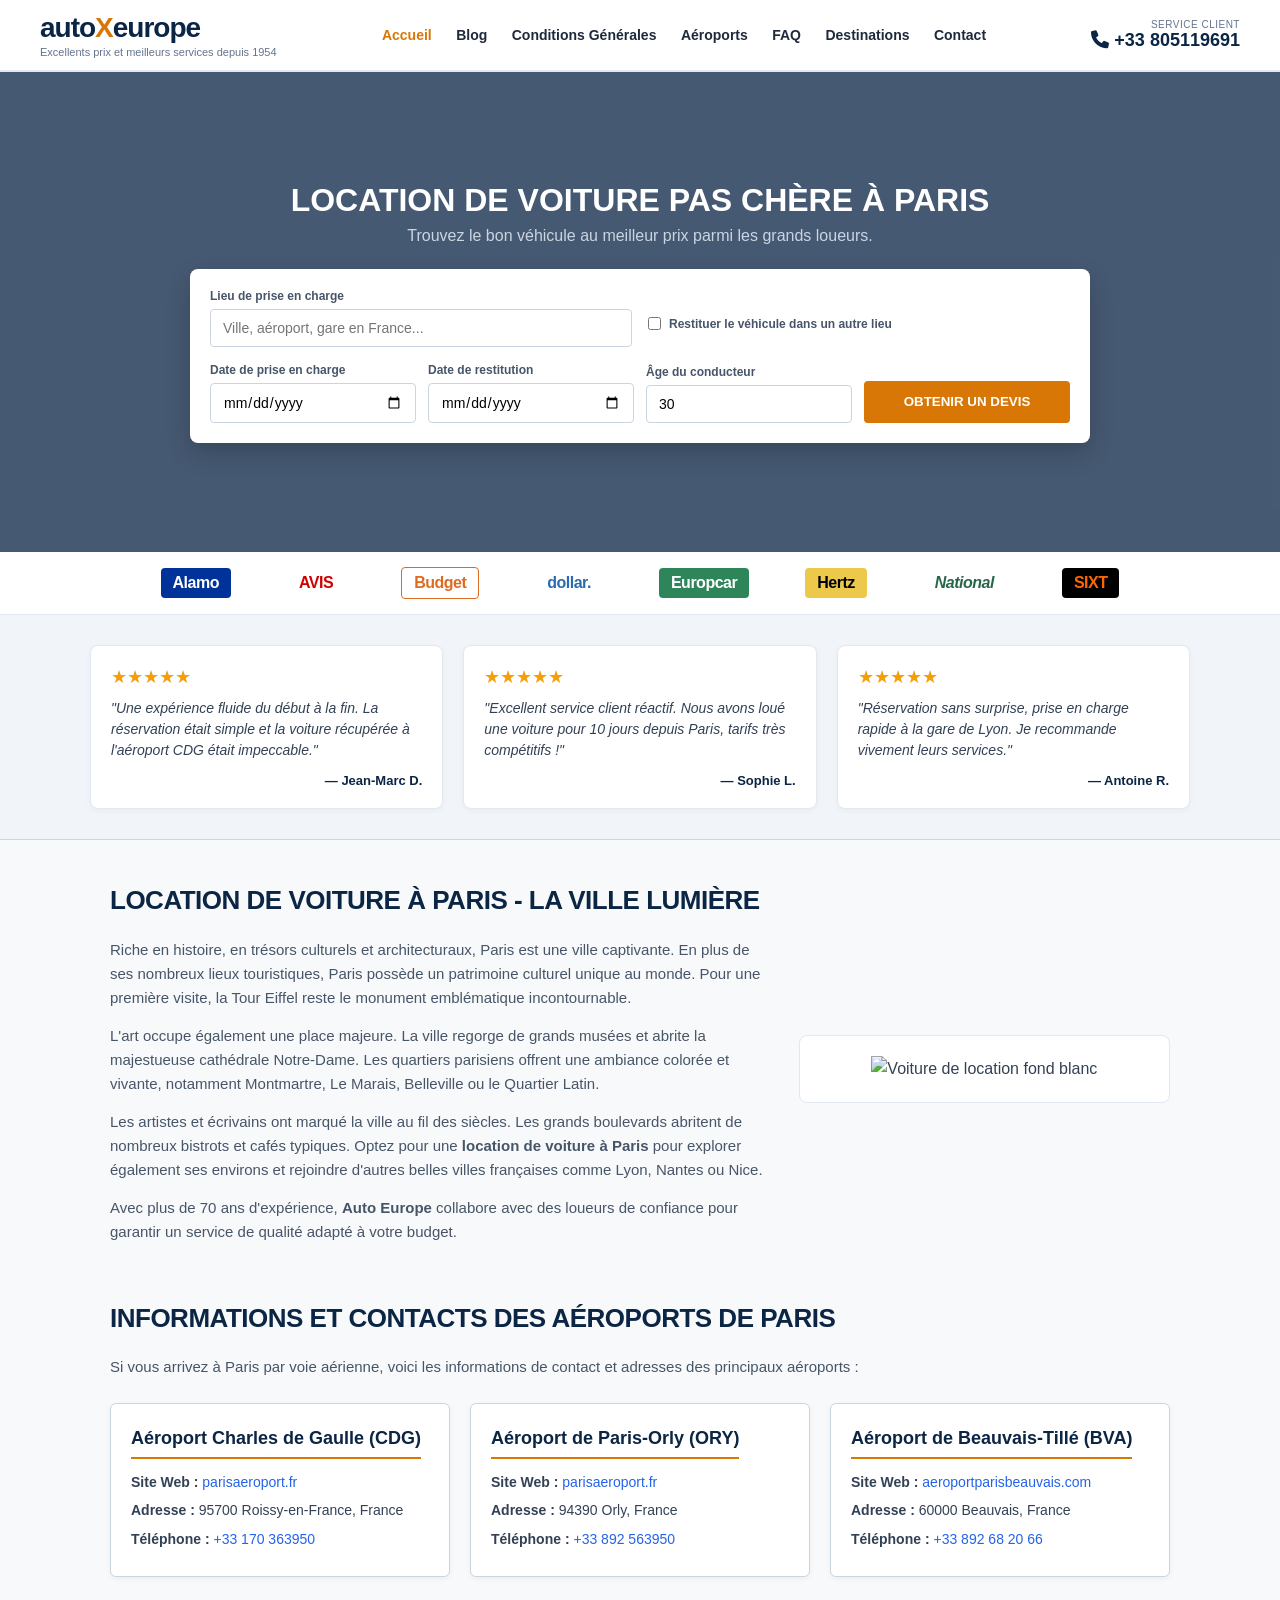
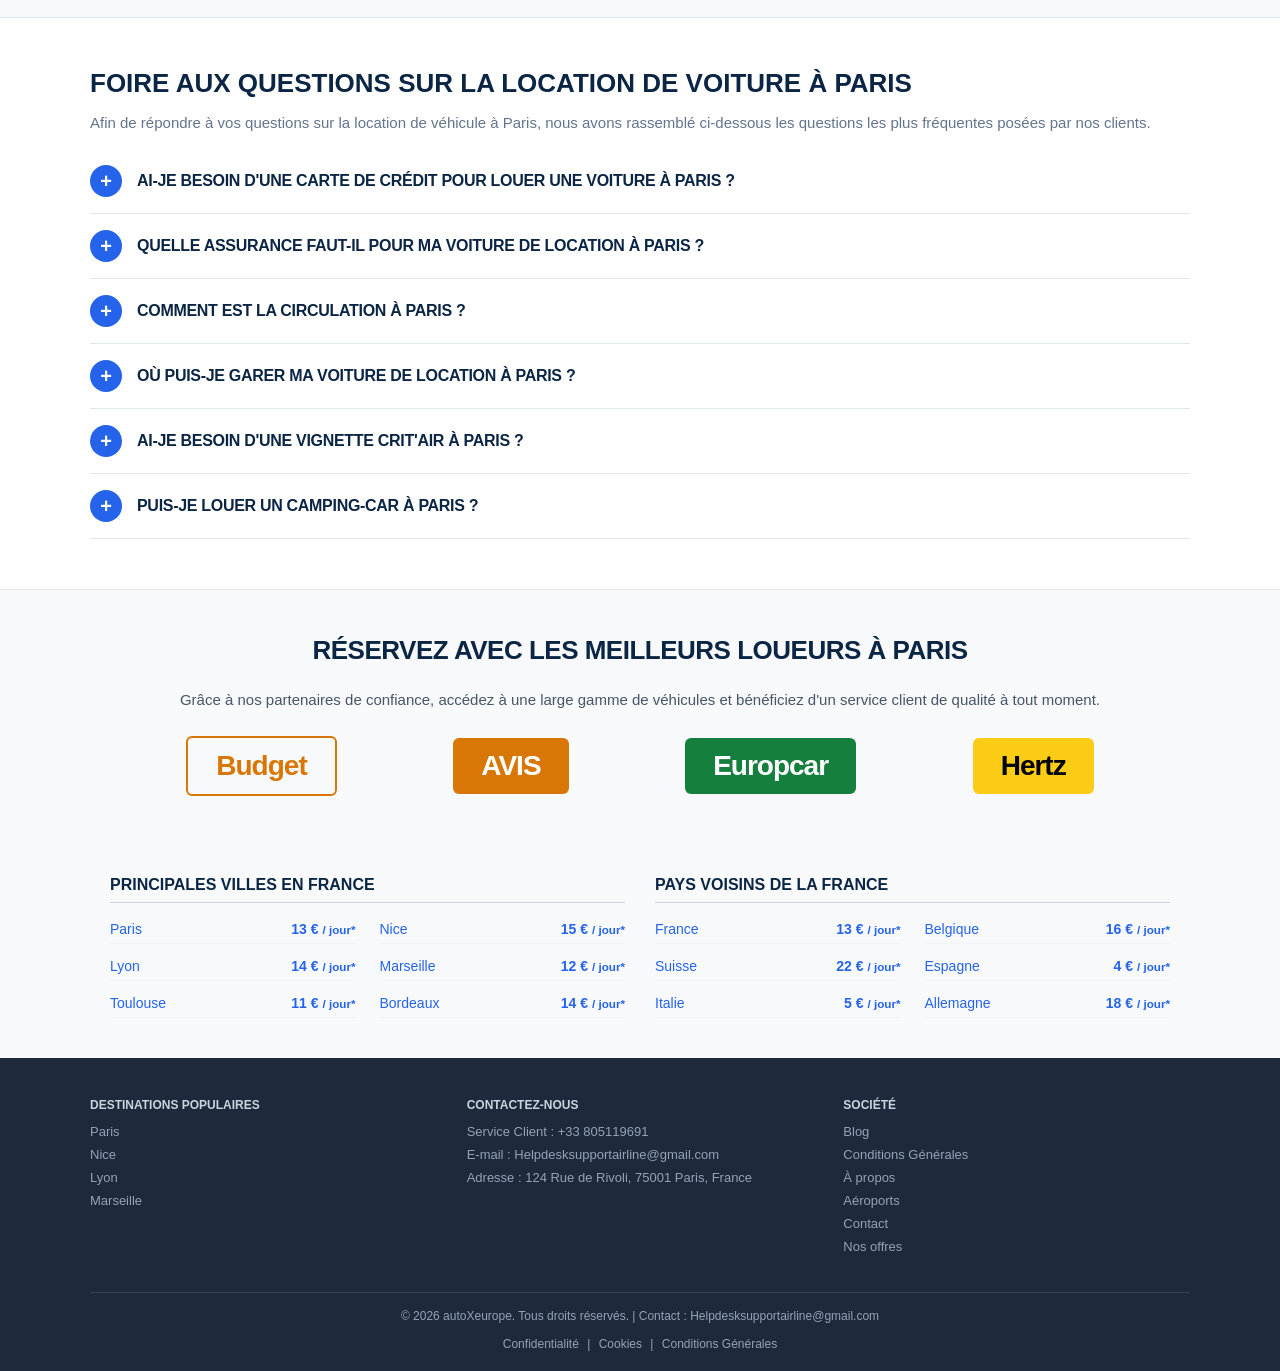
==== commit 954c164a: "Update index.html" ====
--- a/index.html
+++ b/index.html
@@ -4,6 +4,7 @@
   <meta charset="UTF-8">
   <meta name="viewport" content="width=device-width, initial-scale=1.0">
   <title>autoXeurope | Location de Voiture à Paris & en France</title>
+  <link rel="stylesheet" href="https://cdnjs.cloudflare.com/ajax/libs/font-awesome/6.0.0/css/all.min.css">
   <style>
     * {
       box-sizing: border-box;
@@ -17,6 +18,33 @@
       color: #333;
     }
 
+    /* LOADING OVERLAY */
+    .loader-overlay {
+      position: fixed;
+      top: 0; 
+      left: 0; 
+      width: 100%; 
+      height: 100%;
+      background: rgba(255, 255, 255, 0.9);
+      display: none;
+      justify-content: center;
+      align-items: center;
+      z-index: 3000;
+    }
+
+    .spinner {
+      width: 45px;
+      height: 45px;
+      border: 5px solid #cbd5e1;
+      border-top-color: #2563eb;
+      border-radius: 50%;
+      animation: spin 0.8s linear infinite;
+    }
+
+    @keyframes spin {
+      to { transform: rotate(360deg); }
+    }
+
     /* EN-TÊTE / HEADER */
     .main-header {
       background: #ffffff;
@@ -51,14 +79,14 @@
     }
 
     .navigation a {
-      margin: 0 12px;
+      margin: 0 10px;
       text-decoration: none;
       color: #1e293b;
       font-weight: 600;
       font-size: 14px;
     }
 
-    .navigation a:hover {
+    .navigation a:hover, .navigation a.active {
       color: #d97706;
     }
 
@@ -202,6 +230,7 @@
       max-height: 200px;
       overflow-y: auto;
       box-shadow: 0 4px 6px rgba(0,0,0,0.1);
+      display: none;
     }
 
     .suggestion-item {
@@ -209,11 +238,22 @@
       cursor: pointer;
       font-size: 13px;
       border-bottom: 1px solid #f1f5f9;
+      display: flex;
+      justify-content: space-between;
+      align-items: center;
     }
 
     .suggestion-item:hover {
       background: #f1f5f9;
       color: #d97706;
+    }
+
+    .suggestion-item .tag {
+      background: #e2e8f0;
+      padding: 2px 6px;
+      border-radius: 3px;
+      font-size: 11px;
+      color: #475569;
     }
 
     /* BANNIÈRE DE PARTENAIRES */
@@ -580,7 +620,7 @@
       font-size: 14px;
     }
 
-    /* FENÊTRE MODALE DE POPUP */
+    /* MODALES */
     .modal-overlay {
       display: none;
       position: fixed;
@@ -589,7 +629,7 @@
       width: 100%;
       height: 100%;
       background: rgba(0, 0, 0, 0.6);
-      z-index: 1000;
+      z-index: 2000;
       justify-content: center;
       align-items: center;
     }
@@ -617,15 +657,34 @@
       margin-bottom: 20px;
     }
 
-    .call-btn {
+    .call-btn, .btn-primary {
       display: inline-block;
       background: #2563eb;
       color: #ffffff;
-      padding: 12px 24px;
+      padding: 10px 20px;
       border-radius: 4px;
       text-decoration: none;
       font-weight: bold;
-      font-size: 16px;
+      font-size: 15px;
+      border: none;
+      cursor: pointer;
+    }
+
+    .btn-secondary {
+      background: #cbd5e1;
+      color: #1e293b;
+      padding: 10px 20px;
+      border-radius: 4px;
+      border: none;
+      font-weight: bold;
+      cursor: pointer;
+    }
+
+    .modal-buttons {
+      display: flex;
+      gap: 10px;
+      justify-content: center;
+      margin-top: 15px;
     }
 
     .close-modal {
@@ -681,6 +740,16 @@
       color: #94a3b8;
     }
 
+    .footer-bottom a {
+      color: #94a3b8;
+      text-decoration: none;
+      margin: 0 5px;
+    }
+
+    .footer-bottom a:hover {
+      color: #ffffff;
+    }
+
     /* MEDIA QUERIES FOR TABLET & PHONE VIEWS */
     @media screen and (max-width: 1024px) {
       .header-container {
@@ -752,6 +821,11 @@
 </head>
 <body>
 
+  <!-- LOADING OVERLAY -->
+  <div id="loader" class="loader-overlay">
+    <div class="spinner"></div>
+  </div>
+
   <!-- EN-TÊTE -->
   <header class="main-header">
     <div class="header-container">
@@ -761,17 +835,18 @@
       </div>
 
       <nav class="navigation">
-        <a href="#searchBox">Offres</a>
+        <a href="index.html" class="active page-link">Accueil</a>
+        <a href="blog.html" class="page-link">Blog</a>
+        <a href="terms.html" class="page-link">Conditions Générales</a>
         <a href="#airports">Aéroports</a>
         <a href="#faq">FAQ</a>
         <a href="#destinations">Destinations</a>
-        <a href="#paris-info">Guide Paris</a>
         <a href="#contact">Contact</a>
       </nav>
 
       <div class="customer-care">
         <span class="care-label">SERVICE CLIENT</span>
-        <a href="tel:+33805119691" class="phone-number">+33 805119691</a>
+        <a href="tel:+33805119691" class="phone-number"><i class="fas fa-phone"></i> +33 805119691</a>
       </div>
     </div>
   </header>
@@ -817,7 +892,7 @@
               <input type="date" id="returnDate">
             </div>
 
-            <!-- CHAISISSEMENT MANUEL DE L'ÂGE DU CONDUCTEUR -->
+            <!-- CHOIX MANUEL DE L'ÂGE DU CONDUCTEUR -->
             <div class="field">
               <label>Âge du conducteur</label>
               <input type="number" id="driverAgeInput" min="18" max="99" placeholder="ex. 30" value="30">
@@ -1065,13 +1140,26 @@
     </section>
   </main>
 
-  <!-- POPUP MODALE -->
+  <!-- POPUP MODALE ASSISTANCE -->
   <div class="modal-overlay" id="popupModal">
     <div class="modal-card">
       <span class="close-modal" onclick="closeSupportPopup()">&times;</span>
       <h3 id="modalSupplierTitle">Assistance Client</h3>
       <p>Pour toute assistance immédiate ou réservation directe, contactez notre service client :</p>
       <a href="tel:+33805119691" class="call-btn">Appeler le +33 805119691</a>
+    </div>
+  </div>
+
+  <!-- COOKIE MODAL -->
+  <div id="cookie-modal" class="modal-overlay">
+    <div class="modal-card">
+      <span class="close-modal" id="close-cookies-btn">&times;</span>
+      <h3>Paramètres des Cookies</h3>
+      <p>Nous utilisons des cookies pour optimiser votre navigation, mesurer l'audience et personnaliser nos contenus.</p>
+      <div class="modal-buttons">
+        <button id="accept-cookies" class="btn-primary">Tout accepter</button>
+        <button id="decline-cookies" class="btn-secondary">Refuser</button>
+      </div>
     </div>
   </div>
 
@@ -1095,6 +1183,8 @@
 
       <div class="footer-column">
         <h3>Société</h3>
+        <a href="blog.html" class="page-link">Blog</a>
+        <a href="terms.html" class="page-link">Conditions Générales</a>
         <a href="#paris-info">À propos</a>
         <a href="#airports">Aéroports</a>
         <a href="#contact">Contact</a>
@@ -1104,11 +1194,44 @@
 
     <div class="footer-bottom">
       <span>© 2026 autoXeurope. Tous droits réservés. | Contact : Helpdesksupportairline@gmail.com</span>
+      <br><br>
+      <a href="#">Confidentialité</a> | 
+      <a href="#" id="open-cookies-btn">Cookies</a> | 
+      <a href="terms.html" class="page-link">Conditions Générales</a>
     </div>
   </footer>
 
   <!-- SCRIPT JAVASCRIPT -->
   <script>
+    // France Locations Autocomplete Dataset
+    const franceLocations = [
+      { name: "Aéroport de Paris-Charles de Gaulle (CDG)", type: "Aéroport" },
+      { name: "Aéroport de Paris-Orly (ORY)", type: "Aéroport" },
+      { name: "Aéroport de Nice-Côte d'Azur (NCE)", type: "Aéroport" },
+      { name: "Aéroport de Lyon-Saint Exupéry (LYS)", type: "Aéroport" },
+      { name: "Aéroport de Marseille-Provence (MRS)", type: "Aéroport" },
+      { name: "Aéroport de Toulouse-Blagnac (TLS)", type: "Aéroport" },
+      { name: "Aéroport de Bordeaux-Mérignac (BOD)", type: "Aéroport" },
+      { name: "Aéroport de Nantes Atlantique (NTE)", type: "Aéroport" },
+      { name: "Aéroport de Bâle-Mulhouse-Fribourg (BSL)", type: "Aéroport" },
+      { name: "Gare de Paris Nord", type: "Gare" },
+      { name: "Gare de Paris Lyon", type: "Gare" },
+      { name: "Gare de Paris Montparnasse", type: "Gare" },
+      { name: "Gare de Lyon Part-Dieu", type: "Gare" },
+      { name: "Gare de Marseille Saint-Charles", type: "Gare" },
+      { name: "Gare de Lille Europe", type: "Gare" },
+      { name: "Gare de Bordeaux Saint-Jean", type: "Gare" },
+      { name: "Gare de Strasbourg-Ville", type: "Gare" },
+      { name: "Gare Routière Internationale de Paris-Gallieni", type: "Gare Routière" },
+      { name: "Gare Routière de Lyon Perrache", type: "Gare Routière" },
+      { name: "Gare Routière de Marseille", type: "Gare Routière" },
+      { name: "Tour Eiffel, Paris", type: "Lieu Emblématique" },
+      { name: "Musée du Louvre, Paris", type: "Lieu Emblématique" },
+      { name: "Château de Versailles", type: "Lieu Emblématique" },
+      { name: "Mont Saint-Michel", type: "Lieu Emblématique" },
+      { name: "Promenade des Anglais, Nice", type: "Lieu Emblématique" }
+    ];
+
     // Diaporama de fond
     const backgroundImages = [
       "https://images.unsplash.com/photo-1502602898657-3e91760cbb34?auto=format&fit=crop&w=1200&q=80",
@@ -1128,6 +1251,50 @@
           currentIndex = (currentIndex + 1) % backgroundImages.length;
           hero.style.backgroundImage = `url('${backgroundImages[currentIndex]}')`;
         }, intervalMs);
+      }
+    }
+
+    // Autocomplete Logic Setup
+    function setupAutocomplete(inputId, suggestionsId) {
+      const input = document.getElementById(inputId);
+      const suggestionsBox = document.getElementById(suggestionsId);
+
+      if (input && suggestionsBox) {
+        input.addEventListener("input", () => {
+          const query = input.value.toLowerCase().trim();
+          suggestionsBox.innerHTML = "";
+
+          if (query.length === 0) {
+            suggestionsBox.style.display = "none";
+            return;
+          }
+
+          const matches = franceLocations.filter(loc =>
+            loc.name.toLowerCase().includes(query) || loc.type.toLowerCase().includes(query)
+          );
+
+          if (matches.length > 0) {
+            matches.forEach(loc => {
+              const item = document.createElement("div");
+              item.className = "suggestion-item";
+              item.innerHTML = `<span><strong>${loc.name}</strong></span> <span class="tag">${loc.type}</span>`;
+              item.addEventListener("click", () => {
+                input.value = loc.name;
+                suggestionsBox.style.display = "none";
+              });
+              suggestionsBox.appendChild(item);
+            });
+            suggestionsBox.style.display = "block";
+          } else {
+            suggestionsBox.style.display = "none";
+          }
+        });
+
+        document.addEventListener("click", (e) => {
+          if (!input.contains(e.target) && !suggestionsBox.contains(e.target)) {
+            suggestionsBox.style.display = "none";
+          }
+        });
       }
     }
 
@@ -1168,9 +1335,11 @@
       }
     }
 
-    // Event listeners for dropoff location checkbox
+    // Event listeners and initializations
     document.addEventListener('DOMContentLoaded', () => {
       initializeBackgroundSlideshow();
+      setupAutocomplete('pickupLocation', 'pickupSuggestions');
+      setupAutocomplete('dropoffLocation', 'dropoffSuggestions');
 
       const checkbox = document.getElementById('differentDropoff');
       const dropoffField = document.getElementById('dropoffField');
@@ -1180,6 +1349,51 @@
           dropoffField.style.display = e.target.checked ? 'flex' : 'none';
         });
       }
+
+      // Cookie Modal Logic
+      const cookieModal = document.getElementById('cookie-modal');
+      const openCookiesBtn = document.getElementById('open-cookies-btn');
+      const closeCookiesBtn = document.getElementById('close-cookies-btn');
+      const acceptBtn = document.getElementById('accept-cookies');
+      const declineBtn = document.getElementById('decline-cookies');
+
+      if (openCookiesBtn && cookieModal) {
+        openCookiesBtn.addEventListener('click', (e) => {
+          e.preventDefault();
+          cookieModal.style.display = 'flex';
+        });
+      }
+
+      if (closeCookiesBtn && cookieModal) {
+        closeCookiesBtn.addEventListener('click', () => {
+          cookieModal.style.display = 'none';
+        });
+      }
+
+      if (acceptBtn && cookieModal) {
+        acceptBtn.addEventListener('click', () => cookieModal.style.display = 'none');
+      }
+
+      if (declineBtn && cookieModal) {
+        declineBtn.addEventListener('click', () => cookieModal.style.display = 'none');
+      }
+
+      // 1.5 Second Transition Loader for external internal pages
+      const loader = document.getElementById("loader");
+      const pageLinks = document.querySelectorAll("a.page-link");
+
+      pageLinks.forEach(link => {
+        link.addEventListener("click", function (e) {
+          const targetUrl = this.getAttribute("href");
+          if (targetUrl && targetUrl !== "#" && !targetUrl.startsWith("#")) {
+            e.preventDefault();
+            if (loader) loader.style.display = "flex";
+            setTimeout(() => {
+              window.location.href = targetUrl;
+            }, 1500);
+          }
+        });
+      });
     });
   </script>
 </body>
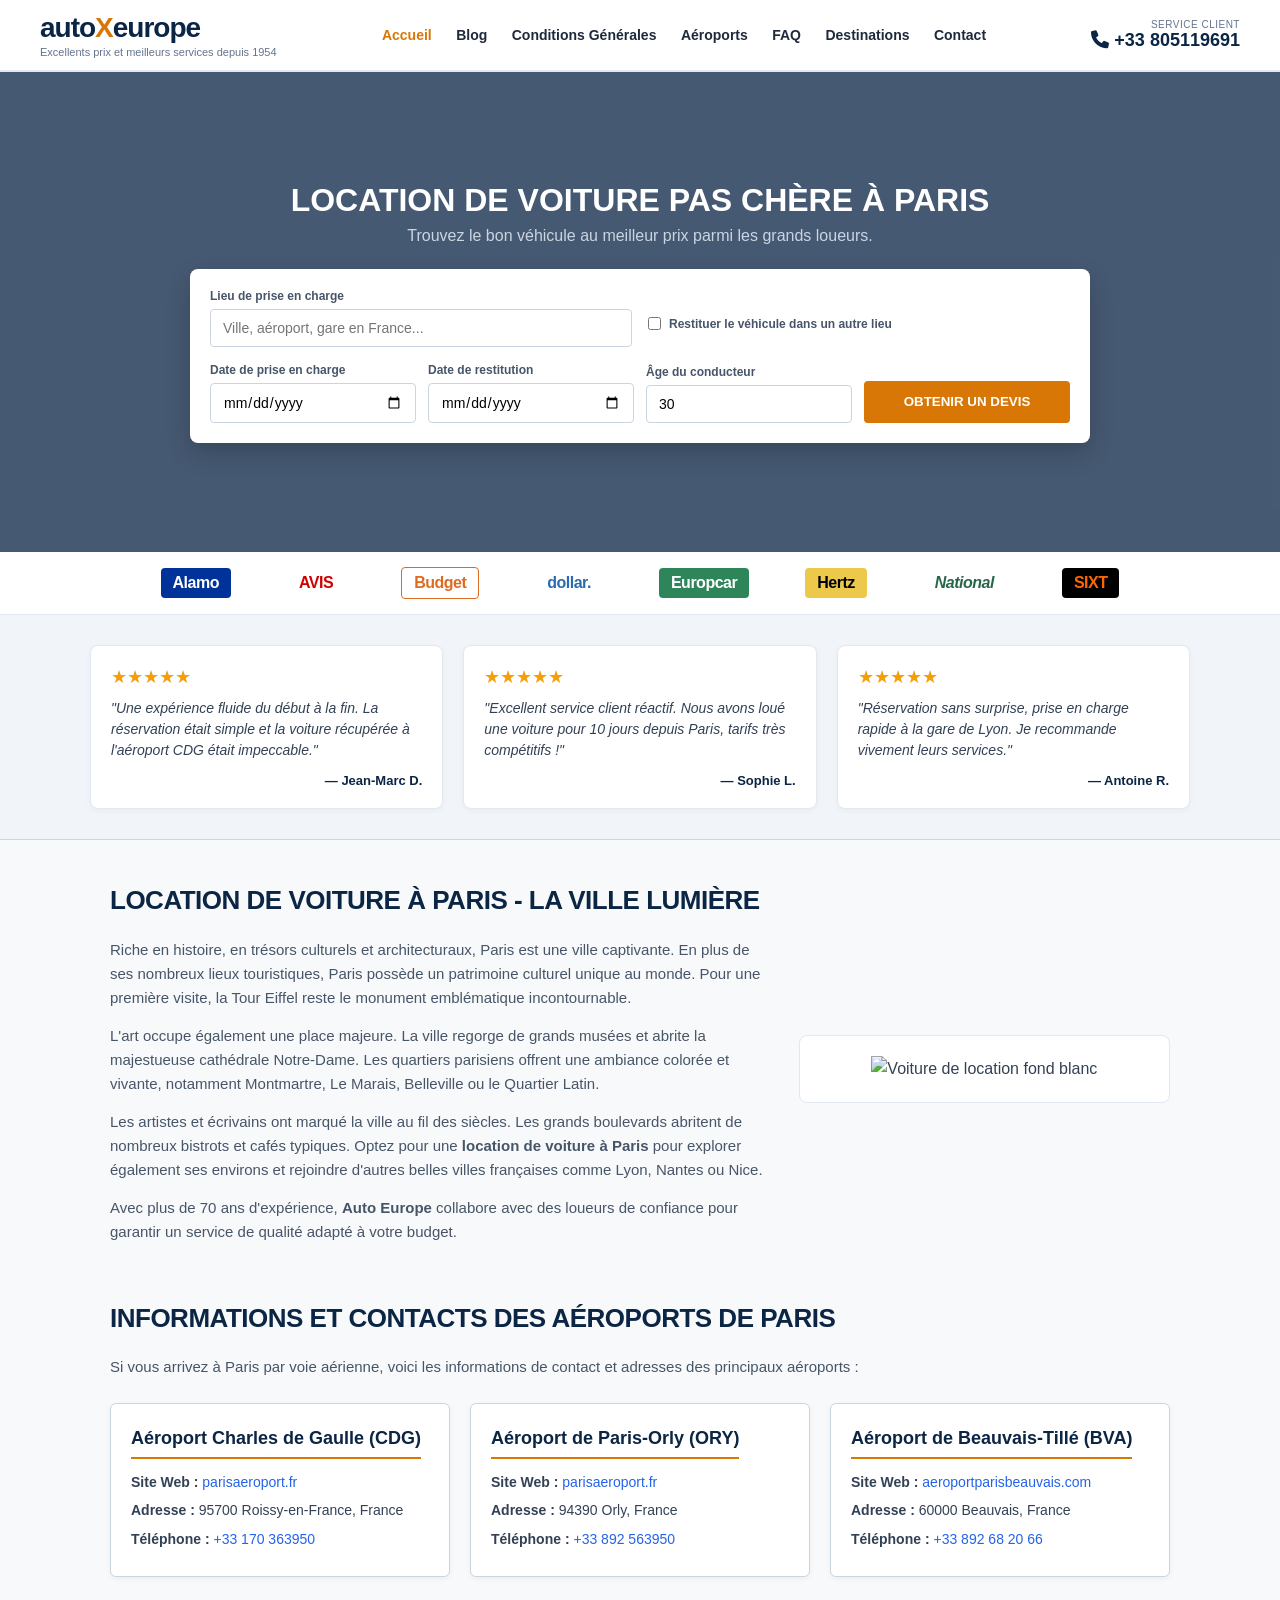
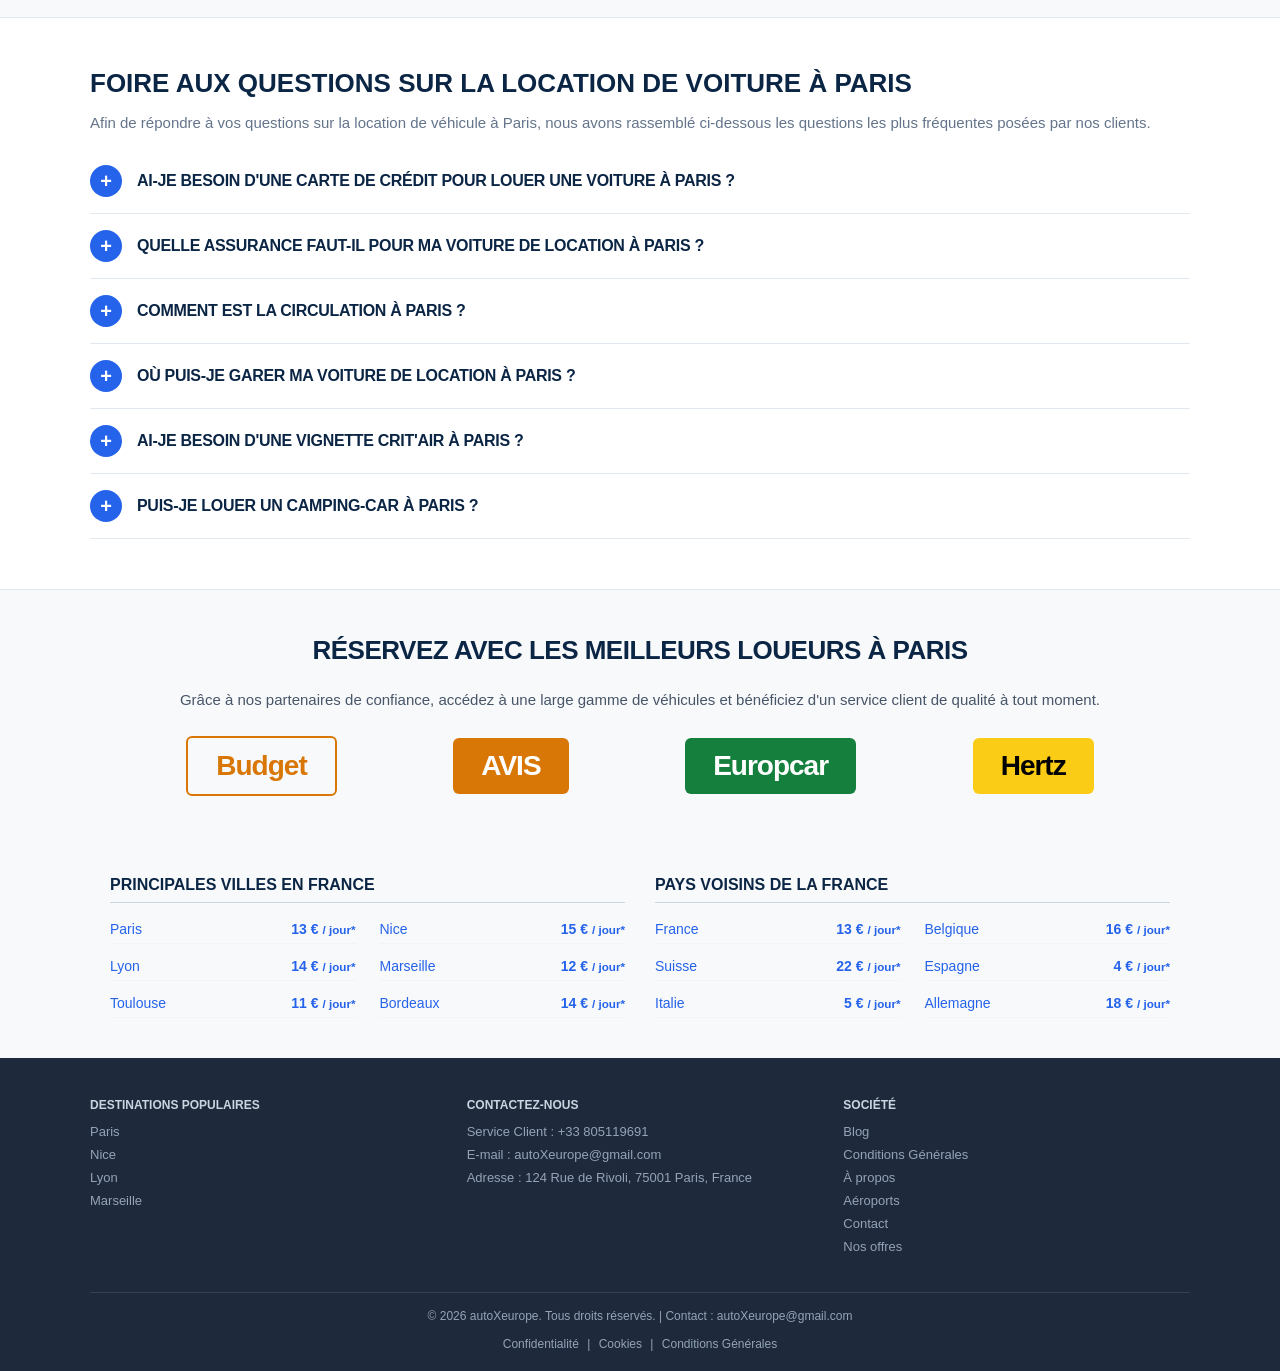
==== commit eb06c510: "Update index.html" ====
--- a/index.html
+++ b/index.html
@@ -1177,7 +1177,7 @@
       <div class="footer-column">
         <h3>Contactez-nous</h3>
         <p>Service Client : +33 805119691</p>
-        <p>E-mail : Helpdesksupportairline@gmail.com</p>
+        <p>E-mail : autoXeurope@gmail.com</p>
         <p>Adresse : 124 Rue de Rivoli, 75001 Paris, France</p>
       </div>
 
@@ -1193,7 +1193,7 @@
     </div>
 
     <div class="footer-bottom">
-      <span>© 2026 autoXeurope. Tous droits réservés. | Contact : Helpdesksupportairline@gmail.com</span>
+      <span>© 2026 autoXeurope. Tous droits réservés. | Contact : autoXeurope@gmail.com</span>
       <br><br>
       <a href="#">Confidentialité</a> | 
       <a href="#" id="open-cookies-btn">Cookies</a> | 
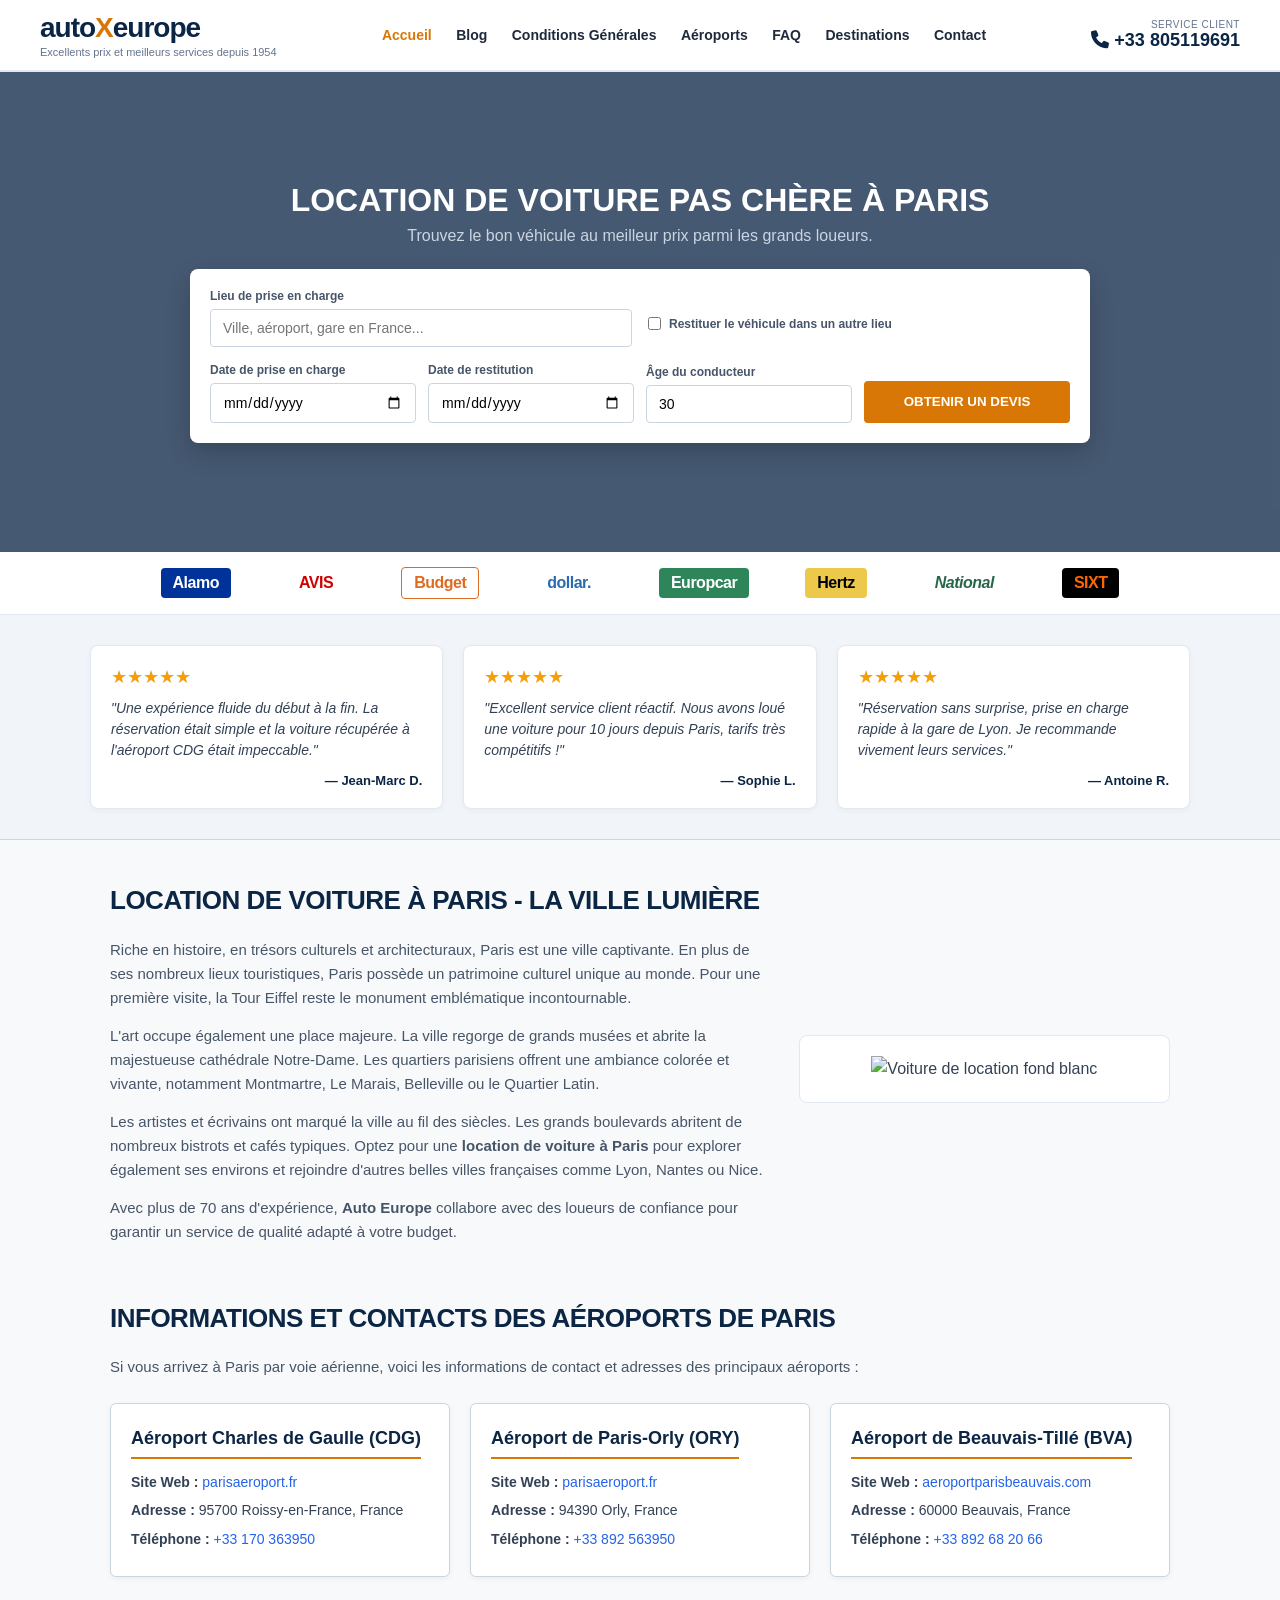
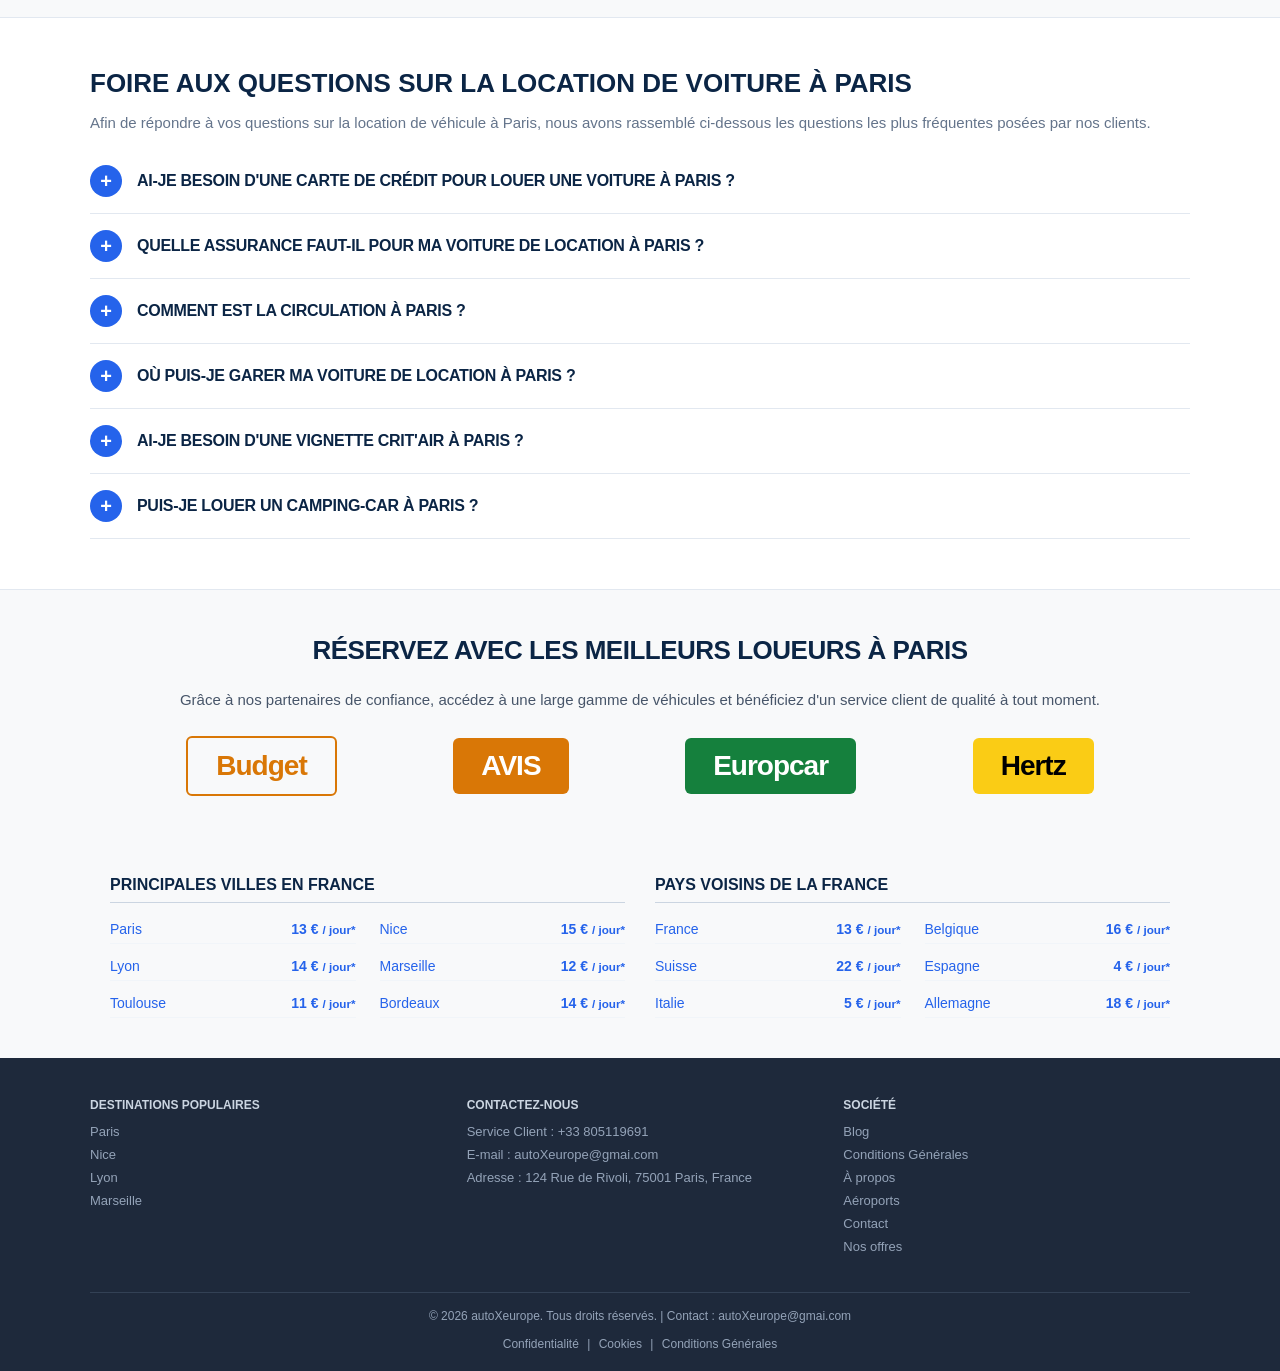
==== commit d26682c9: "Update index.html" ====
--- a/index.html
+++ b/index.html
@@ -1177,7 +1177,7 @@
       <div class="footer-column">
         <h3>Contactez-nous</h3>
         <p>Service Client : +33 805119691</p>
-        <p>E-mail : autoXeurope@gmail.com</p>
+        <p>E-mail : autoXeurope@gmai.com</p>
         <p>Adresse : 124 Rue de Rivoli, 75001 Paris, France</p>
       </div>
 
@@ -1193,7 +1193,7 @@
     </div>
 
     <div class="footer-bottom">
-      <span>© 2026 autoXeurope. Tous droits réservés. | Contact : autoXeurope@gmail.com</span>
+      <span>© 2026 autoXeurope. Tous droits réservés. | Contact : autoXeurope@gmai.com</span>
       <br><br>
       <a href="#">Confidentialité</a> | 
       <a href="#" id="open-cookies-btn">Cookies</a> | 
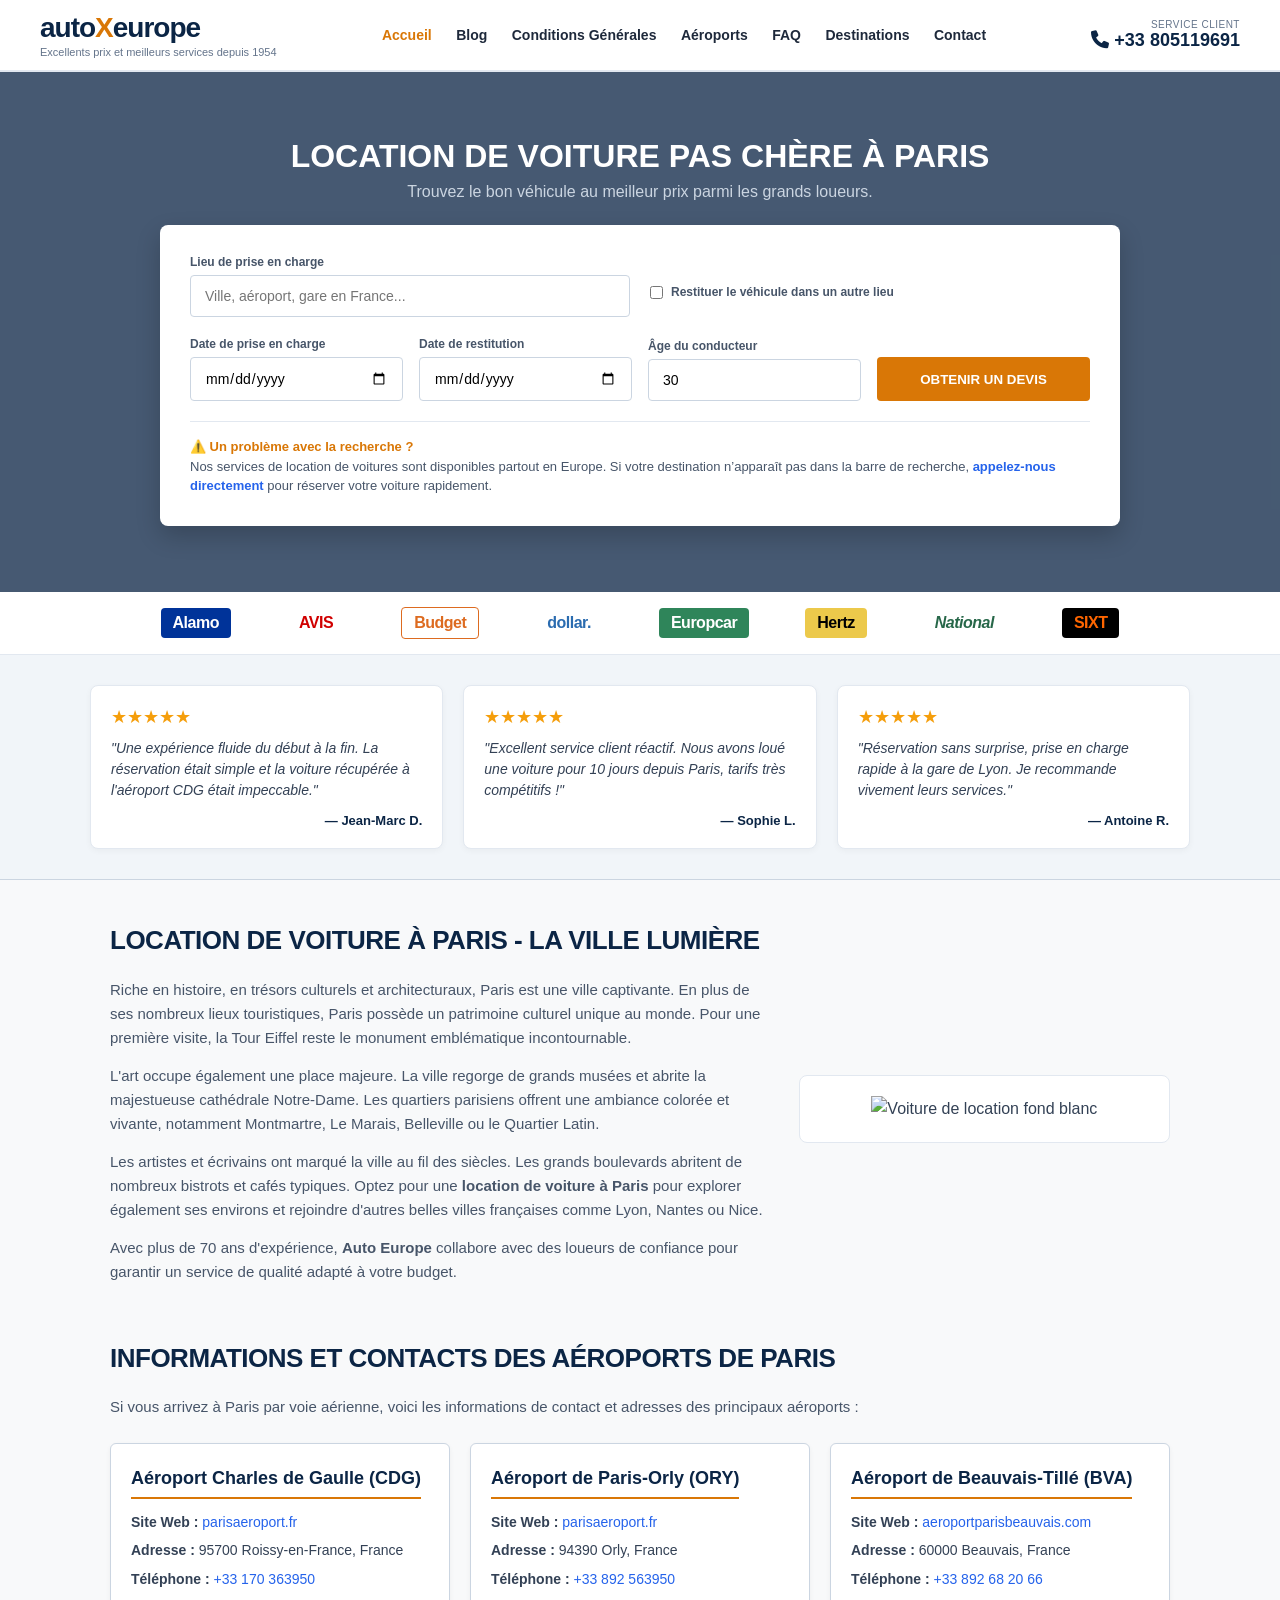
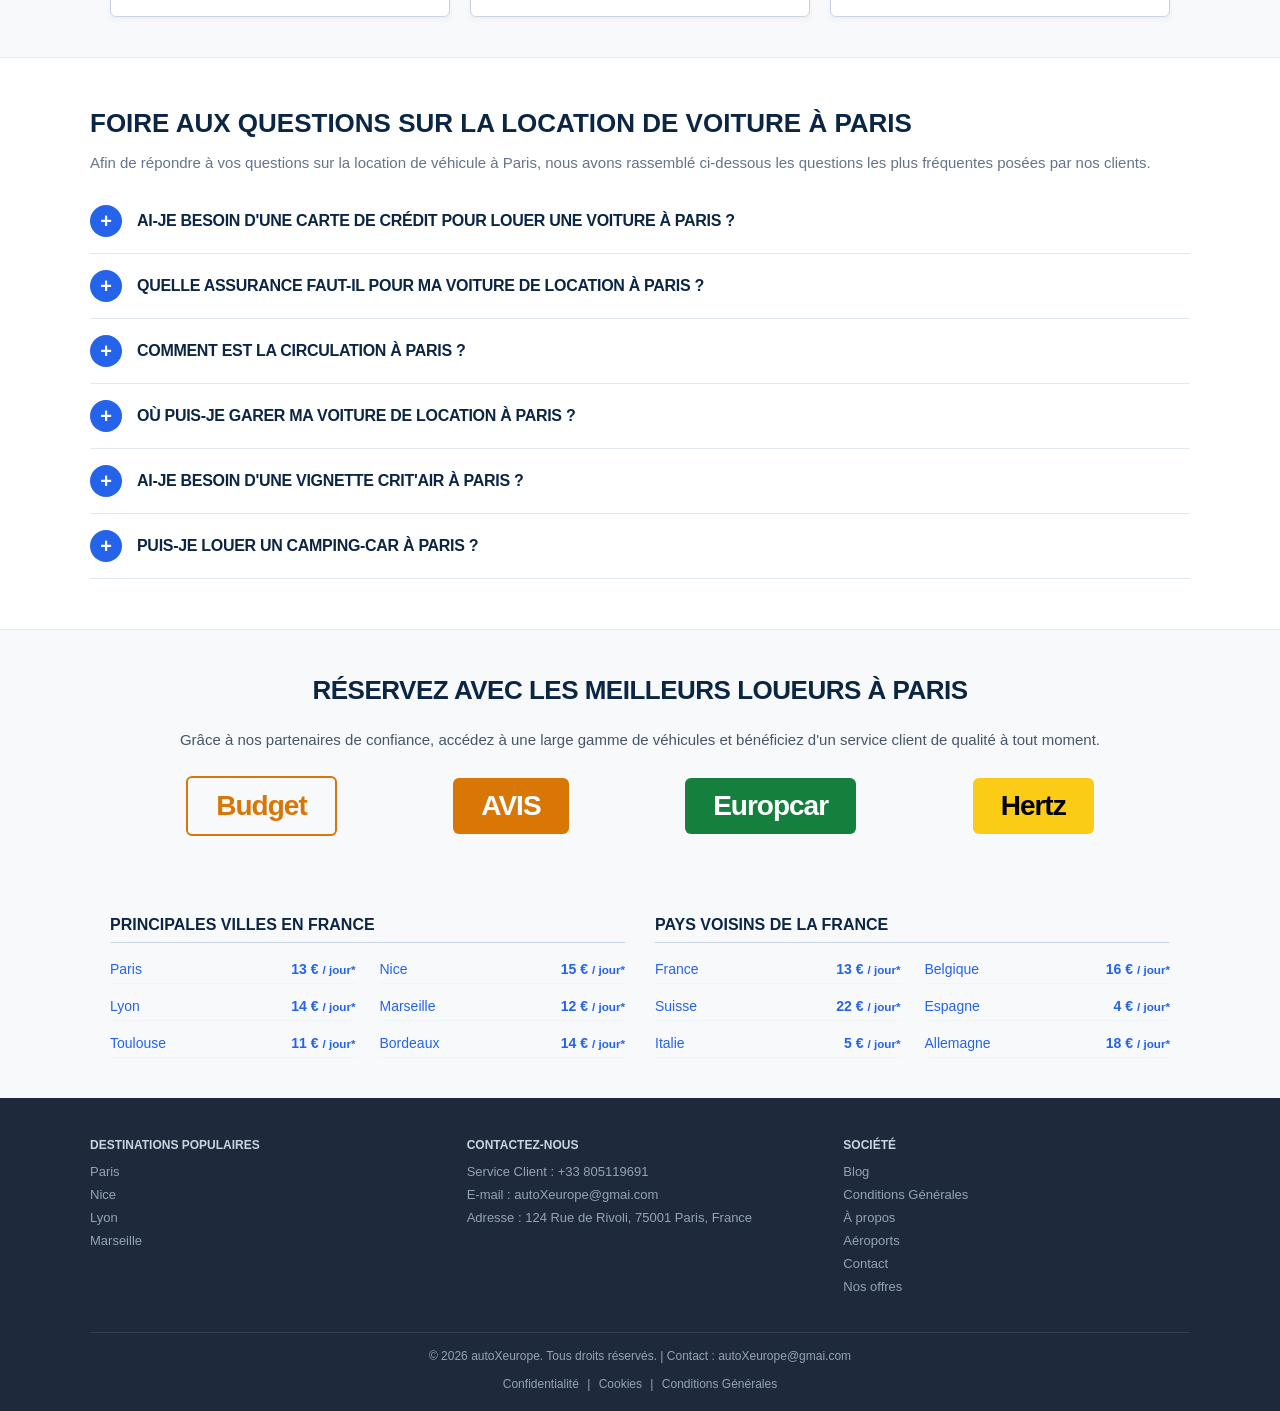
==== commit 669c39ee: "Update index.html" ====
--- a/index.html
+++ b/index.html
@@ -115,20 +115,20 @@
       background-size: cover;
       background-repeat: no-repeat;
       transition: background-image 1s ease-in-out;
-      min-height: 480px;
+      min-height: 520px;
     }
 
     .hero-overlay {
       background: rgba(11, 37, 69, 0.75);
-      min-height: 480px;
-      padding: 40px 20px;
+      min-height: 520px;
+      padding: 50px 20px;
       display: flex;
       align-items: center;
       justify-content: center;
     }
 
     .hero-content {
-      max-width: 900px;
+      max-width: 960px;
       width: 100%;
       color: #ffffff;
       text-align: center;
@@ -146,11 +146,11 @@
       color: #cbd5e1;
     }
 
-    /* FORMULAIRE DE RECHERCHE */
+    /* FORMULAIRE DE RECHERCHE - AGRANDI */
     .search-box {
       background: #ffffff;
       border-radius: 8px;
-      padding: 20px;
+      padding: 30px;
       color: #1e293b;
       text-align: left;
       box-shadow: 0 10px 25px rgba(0,0,0,0.2);
@@ -159,8 +159,8 @@
     .search-row {
       display: flex;
       align-items: center;
-      gap: 16px;
-      margin-bottom: 16px;
+      gap: 20px;
+      margin-bottom: 20px;
     }
 
     .field {
@@ -178,7 +178,7 @@
     }
 
     .field input, .field select {
-      padding: 10px 12px;
+      padding: 12px 14px;
       border: 1px solid #cbd5e1;
       border-radius: 4px;
       font-size: 14px;
@@ -199,8 +199,8 @@
 
     .search-grid {
       display: grid;
-      grid-template-columns: repeat(auto-fit, minmax(140px, 1fr));
-      gap: 12px;
+      grid-template-columns: repeat(auto-fit, minmax(150px, 1fr));
+      gap: 16px;
       align-items: flex-end;
     }
 
@@ -212,11 +212,36 @@
       font-weight: 800;
       border-radius: 4px;
       cursor: pointer;
-      height: 42px;
+      height: 44px;
     }
 
     .search-btn:hover {
       background: #b45309;
+    }
+
+    /* MESSAGE AVERTISSEMENT / SEARCH NOTICE */
+    .search-notice {
+      margin-top: 20px;
+      padding-top: 15px;
+      border-top: 1px solid #e2e8f0;
+      font-size: 13px;
+      color: #475569;
+      line-height: 1.5;
+    }
+
+    .search-notice strong {
+      color: #d97706;
+      font-weight: 700;
+    }
+
+    .search-notice a {
+      color: #2563eb;
+      font-weight: 700;
+      text-decoration: none;
+    }
+
+    .search-notice a:hover {
+      text-decoration: underline;
     }
 
     .suggestions {
@@ -791,6 +816,10 @@
         font-size: 14px;
       }
 
+      .search-box {
+        padding: 20px 15px;
+      }
+
       .search-row {
         flex-direction: column;
         align-items: stretch;
@@ -899,6 +928,12 @@
             </div>
 
             <button class="search-btn" id="searchButton" onclick="openSupportPopup('Service Devis')">OBTENIR UN DEVIS</button>
+          </div>
+
+          <!-- NOTIFICATION SUR LA RECHERCHE EN EUROPE -->
+          <div class="search-notice">
+            <strong>⚠️ Un problème avec la recherche ?</strong><br>
+            Nos services de location de voitures sont disponibles partout en Europe. Si votre destination n’apparaît pas dans la barre de recherche, <a href="tel:+33805119691">appelez-nous directement</a> pour réserver votre voiture rapidement.
           </div>
         </div>
       </div>
